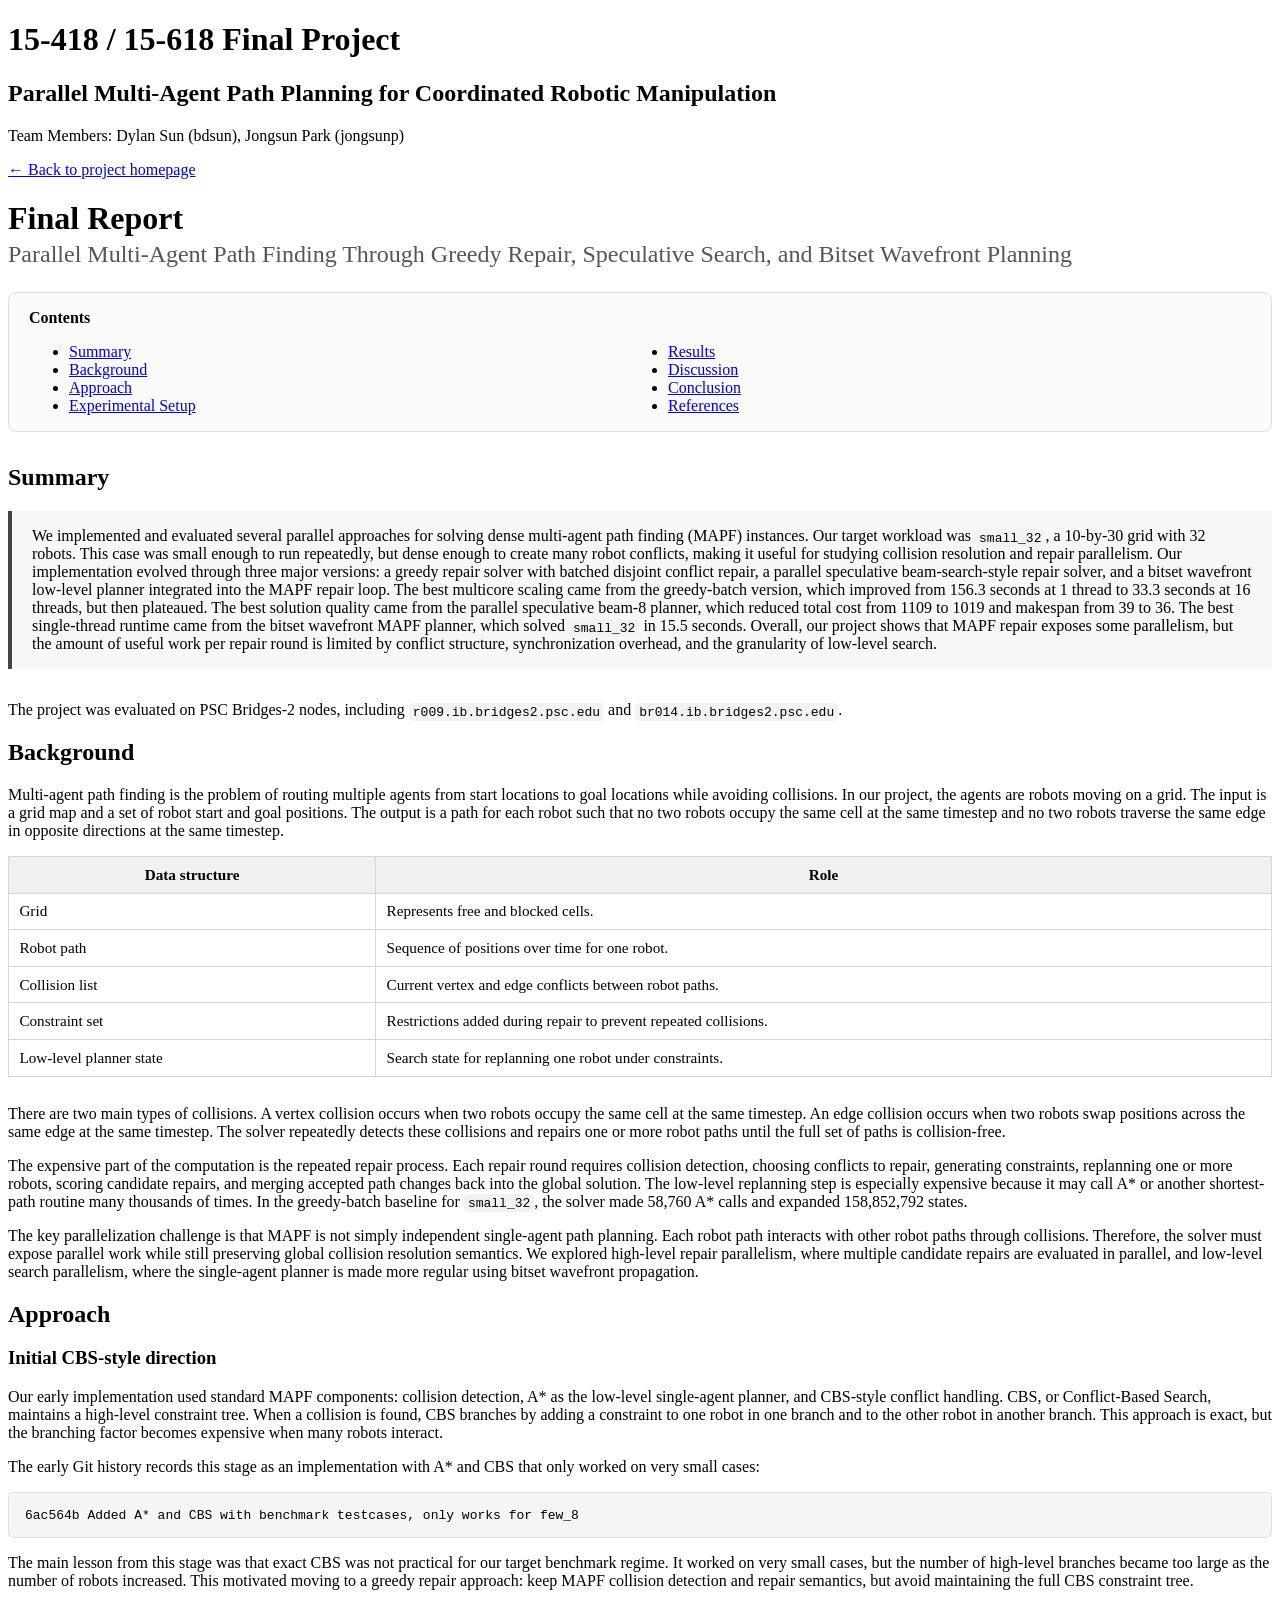
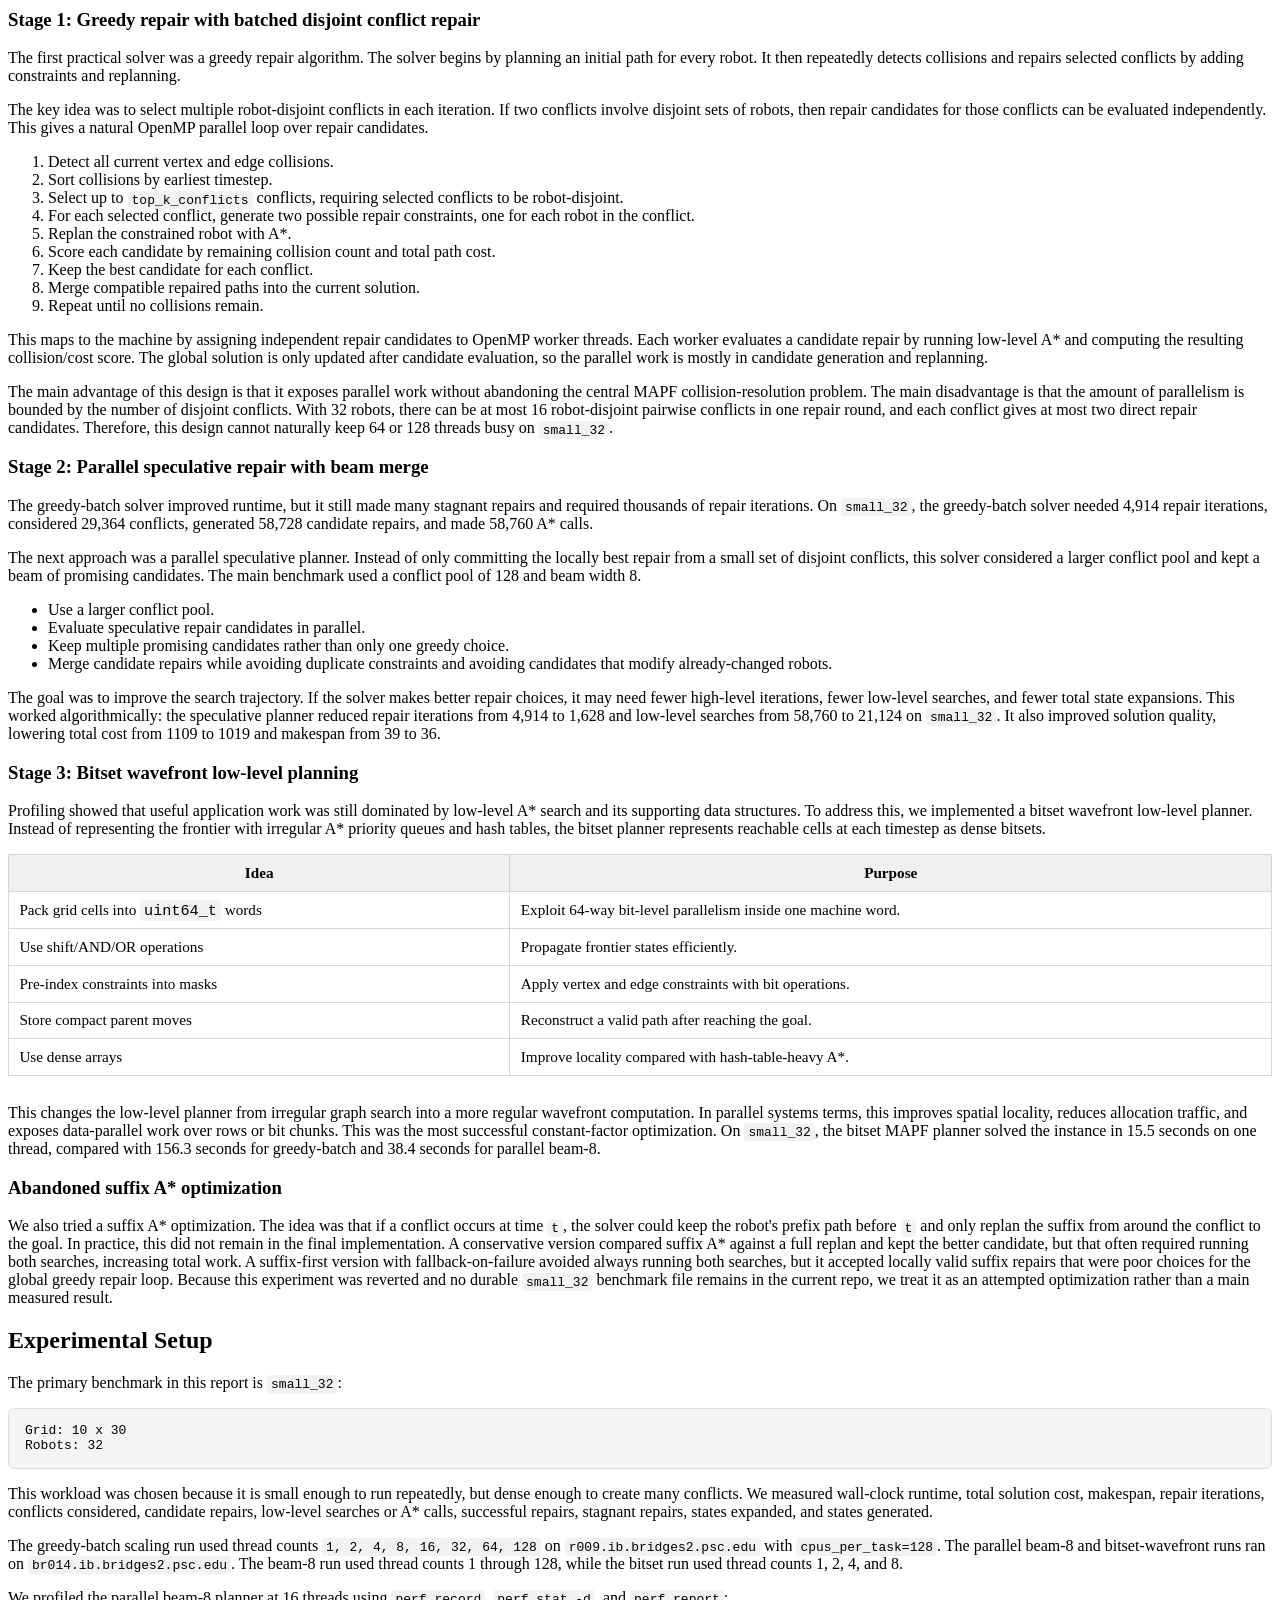
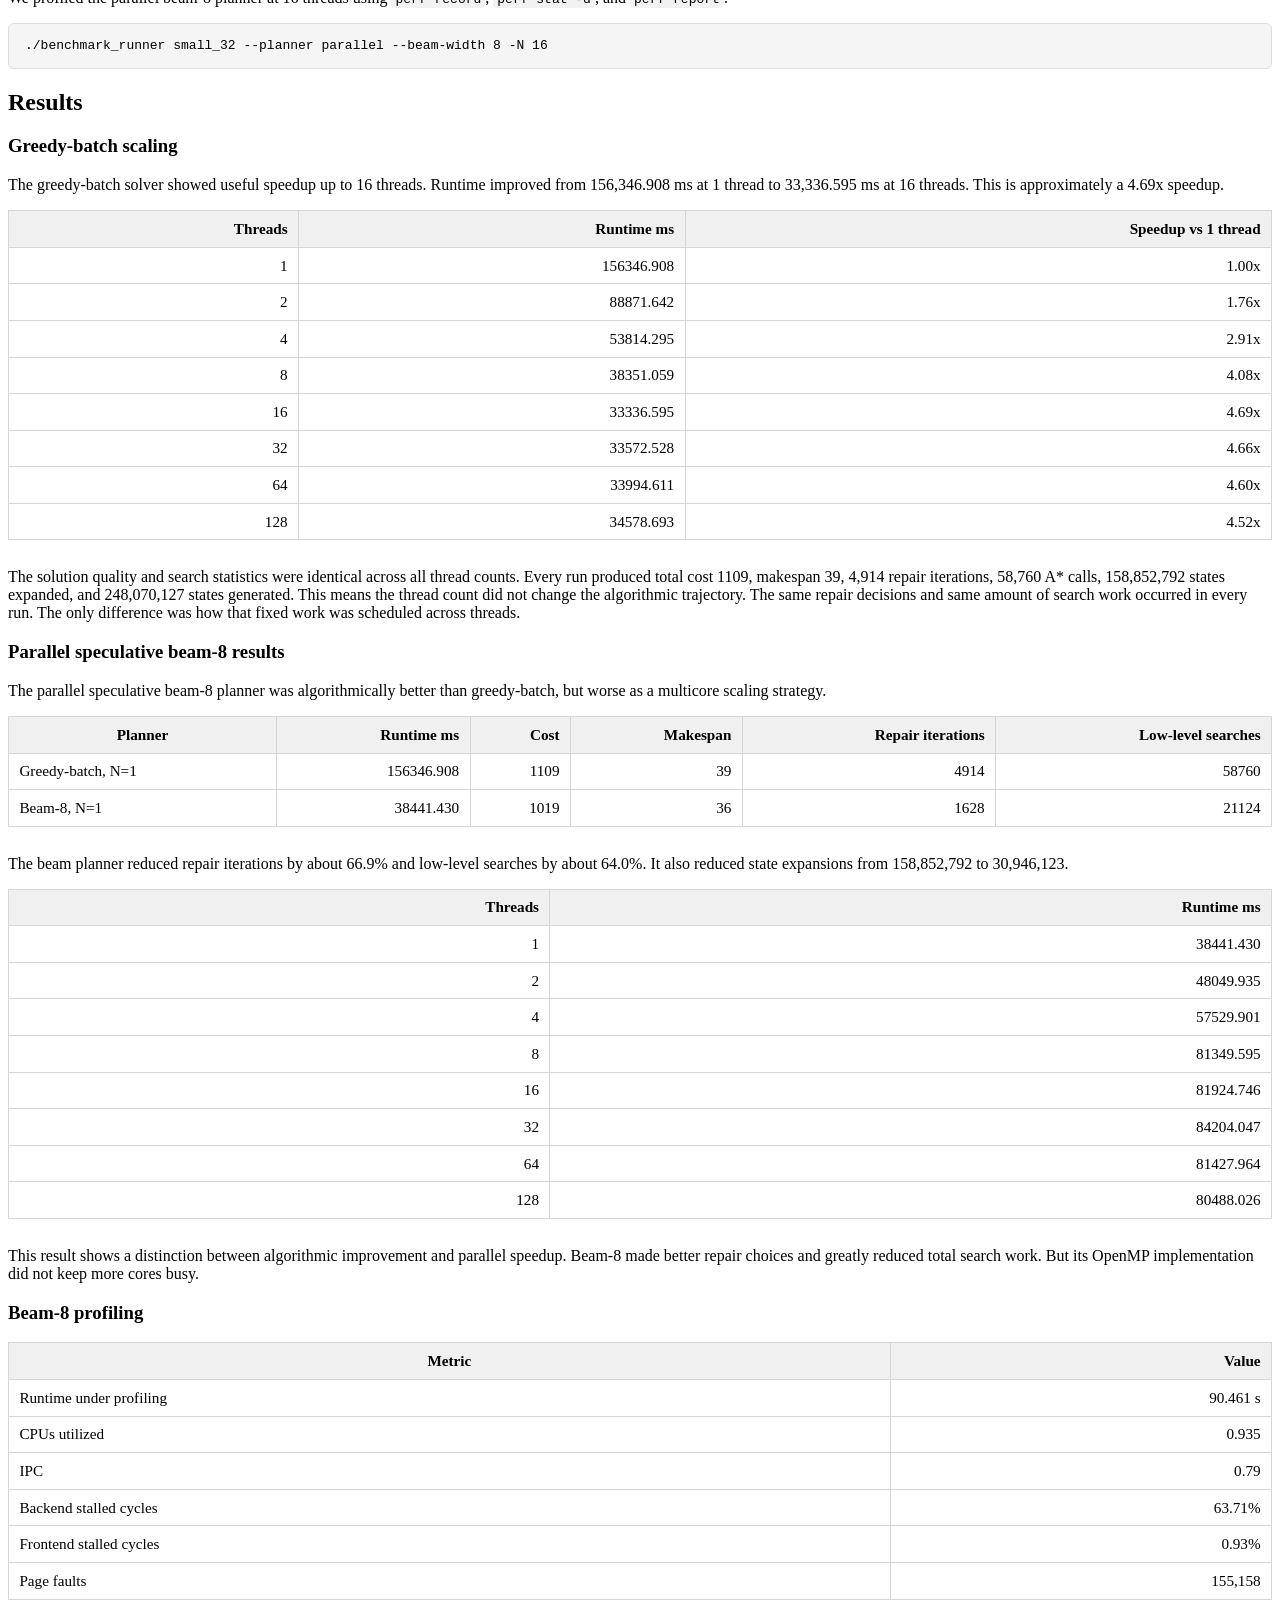
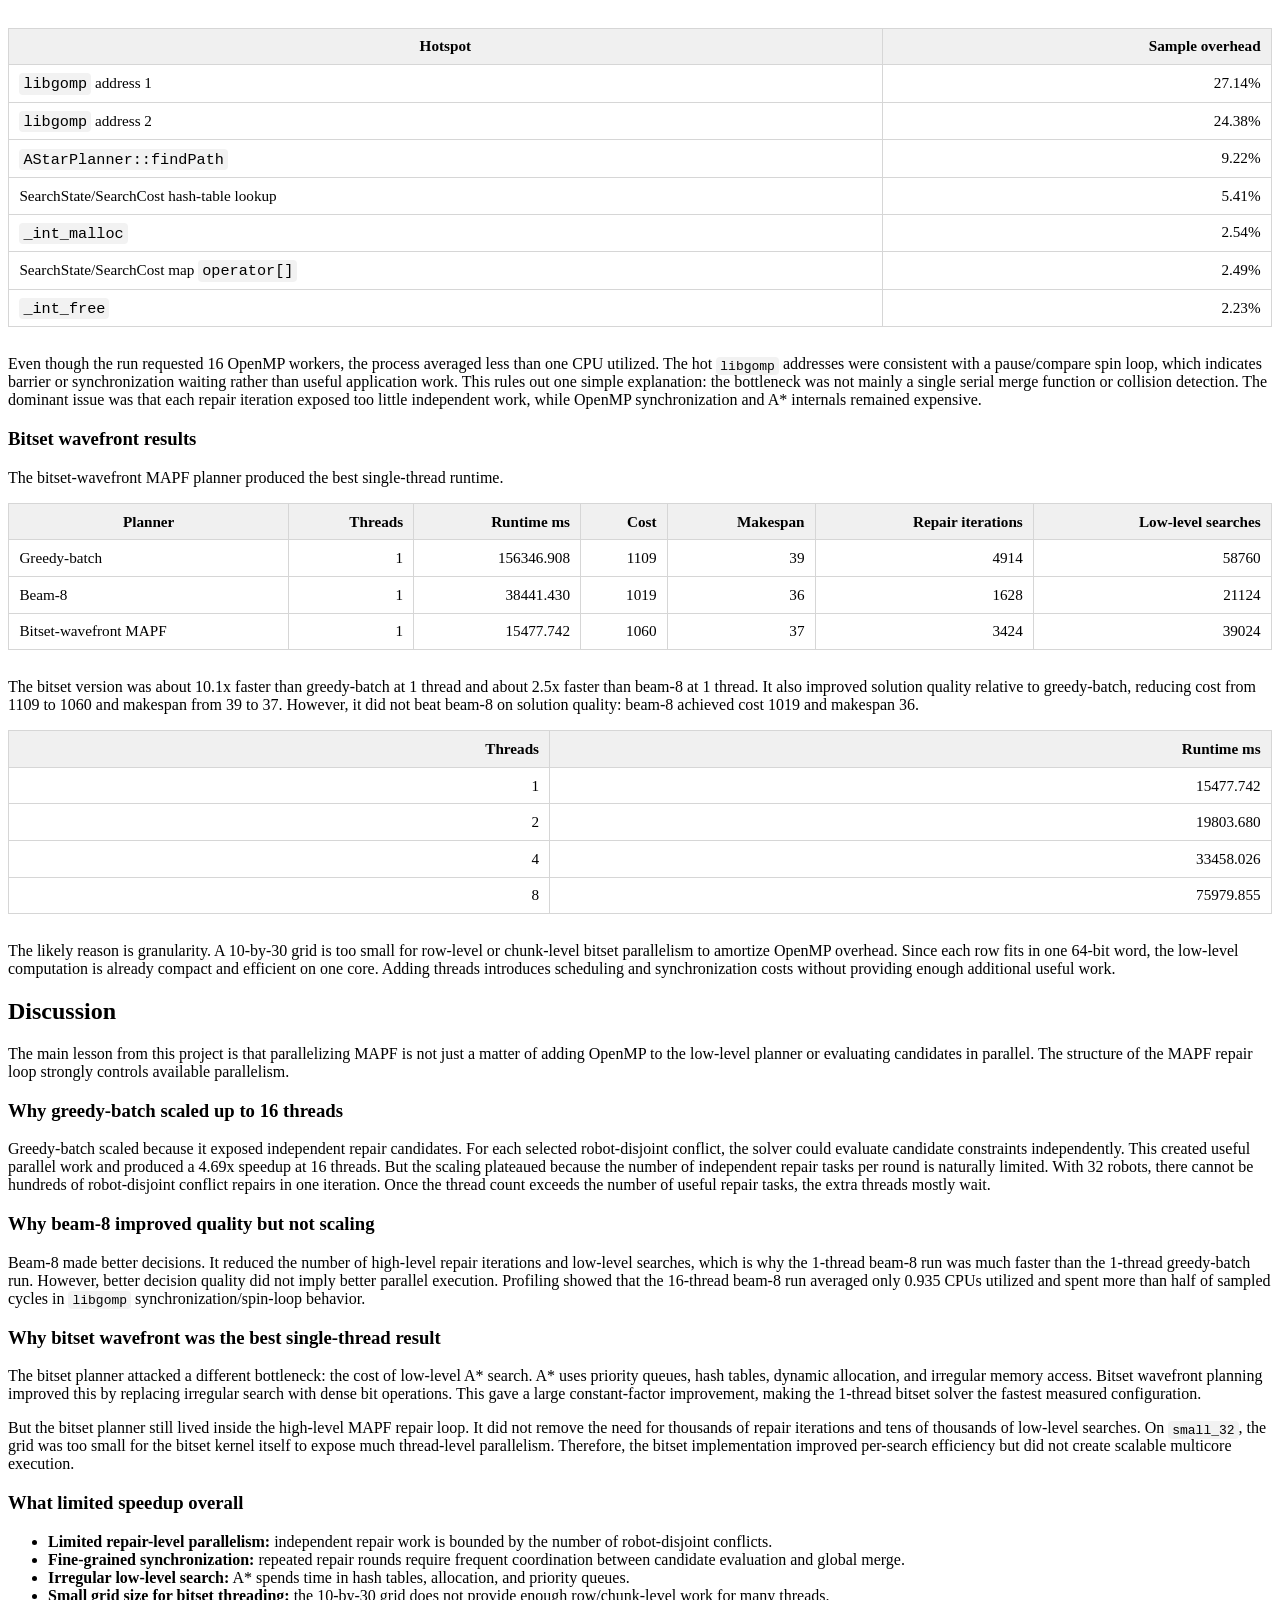
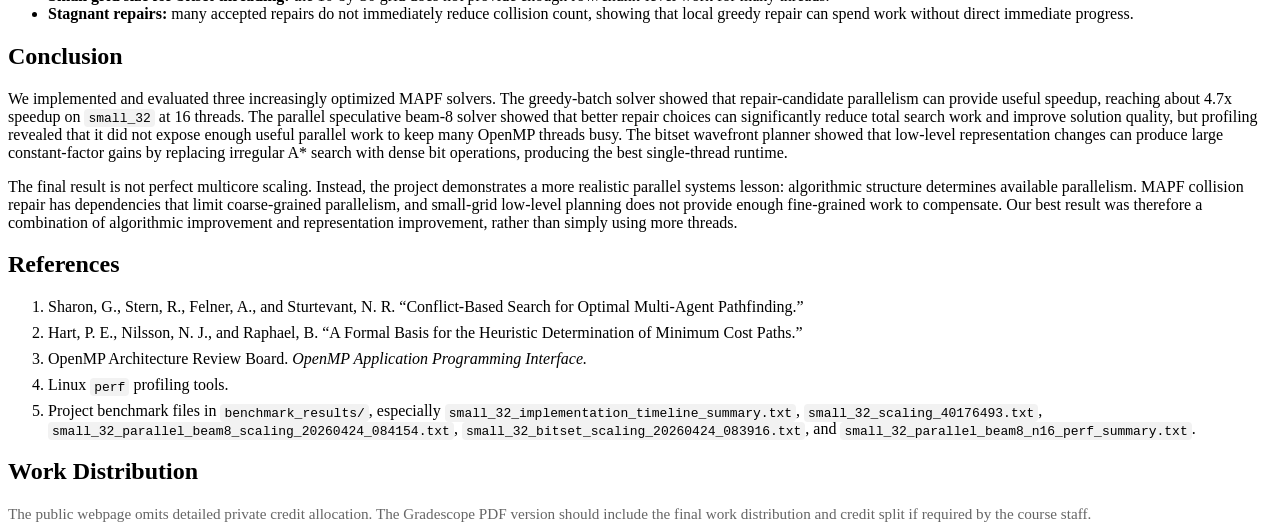
==== final_report.html @ 2b8e22e6 "Add final report page" ====
<!DOCTYPE html>
<html lang="en">
<head>
  <meta charset="UTF-8" />
  <meta name="viewport" content="width=device-width, initial-scale=1.0" />
  <title>Final Report | Parallel Multi-Agent Path Planning</title>
  <link rel="stylesheet" href="style.css" />
  <style>
    .report-title {
      margin-bottom: 0.25rem;
    }

    .report-subtitle {
      margin-top: 0;
      color: #555;
      font-weight: 500;
    }

    .report-nav {
      margin: 1.5rem 0 2rem;
      padding: 1rem 1.25rem;
      border: 1px solid #ddd;
      border-radius: 8px;
      background: #fafafa;
    }

    .report-nav ul {
      margin-bottom: 0;
      columns: 2;
    }

    .abstract-box {
      padding: 1rem 1.25rem;
      margin: 1.25rem 0 2rem;
      border-left: 4px solid #444;
      background: #f7f7f7;
    }

    table {
      width: 100%;
      border-collapse: collapse;
      margin: 1rem 0 1.75rem;
      font-size: 0.95rem;
    }

    th, td {
      border: 1px solid #d6d6d6;
      padding: 0.55rem 0.65rem;
      vertical-align: top;
    }

    th {
      background: #f0f0f0;
      font-weight: 700;
    }

    td.num, th.num {
      text-align: right;
      font-variant-numeric: tabular-nums;
    }

    pre {
      padding: 0.9rem 1rem;
      overflow-x: auto;
      background: #f5f5f5;
      border: 1px solid #ddd;
      border-radius: 6px;
    }

    code {
      background: #f2f2f2;
      padding: 0.1rem 0.25rem;
      border-radius: 4px;
    }

    pre code {
      padding: 0;
      background: transparent;
    }

    .note {
      color: #666;
      font-size: 0.95rem;
    }

    .references li {
      margin-bottom: 0.5rem;
    }

    @media print {
      header.hero, .report-nav, .back-link {
        display: none;
      }

      body {
        background: white;
      }

      main.container {
        max-width: none;
        margin: 0;
        padding: 0;
      }

      h2, h3 {
        break-after: avoid;
      }

      table, pre {
        break-inside: avoid;
      }

      a {
        color: inherit;
        text-decoration: none;
      }
    }
  </style>
</head>
<body>
  <header class="hero">
    <div class="container">
      <h1>15-418 / 15-618 Final Project</h1>
      <h2>Parallel Multi-Agent Path Planning for Coordinated Robotic Manipulation</h2>
      <p class="subtitle">
        Team Members: Dylan Sun (bdsun), Jongsun Park (jongsunp)
      </p>
    </div>
  </header>

  <main class="container">
    <p class="back-link"><a href="index.html">&larr; Back to project homepage</a></p>

    <h1 class="report-title">Final Report</h1>
    <h2 class="report-subtitle">Parallel Multi-Agent Path Finding Through Greedy Repair, Speculative Search, and Bitset Wavefront Planning</h2>

    <nav class="report-nav">
      <strong>Contents</strong>
      <ul>
        <li><a href="#summary">Summary</a></li>
        <li><a href="#background">Background</a></li>
        <li><a href="#approach">Approach</a></li>
        <li><a href="#experimental-setup">Experimental Setup</a></li>
        <li><a href="#results">Results</a></li>
        <li><a href="#discussion">Discussion</a></li>
        <li><a href="#conclusion">Conclusion</a></li>
        <li><a href="#references">References</a></li>
      </ul>
    </nav>

    <section id="summary">
      <h2>Summary</h2>
      <p class="abstract-box">
        We implemented and evaluated several parallel approaches for solving dense multi-agent path finding (MAPF) instances. Our target workload was <code>small_32</code>, a 10-by-30 grid with 32 robots. This case was small enough to run repeatedly, but dense enough to create many robot conflicts, making it useful for studying collision resolution and repair parallelism. Our implementation evolved through three major versions: a greedy repair solver with batched disjoint conflict repair, a parallel speculative beam-search-style repair solver, and a bitset wavefront low-level planner integrated into the MAPF repair loop. The best multicore scaling came from the greedy-batch version, which improved from 156.3 seconds at 1 thread to 33.3 seconds at 16 threads, but then plateaued. The best solution quality came from the parallel speculative beam-8 planner, which reduced total cost from 1109 to 1019 and makespan from 39 to 36. The best single-thread runtime came from the bitset wavefront MAPF planner, which solved <code>small_32</code> in 15.5 seconds. Overall, our project shows that MAPF repair exposes some parallelism, but the amount of useful work per repair round is limited by conflict structure, synchronization overhead, and the granularity of low-level search.
      </p>
      <p>
        The project was evaluated on PSC Bridges-2 nodes, including <code>r009.ib.bridges2.psc.edu</code> and <code>br014.ib.bridges2.psc.edu</code>.
      </p>
    </section>

    <section id="background">
      <h2>Background</h2>
      <p>
        Multi-agent path finding is the problem of routing multiple agents from start locations to goal locations while avoiding collisions. In our project, the agents are robots moving on a grid. The input is a grid map and a set of robot start and goal positions. The output is a path for each robot such that no two robots occupy the same cell at the same timestep and no two robots traverse the same edge in opposite directions at the same timestep.
      </p>

      <table>
        <thead>
          <tr>
            <th>Data structure</th>
            <th>Role</th>
          </tr>
        </thead>
        <tbody>
          <tr><td>Grid</td><td>Represents free and blocked cells.</td></tr>
          <tr><td>Robot path</td><td>Sequence of positions over time for one robot.</td></tr>
          <tr><td>Collision list</td><td>Current vertex and edge conflicts between robot paths.</td></tr>
          <tr><td>Constraint set</td><td>Restrictions added during repair to prevent repeated collisions.</td></tr>
          <tr><td>Low-level planner state</td><td>Search state for replanning one robot under constraints.</td></tr>
        </tbody>
      </table>

      <p>
        There are two main types of collisions. A vertex collision occurs when two robots occupy the same cell at the same timestep. An edge collision occurs when two robots swap positions across the same edge at the same timestep. The solver repeatedly detects these collisions and repairs one or more robot paths until the full set of paths is collision-free.
      </p>
      <p>
        The expensive part of the computation is the repeated repair process. Each repair round requires collision detection, choosing conflicts to repair, generating constraints, replanning one or more robots, scoring candidate repairs, and merging accepted path changes back into the global solution. The low-level replanning step is especially expensive because it may call A* or another shortest-path routine many thousands of times. In the greedy-batch baseline for <code>small_32</code>, the solver made 58,760 A* calls and expanded 158,852,792 states.
      </p>
      <p>
        The key parallelization challenge is that MAPF is not simply independent single-agent path planning. Each robot path interacts with other robot paths through collisions. Therefore, the solver must expose parallel work while still preserving global collision resolution semantics. We explored high-level repair parallelism, where multiple candidate repairs are evaluated in parallel, and low-level search parallelism, where the single-agent planner is made more regular using bitset wavefront propagation.
      </p>
    </section>

    <section id="approach">
      <h2>Approach</h2>

      <h3>Initial CBS-style direction</h3>
      <p>
        Our early implementation used standard MAPF components: collision detection, A* as the low-level single-agent planner, and CBS-style conflict handling. CBS, or Conflict-Based Search, maintains a high-level constraint tree. When a collision is found, CBS branches by adding a constraint to one robot in one branch and to the other robot in another branch. This approach is exact, but the branching factor becomes expensive when many robots interact.
      </p>
      <p>The early Git history records this stage as an implementation with A* and CBS that only worked on very small cases:</p>
      <pre><code>6ac564b Added A* and CBS with benchmark testcases, only works for few_8</code></pre>
      <p>
        The main lesson from this stage was that exact CBS was not practical for our target benchmark regime. It worked on very small cases, but the number of high-level branches became too large as the number of robots increased. This motivated moving to a greedy repair approach: keep MAPF collision detection and repair semantics, but avoid maintaining the full CBS constraint tree.
      </p>

      <h3>Stage 1: Greedy repair with batched disjoint conflict repair</h3>
      <p>
        The first practical solver was a greedy repair algorithm. The solver begins by planning an initial path for every robot. It then repeatedly detects collisions and repairs selected conflicts by adding constraints and replanning.
      </p>
      <p>
        The key idea was to select multiple robot-disjoint conflicts in each iteration. If two conflicts involve disjoint sets of robots, then repair candidates for those conflicts can be evaluated independently. This gives a natural OpenMP parallel loop over repair candidates.
      </p>
      <ol>
        <li>Detect all current vertex and edge collisions.</li>
        <li>Sort collisions by earliest timestep.</li>
        <li>Select up to <code>top_k_conflicts</code> conflicts, requiring selected conflicts to be robot-disjoint.</li>
        <li>For each selected conflict, generate two possible repair constraints, one for each robot in the conflict.</li>
        <li>Replan the constrained robot with A*.</li>
        <li>Score each candidate by remaining collision count and total path cost.</li>
        <li>Keep the best candidate for each conflict.</li>
        <li>Merge compatible repaired paths into the current solution.</li>
        <li>Repeat until no collisions remain.</li>
      </ol>
      <p>
        This maps to the machine by assigning independent repair candidates to OpenMP worker threads. Each worker evaluates a candidate repair by running low-level A* and computing the resulting collision/cost score. The global solution is only updated after candidate evaluation, so the parallel work is mostly in candidate generation and replanning.
      </p>
      <p>
        The main advantage of this design is that it exposes parallel work without abandoning the central MAPF collision-resolution problem. The main disadvantage is that the amount of parallelism is bounded by the number of disjoint conflicts. With 32 robots, there can be at most 16 robot-disjoint pairwise conflicts in one repair round, and each conflict gives at most two direct repair candidates. Therefore, this design cannot naturally keep 64 or 128 threads busy on <code>small_32</code>.
      </p>

      <h3>Stage 2: Parallel speculative repair with beam merge</h3>
      <p>
        The greedy-batch solver improved runtime, but it still made many stagnant repairs and required thousands of repair iterations. On <code>small_32</code>, the greedy-batch solver needed 4,914 repair iterations, considered 29,364 conflicts, generated 58,728 candidate repairs, and made 58,760 A* calls.
      </p>
      <p>
        The next approach was a parallel speculative planner. Instead of only committing the locally best repair from a small set of disjoint conflicts, this solver considered a larger conflict pool and kept a beam of promising candidates. The main benchmark used a conflict pool of 128 and beam width 8.
      </p>
      <ul>
        <li>Use a larger conflict pool.</li>
        <li>Evaluate speculative repair candidates in parallel.</li>
        <li>Keep multiple promising candidates rather than only one greedy choice.</li>
        <li>Merge candidate repairs while avoiding duplicate constraints and avoiding candidates that modify already-changed robots.</li>
      </ul>
      <p>
        The goal was to improve the search trajectory. If the solver makes better repair choices, it may need fewer high-level iterations, fewer low-level searches, and fewer total state expansions. This worked algorithmically: the speculative planner reduced repair iterations from 4,914 to 1,628 and low-level searches from 58,760 to 21,124 on <code>small_32</code>. It also improved solution quality, lowering total cost from 1109 to 1019 and makespan from 39 to 36.
      </p>

      <h3>Stage 3: Bitset wavefront low-level planning</h3>
      <p>
        Profiling showed that useful application work was still dominated by low-level A* search and its supporting data structures. To address this, we implemented a bitset wavefront low-level planner. Instead of representing the frontier with irregular A* priority queues and hash tables, the bitset planner represents reachable cells at each timestep as dense bitsets.
      </p>
      <table>
        <thead>
          <tr><th>Idea</th><th>Purpose</th></tr>
        </thead>
        <tbody>
          <tr><td>Pack grid cells into <code>uint64_t</code> words</td><td>Exploit 64-way bit-level parallelism inside one machine word.</td></tr>
          <tr><td>Use shift/AND/OR operations</td><td>Propagate frontier states efficiently.</td></tr>
          <tr><td>Pre-index constraints into masks</td><td>Apply vertex and edge constraints with bit operations.</td></tr>
          <tr><td>Store compact parent moves</td><td>Reconstruct a valid path after reaching the goal.</td></tr>
          <tr><td>Use dense arrays</td><td>Improve locality compared with hash-table-heavy A*.</td></tr>
        </tbody>
      </table>
      <p>
        This changes the low-level planner from irregular graph search into a more regular wavefront computation. In parallel systems terms, this improves spatial locality, reduces allocation traffic, and exposes data-parallel work over rows or bit chunks. This was the most successful constant-factor optimization. On <code>small_32</code>, the bitset MAPF planner solved the instance in 15.5 seconds on one thread, compared with 156.3 seconds for greedy-batch and 38.4 seconds for parallel beam-8.
      </p>

      <h3>Abandoned suffix A* optimization</h3>
      <p>
        We also tried a suffix A* optimization. The idea was that if a conflict occurs at time <code>t</code>, the solver could keep the robot's prefix path before <code>t</code> and only replan the suffix from around the conflict to the goal. In practice, this did not remain in the final implementation. A conservative version compared suffix A* against a full replan and kept the better candidate, but that often required running both searches, increasing total work. A suffix-first version with fallback-on-failure avoided always running both searches, but it accepted locally valid suffix repairs that were poor choices for the global greedy repair loop. Because this experiment was reverted and no durable <code>small_32</code> benchmark file remains in the current repo, we treat it as an attempted optimization rather than a main measured result.
      </p>
    </section>

    <section id="experimental-setup">
      <h2>Experimental Setup</h2>
      <p>The primary benchmark in this report is <code>small_32</code>:</p>
      <pre><code>Grid: 10 x 30
Robots: 32</code></pre>
      <p>
        This workload was chosen because it is small enough to run repeatedly, but dense enough to create many conflicts. We measured wall-clock runtime, total solution cost, makespan, repair iterations, conflicts considered, candidate repairs, low-level searches or A* calls, successful repairs, stagnant repairs, states expanded, and states generated.
      </p>
      <p>
        The greedy-batch scaling run used thread counts <code>1, 2, 4, 8, 16, 32, 64, 128</code> on <code>r009.ib.bridges2.psc.edu</code> with <code>cpus_per_task=128</code>. The parallel beam-8 and bitset-wavefront runs ran on <code>br014.ib.bridges2.psc.edu</code>. The beam-8 run used thread counts 1 through 128, while the bitset run used thread counts 1, 2, 4, and 8.
      </p>
      <p>We profiled the parallel beam-8 planner at 16 threads using <code>perf record</code>, <code>perf stat -d</code>, and <code>perf report</code>:</p>
      <pre><code>./benchmark_runner small_32 --planner parallel --beam-width 8 -N 16</code></pre>
    </section>

    <section id="results">
      <h2>Results</h2>

      <h3>Greedy-batch scaling</h3>
      <p>
        The greedy-batch solver showed useful speedup up to 16 threads. Runtime improved from 156,346.908 ms at 1 thread to 33,336.595 ms at 16 threads. This is approximately a 4.69x speedup.
      </p>
      <table>
        <thead>
          <tr><th class="num">Threads</th><th class="num">Runtime ms</th><th class="num">Speedup vs 1 thread</th></tr>
        </thead>
        <tbody>
          <tr><td class="num">1</td><td class="num">156346.908</td><td class="num">1.00x</td></tr>
          <tr><td class="num">2</td><td class="num">88871.642</td><td class="num">1.76x</td></tr>
          <tr><td class="num">4</td><td class="num">53814.295</td><td class="num">2.91x</td></tr>
          <tr><td class="num">8</td><td class="num">38351.059</td><td class="num">4.08x</td></tr>
          <tr><td class="num">16</td><td class="num">33336.595</td><td class="num">4.69x</td></tr>
          <tr><td class="num">32</td><td class="num">33572.528</td><td class="num">4.66x</td></tr>
          <tr><td class="num">64</td><td class="num">33994.611</td><td class="num">4.60x</td></tr>
          <tr><td class="num">128</td><td class="num">34578.693</td><td class="num">4.52x</td></tr>
        </tbody>
      </table>
      <p>
        The solution quality and search statistics were identical across all thread counts. Every run produced total cost 1109, makespan 39, 4,914 repair iterations, 58,760 A* calls, 158,852,792 states expanded, and 248,070,127 states generated. This means the thread count did not change the algorithmic trajectory. The same repair decisions and same amount of search work occurred in every run. The only difference was how that fixed work was scheduled across threads.
      </p>

      <h3>Parallel speculative beam-8 results</h3>
      <p>
        The parallel speculative beam-8 planner was algorithmically better than greedy-batch, but worse as a multicore scaling strategy.
      </p>
      <table>
        <thead>
          <tr><th>Planner</th><th class="num">Runtime ms</th><th class="num">Cost</th><th class="num">Makespan</th><th class="num">Repair iterations</th><th class="num">Low-level searches</th></tr>
        </thead>
        <tbody>
          <tr><td>Greedy-batch, N=1</td><td class="num">156346.908</td><td class="num">1109</td><td class="num">39</td><td class="num">4914</td><td class="num">58760</td></tr>
          <tr><td>Beam-8, N=1</td><td class="num">38441.430</td><td class="num">1019</td><td class="num">36</td><td class="num">1628</td><td class="num">21124</td></tr>
        </tbody>
      </table>
      <p>
        The beam planner reduced repair iterations by about 66.9% and low-level searches by about 64.0%. It also reduced state expansions from 158,852,792 to 30,946,123.
      </p>
      <table>
        <thead>
          <tr><th class="num">Threads</th><th class="num">Runtime ms</th></tr>
        </thead>
        <tbody>
          <tr><td class="num">1</td><td class="num">38441.430</td></tr>
          <tr><td class="num">2</td><td class="num">48049.935</td></tr>
          <tr><td class="num">4</td><td class="num">57529.901</td></tr>
          <tr><td class="num">8</td><td class="num">81349.595</td></tr>
          <tr><td class="num">16</td><td class="num">81924.746</td></tr>
          <tr><td class="num">32</td><td class="num">84204.047</td></tr>
          <tr><td class="num">64</td><td class="num">81427.964</td></tr>
          <tr><td class="num">128</td><td class="num">80488.026</td></tr>
        </tbody>
      </table>
      <p>
        This result shows a distinction between algorithmic improvement and parallel speedup. Beam-8 made better repair choices and greatly reduced total search work. But its OpenMP implementation did not keep more cores busy.
      </p>

      <h3>Beam-8 profiling</h3>
      <table>
        <thead>
          <tr><th>Metric</th><th class="num">Value</th></tr>
        </thead>
        <tbody>
          <tr><td>Runtime under profiling</td><td class="num">90.461 s</td></tr>
          <tr><td>CPUs utilized</td><td class="num">0.935</td></tr>
          <tr><td>IPC</td><td class="num">0.79</td></tr>
          <tr><td>Backend stalled cycles</td><td class="num">63.71%</td></tr>
          <tr><td>Frontend stalled cycles</td><td class="num">0.93%</td></tr>
          <tr><td>Page faults</td><td class="num">155,158</td></tr>
        </tbody>
      </table>
      <table>
        <thead>
          <tr><th>Hotspot</th><th class="num">Sample overhead</th></tr>
        </thead>
        <tbody>
          <tr><td><code>libgomp</code> address 1</td><td class="num">27.14%</td></tr>
          <tr><td><code>libgomp</code> address 2</td><td class="num">24.38%</td></tr>
          <tr><td><code>AStarPlanner::findPath</code></td><td class="num">9.22%</td></tr>
          <tr><td>SearchState/SearchCost hash-table lookup</td><td class="num">5.41%</td></tr>
          <tr><td><code>_int_malloc</code></td><td class="num">2.54%</td></tr>
          <tr><td>SearchState/SearchCost map <code>operator[]</code></td><td class="num">2.49%</td></tr>
          <tr><td><code>_int_free</code></td><td class="num">2.23%</td></tr>
        </tbody>
      </table>
      <p>
        Even though the run requested 16 OpenMP workers, the process averaged less than one CPU utilized. The hot <code>libgomp</code> addresses were consistent with a pause/compare spin loop, which indicates barrier or synchronization waiting rather than useful application work. This rules out one simple explanation: the bottleneck was not mainly a single serial merge function or collision detection. The dominant issue was that each repair iteration exposed too little independent work, while OpenMP synchronization and A* internals remained expensive.
      </p>

      <h3>Bitset wavefront results</h3>
      <p>The bitset-wavefront MAPF planner produced the best single-thread runtime.</p>
      <table>
        <thead>
          <tr><th>Planner</th><th class="num">Threads</th><th class="num">Runtime ms</th><th class="num">Cost</th><th class="num">Makespan</th><th class="num">Repair iterations</th><th class="num">Low-level searches</th></tr>
        </thead>
        <tbody>
          <tr><td>Greedy-batch</td><td class="num">1</td><td class="num">156346.908</td><td class="num">1109</td><td class="num">39</td><td class="num">4914</td><td class="num">58760</td></tr>
          <tr><td>Beam-8</td><td class="num">1</td><td class="num">38441.430</td><td class="num">1019</td><td class="num">36</td><td class="num">1628</td><td class="num">21124</td></tr>
          <tr><td>Bitset-wavefront MAPF</td><td class="num">1</td><td class="num">15477.742</td><td class="num">1060</td><td class="num">37</td><td class="num">3424</td><td class="num">39024</td></tr>
        </tbody>
      </table>
      <p>
        The bitset version was about 10.1x faster than greedy-batch at 1 thread and about 2.5x faster than beam-8 at 1 thread. It also improved solution quality relative to greedy-batch, reducing cost from 1109 to 1060 and makespan from 39 to 37. However, it did not beat beam-8 on solution quality: beam-8 achieved cost 1019 and makespan 36.
      </p>
      <table>
        <thead>
          <tr><th class="num">Threads</th><th class="num">Runtime ms</th></tr>
        </thead>
        <tbody>
          <tr><td class="num">1</td><td class="num">15477.742</td></tr>
          <tr><td class="num">2</td><td class="num">19803.680</td></tr>
          <tr><td class="num">4</td><td class="num">33458.026</td></tr>
          <tr><td class="num">8</td><td class="num">75979.855</td></tr>
        </tbody>
      </table>
      <p>
        The likely reason is granularity. A 10-by-30 grid is too small for row-level or chunk-level bitset parallelism to amortize OpenMP overhead. Since each row fits in one 64-bit word, the low-level computation is already compact and efficient on one core. Adding threads introduces scheduling and synchronization costs without providing enough additional useful work.
      </p>
    </section>

    <section id="discussion">
      <h2>Discussion</h2>
      <p>
        The main lesson from this project is that parallelizing MAPF is not just a matter of adding OpenMP to the low-level planner or evaluating candidates in parallel. The structure of the MAPF repair loop strongly controls available parallelism.
      </p>
      <h3>Why greedy-batch scaled up to 16 threads</h3>
      <p>
        Greedy-batch scaled because it exposed independent repair candidates. For each selected robot-disjoint conflict, the solver could evaluate candidate constraints independently. This created useful parallel work and produced a 4.69x speedup at 16 threads. But the scaling plateaued because the number of independent repair tasks per round is naturally limited. With 32 robots, there cannot be hundreds of robot-disjoint conflict repairs in one iteration. Once the thread count exceeds the number of useful repair tasks, the extra threads mostly wait.
      </p>
      <h3>Why beam-8 improved quality but not scaling</h3>
      <p>
        Beam-8 made better decisions. It reduced the number of high-level repair iterations and low-level searches, which is why the 1-thread beam-8 run was much faster than the 1-thread greedy-batch run. However, better decision quality did not imply better parallel execution. Profiling showed that the 16-thread beam-8 run averaged only 0.935 CPUs utilized and spent more than half of sampled cycles in <code>libgomp</code> synchronization/spin-loop behavior.
      </p>
      <h3>Why bitset wavefront was the best single-thread result</h3>
      <p>
        The bitset planner attacked a different bottleneck: the cost of low-level A* search. A* uses priority queues, hash tables, dynamic allocation, and irregular memory access. Bitset wavefront planning improved this by replacing irregular search with dense bit operations. This gave a large constant-factor improvement, making the 1-thread bitset solver the fastest measured configuration.
      </p>
      <p>
        But the bitset planner still lived inside the high-level MAPF repair loop. It did not remove the need for thousands of repair iterations and tens of thousands of low-level searches. On <code>small_32</code>, the grid was too small for the bitset kernel itself to expose much thread-level parallelism. Therefore, the bitset implementation improved per-search efficiency but did not create scalable multicore execution.
      </p>
      <h3>What limited speedup overall</h3>
      <ul>
        <li><strong>Limited repair-level parallelism:</strong> independent repair work is bounded by the number of robot-disjoint conflicts.</li>
        <li><strong>Fine-grained synchronization:</strong> repeated repair rounds require frequent coordination between candidate evaluation and global merge.</li>
        <li><strong>Irregular low-level search:</strong> A* spends time in hash tables, allocation, and priority queues.</li>
        <li><strong>Small grid size for bitset threading:</strong> the 10-by-30 grid does not provide enough row/chunk-level work for many threads.</li>
        <li><strong>Stagnant repairs:</strong> many accepted repairs do not immediately reduce collision count, showing that local greedy repair can spend work without direct immediate progress.</li>
      </ul>
    </section>

    <section id="conclusion">
      <h2>Conclusion</h2>
      <p>
        We implemented and evaluated three increasingly optimized MAPF solvers. The greedy-batch solver showed that repair-candidate parallelism can provide useful speedup, reaching about 4.7x speedup on <code>small_32</code> at 16 threads. The parallel speculative beam-8 solver showed that better repair choices can significantly reduce total search work and improve solution quality, but profiling revealed that it did not expose enough useful parallel work to keep many OpenMP threads busy. The bitset wavefront planner showed that low-level representation changes can produce large constant-factor gains by replacing irregular A* search with dense bit operations, producing the best single-thread runtime.
      </p>
      <p>
        The final result is not perfect multicore scaling. Instead, the project demonstrates a more realistic parallel systems lesson: algorithmic structure determines available parallelism. MAPF collision repair has dependencies that limit coarse-grained parallelism, and small-grid low-level planning does not provide enough fine-grained work to compensate. Our best result was therefore a combination of algorithmic improvement and representation improvement, rather than simply using more threads.
      </p>
    </section>

    <section id="references">
      <h2>References</h2>
      <ol class="references">
        <li>Sharon, G., Stern, R., Felner, A., and Sturtevant, N. R. “Conflict-Based Search for Optimal Multi-Agent Pathfinding.”</li>
        <li>Hart, P. E., Nilsson, N. J., and Raphael, B. “A Formal Basis for the Heuristic Determination of Minimum Cost Paths.”</li>
        <li>OpenMP Architecture Review Board. <em>OpenMP Application Programming Interface.</em></li>
        <li>Linux <code>perf</code> profiling tools.</li>
        <li>Project benchmark files in <code>benchmark_results/</code>, especially <code>small_32_implementation_timeline_summary.txt</code>, <code>small_32_scaling_40176493.txt</code>, <code>small_32_parallel_beam8_scaling_20260424_084154.txt</code>, <code>small_32_bitset_scaling_20260424_083916.txt</code>, and <code>small_32_parallel_beam8_n16_perf_summary.txt</code>.</li>
      </ol>
    </section>

    <section id="work-distribution">
      <h2>Work Distribution</h2>
      <p class="note">
        The public webpage omits detailed private credit allocation. The Gradescope PDF version should include the final work distribution and credit split if required by the course staff.
      </p>
    </section>
  </main>
</body>
</html>
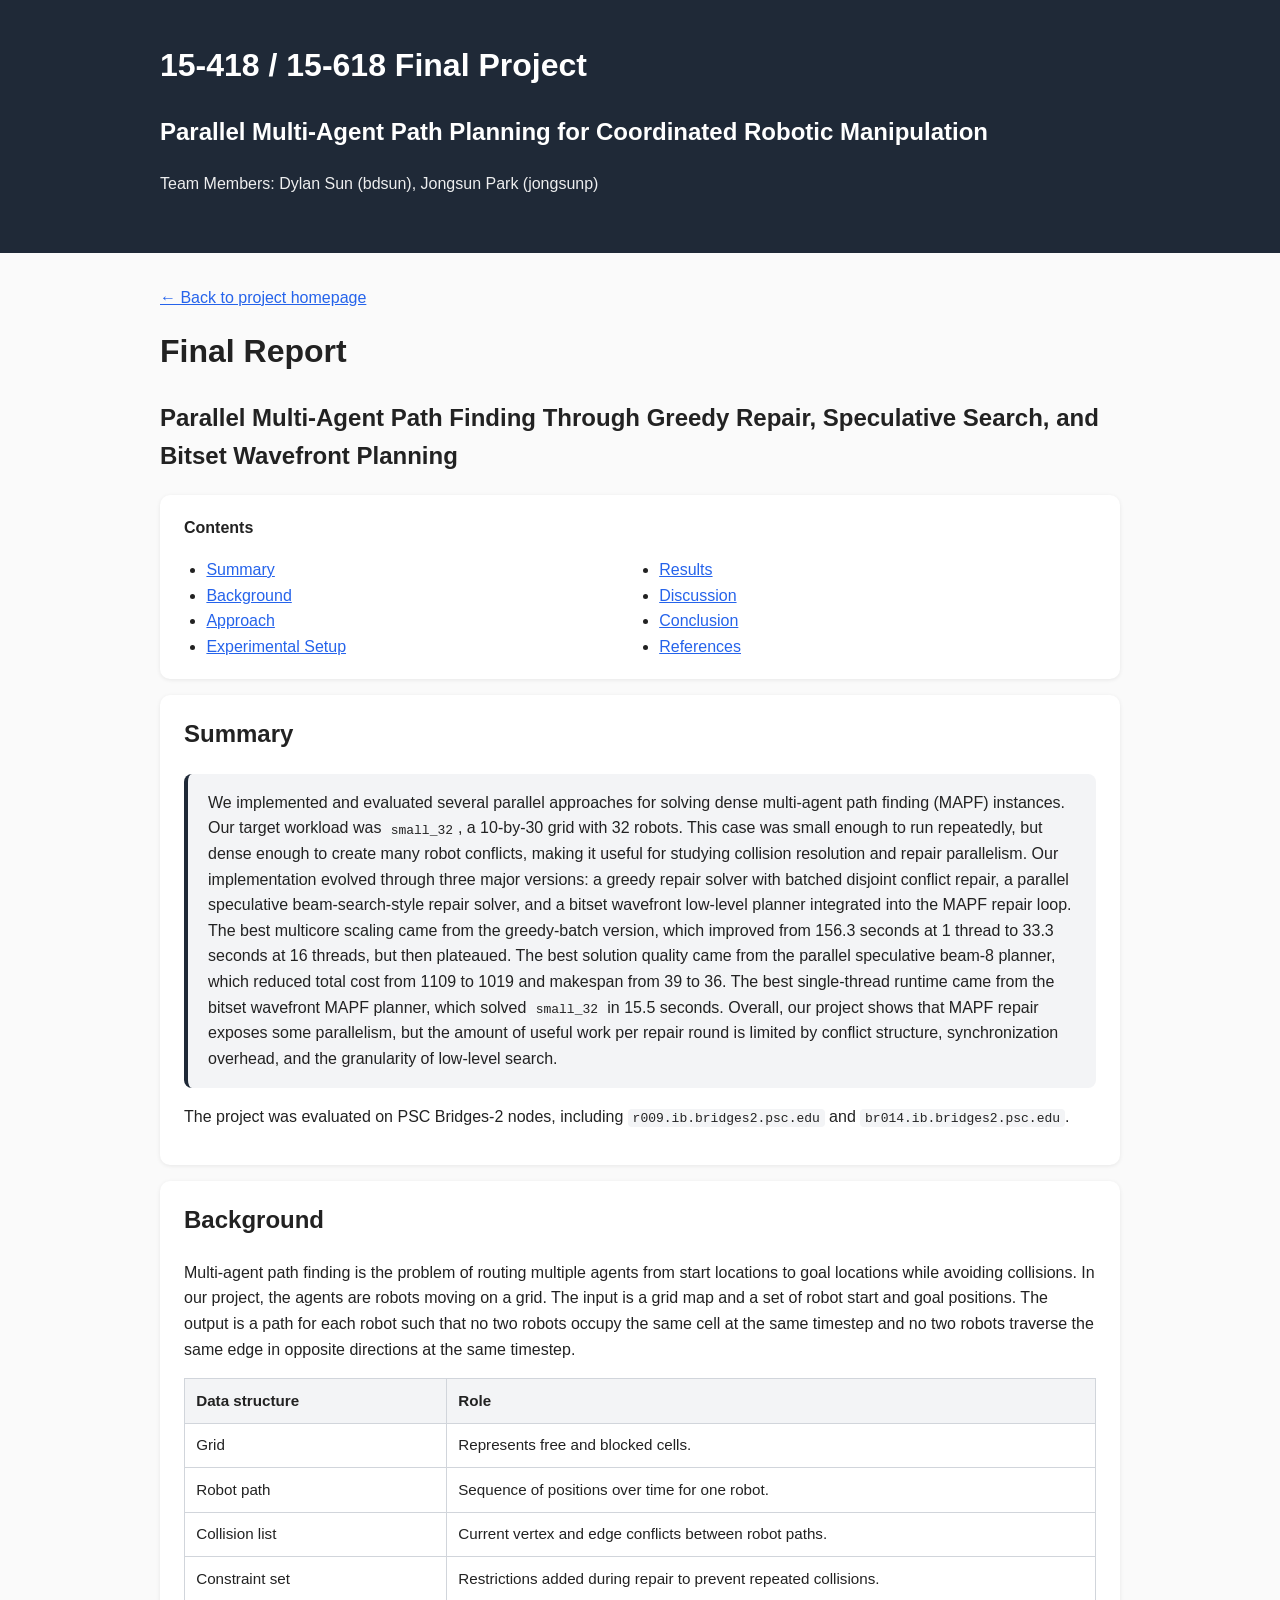
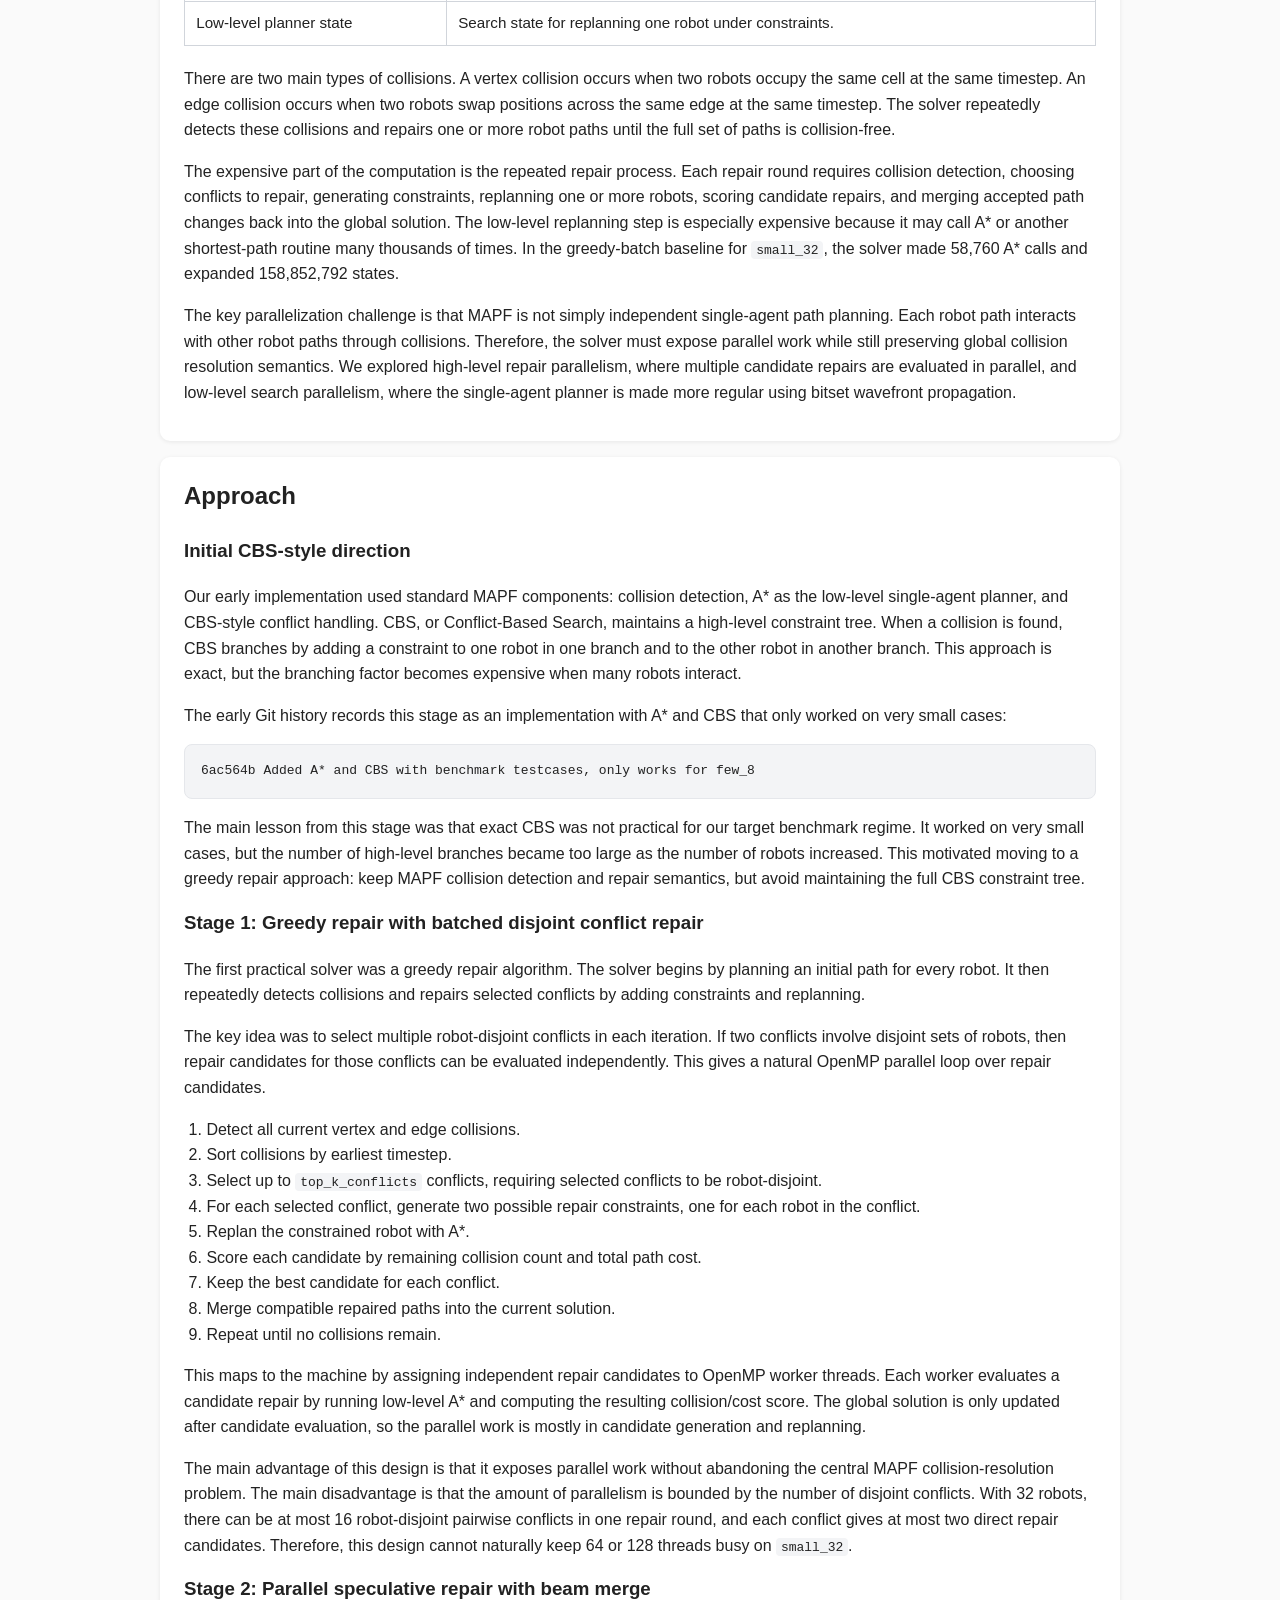
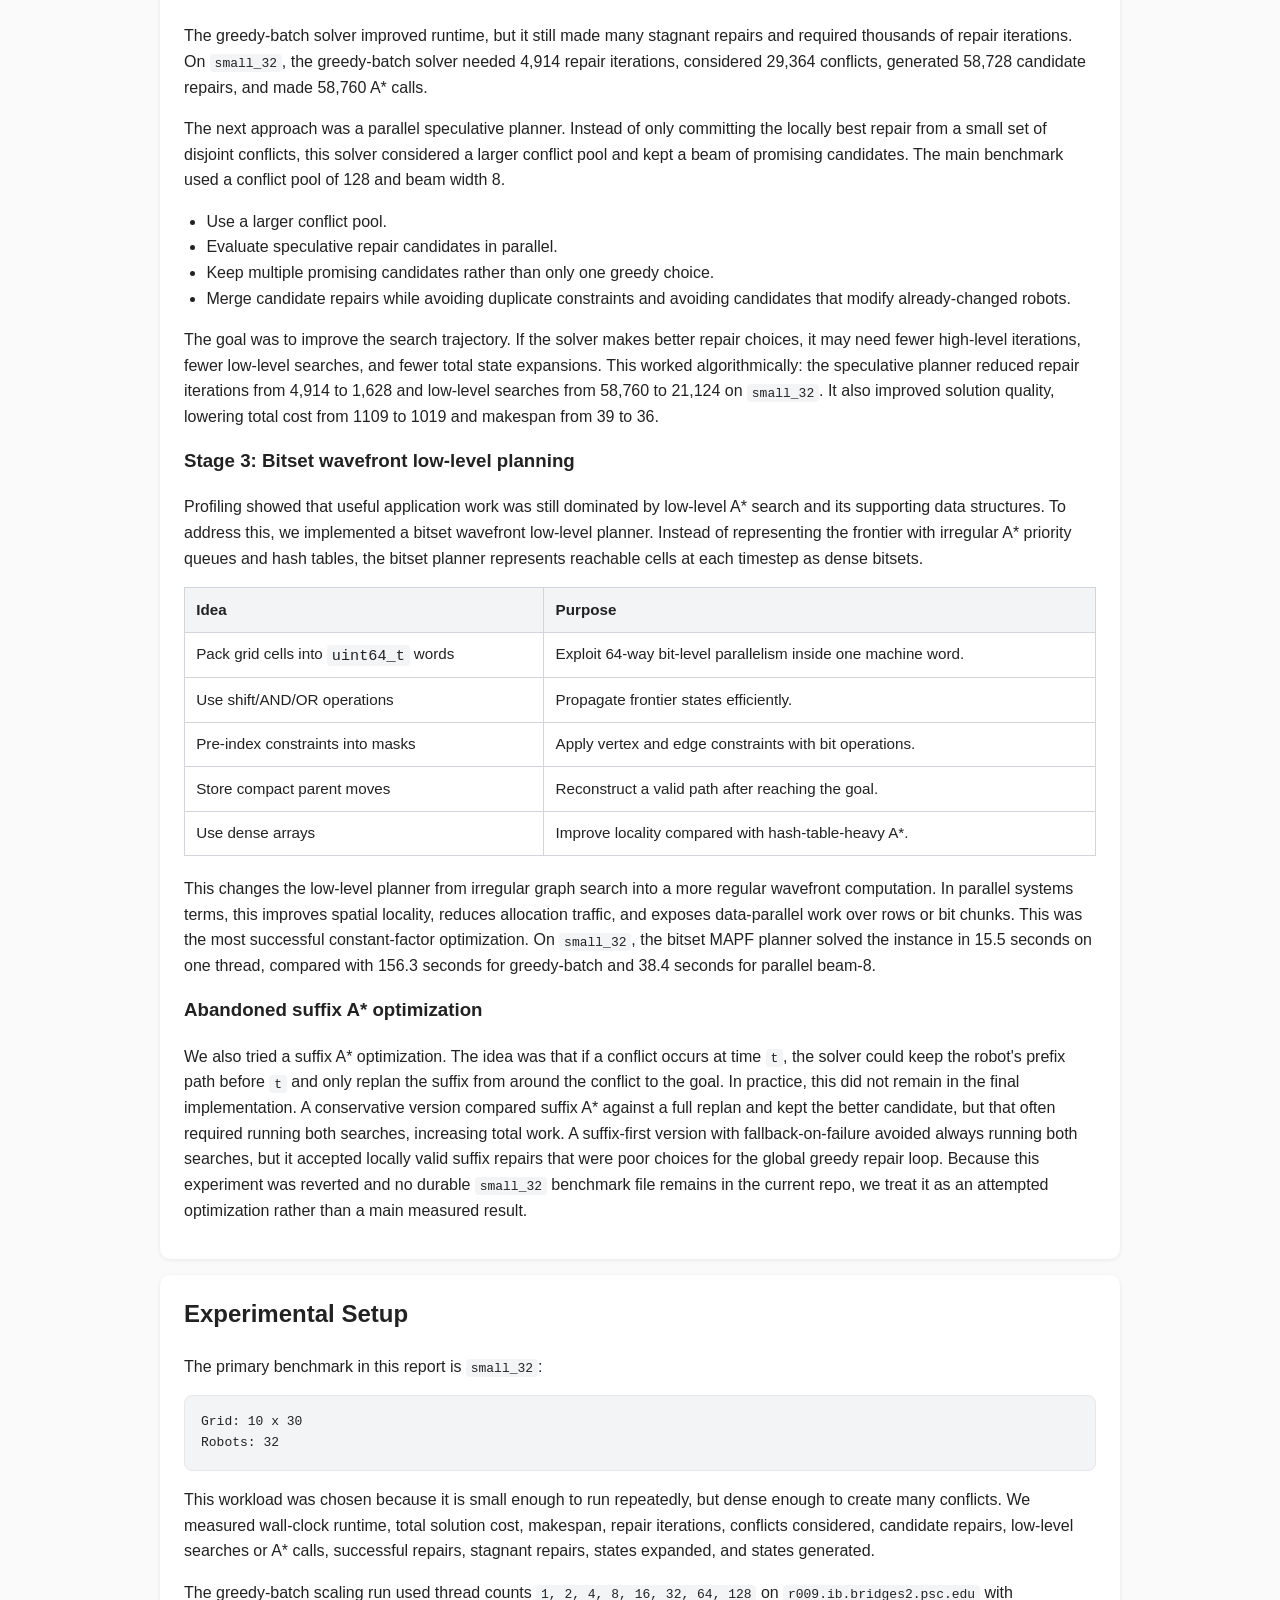
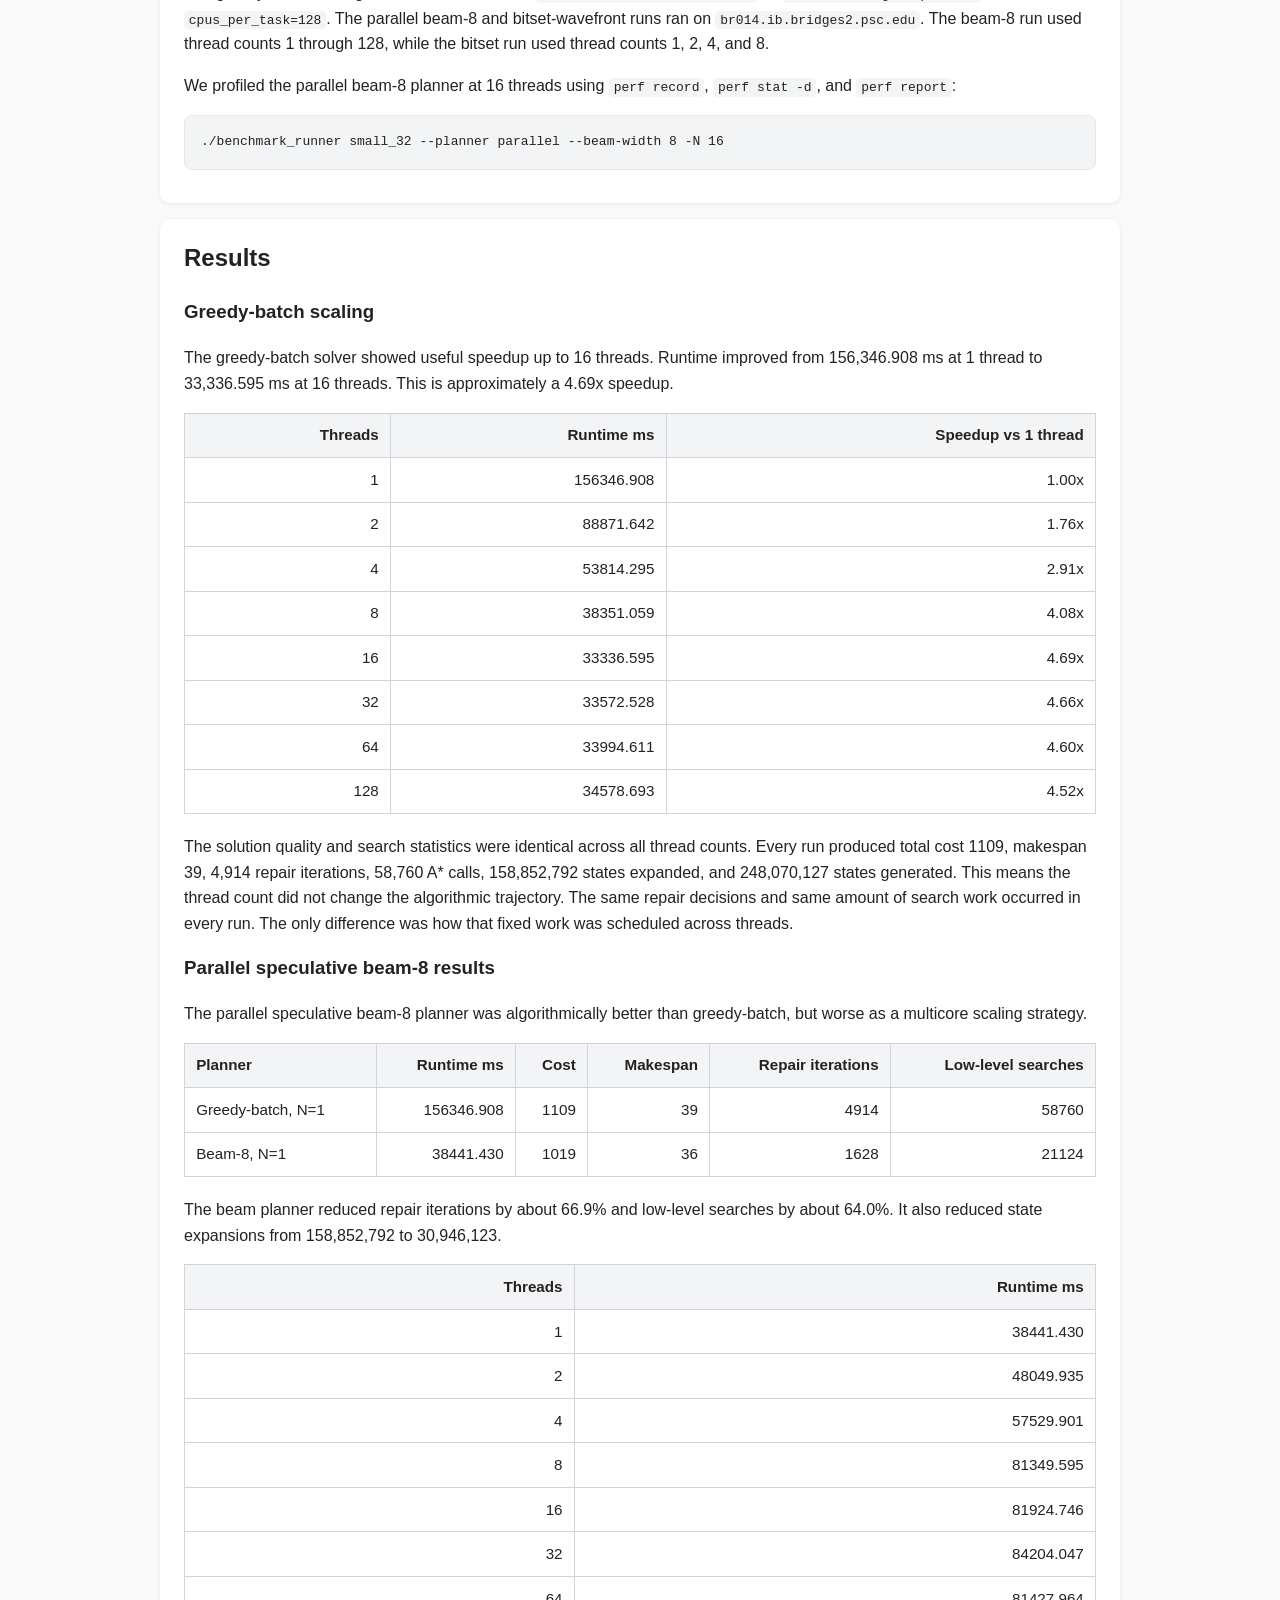
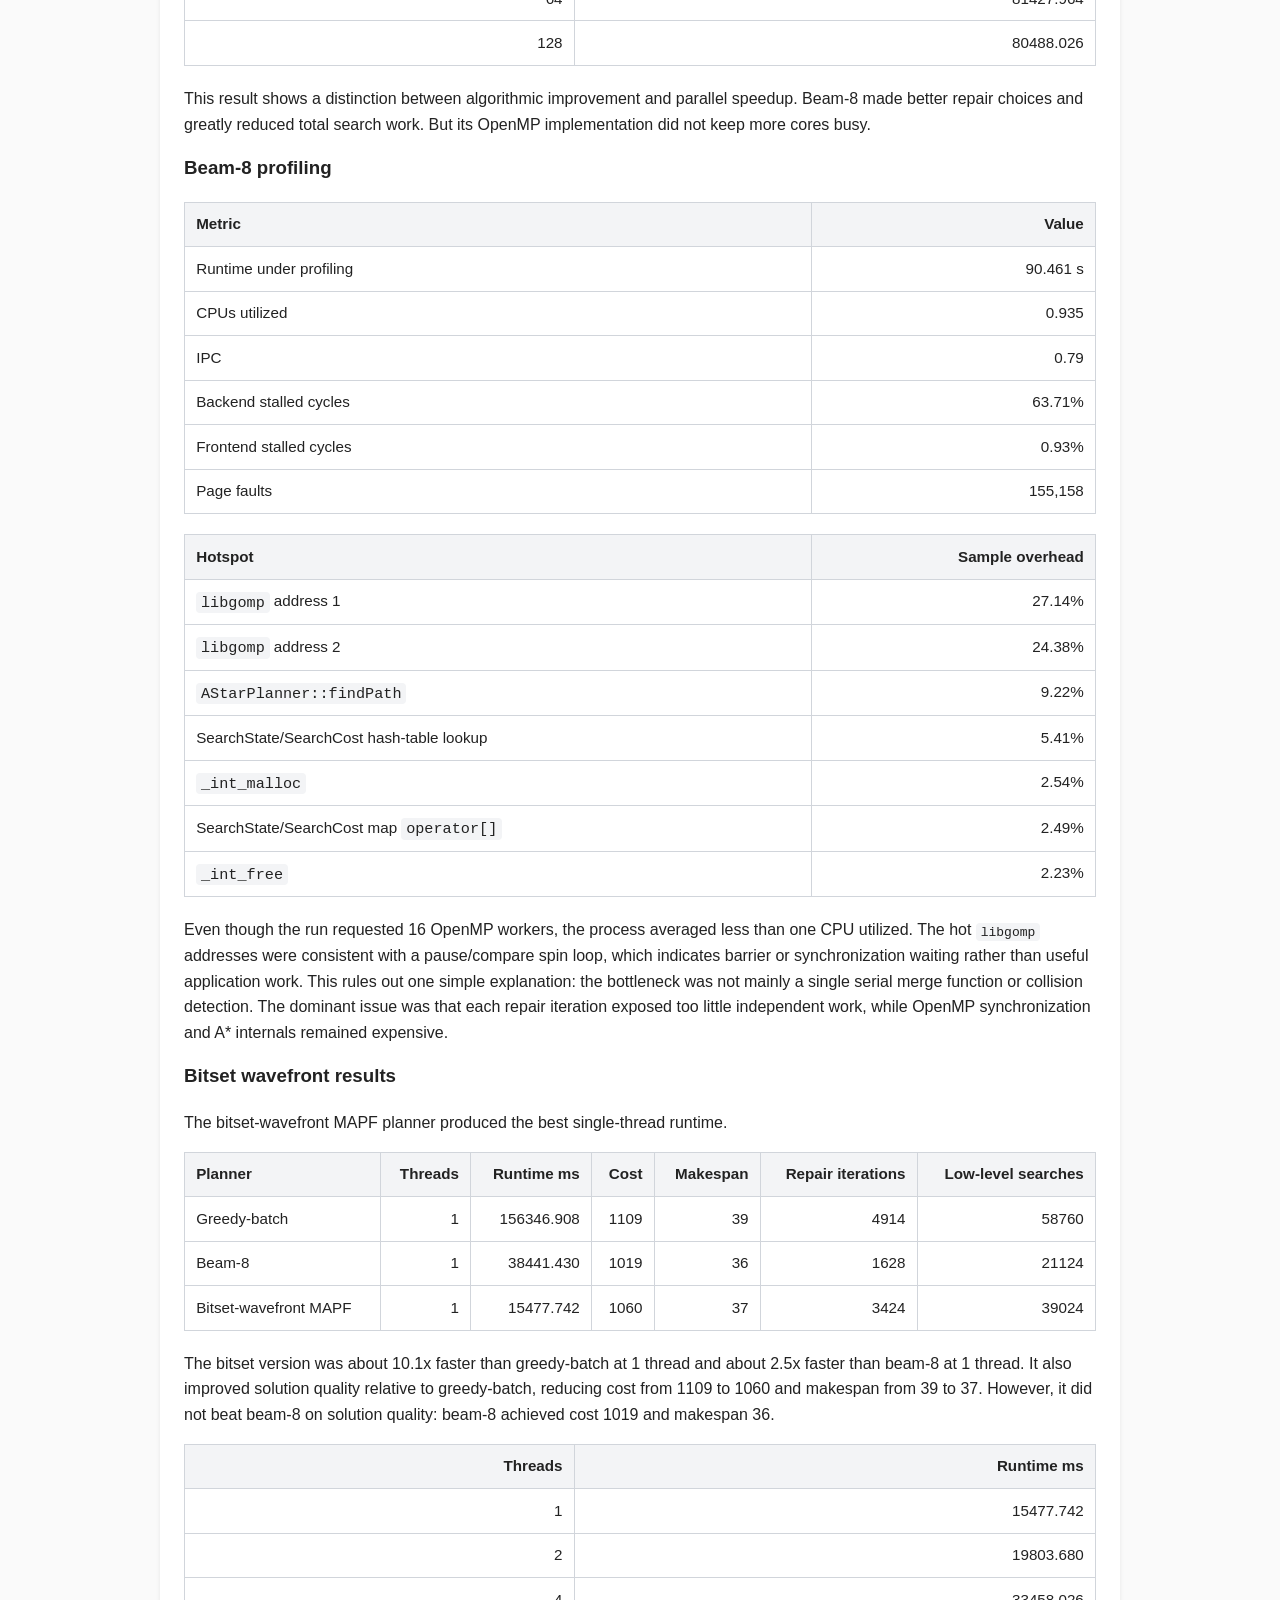
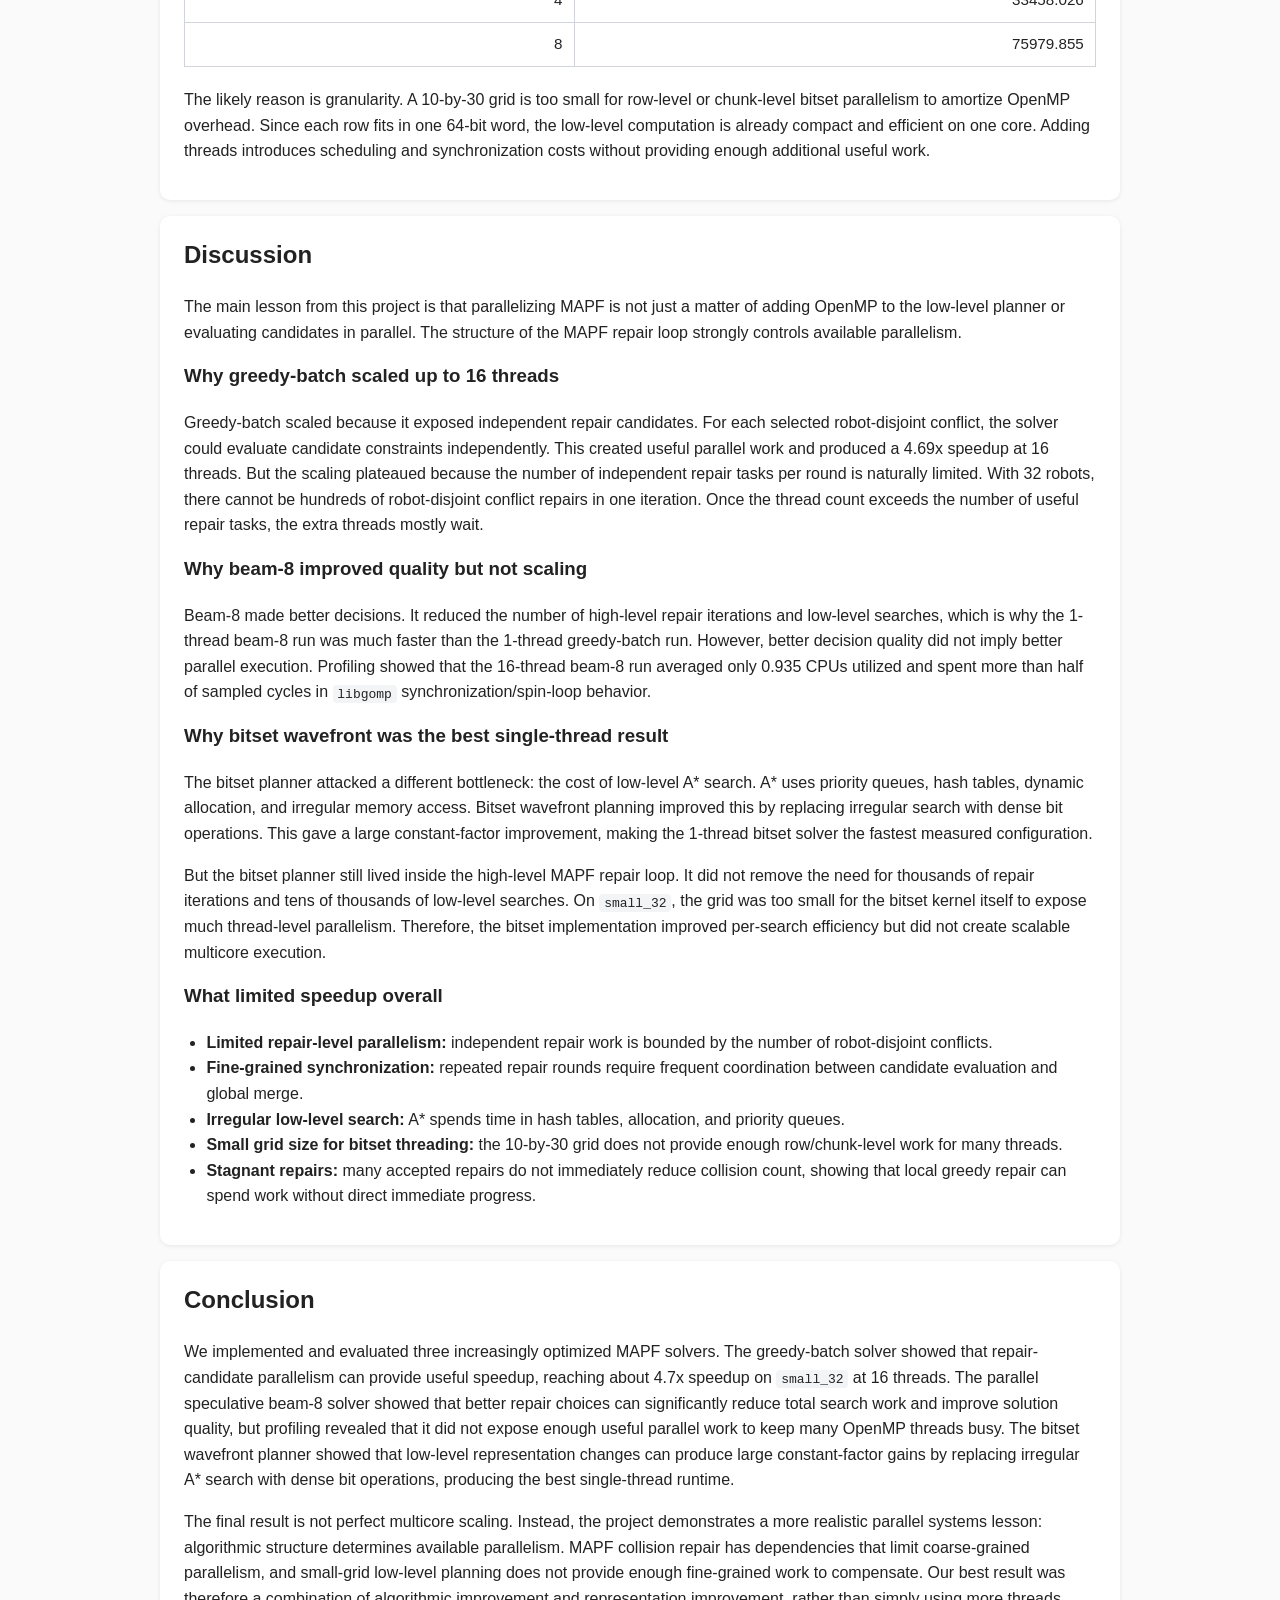
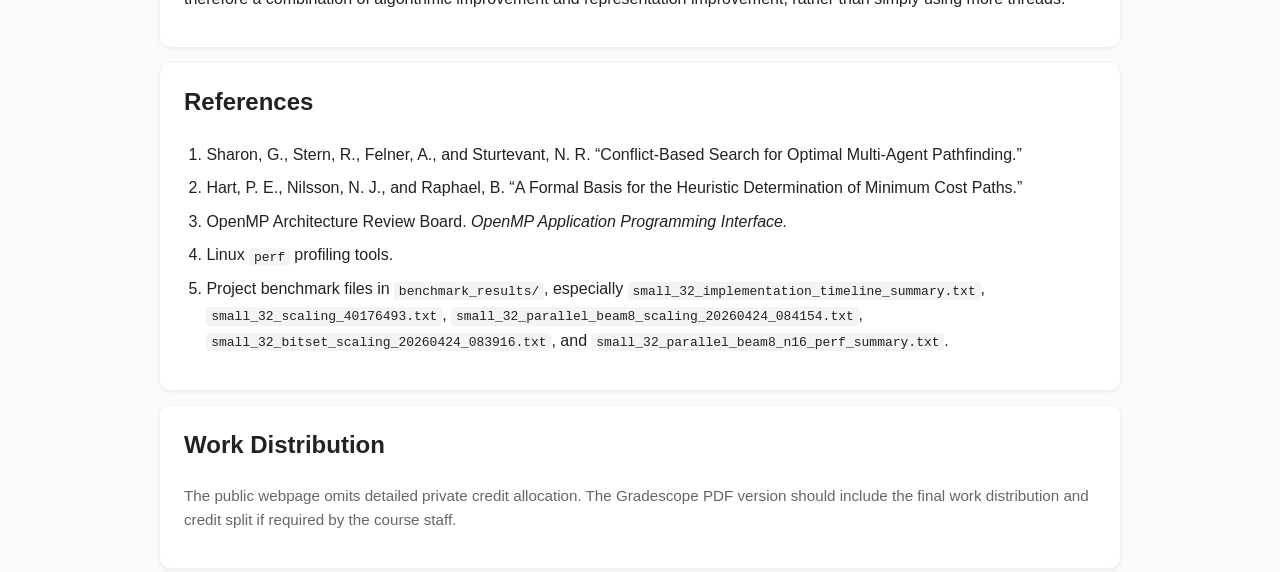
==== commit 826b95c3: "Refactor CSS styles in final_report.html" ====
--- a/final_report.html
+++ b/final_report.html
@@ -6,116 +6,163 @@
   <title>Final Report | Parallel Multi-Agent Path Planning</title>
   <link rel="stylesheet" href="style.css" />
   <style>
-    .report-title {
-      margin-bottom: 0.25rem;
-    }
-
-    .report-subtitle {
-      margin-top: 0;
-      color: #555;
-      font-weight: 500;
-    }
-
-    .report-nav {
-      margin: 1.5rem 0 2rem;
-      padding: 1rem 1.25rem;
-      border: 1px solid #ddd;
-      border-radius: 8px;
-      background: #fafafa;
-    }
-
-    .report-nav ul {
-      margin-bottom: 0;
-      columns: 2;
-    }
-
-    .abstract-box {
-      padding: 1rem 1.25rem;
-      margin: 1.25rem 0 2rem;
-      border-left: 4px solid #444;
-      background: #f7f7f7;
-    }
-
-    table {
+  body {
+    font-family: Arial, sans-serif;
+    line-height: 1.6;
+    margin: 0;
+    padding: 0;
+    color: #222;
+    background: #fafafa;
+  }
+
+  .hero {
+    background: #1f2937;
+    color: white;
+    padding: 2.5rem 0;
+    margin-bottom: 2rem;
+  }
+
+  .container {
+    width: min(960px, 92%);
+    margin: 0 auto;
+  }
+
+  h1, h2, h3, h4 {
+    margin-top: 0;
+  }
+
+  section {
+    background: white;
+    padding: 1.25rem 1.5rem;
+    margin-bottom: 1rem;
+    border-radius: 10px;
+    box-shadow: 0 1px 4px rgba(0,0,0,0.08);
+  }
+
+  ul, ol {
+    padding-left: 1.4rem;
+  }
+
+  a {
+    color: #2563eb;
+  }
+
+  .subtitle {
+    opacity: 0.92;
+  }
+
+  pre {
+    background: #f3f4f6;
+    padding: 1rem;
+    border-radius: 8px;
+    overflow-x: auto;
+    border: 1px solid #e5e7eb;
+  }
+
+  code {
+    background: #f3f4f6;
+    padding: 0.1rem 0.3rem;
+    border-radius: 4px;
+  }
+
+  pre code {
+    padding: 0;
+    background: transparent;
+  }
+
+  table {
+    width: 100%;
+    border-collapse: collapse;
+    margin-top: 0.75rem;
+    margin-bottom: 1.25rem;
+    font-size: 0.95rem;
+  }
+
+  th, td {
+    border: 1px solid #d1d5db;
+    padding: 0.6rem 0.7rem;
+    text-align: left;
+    vertical-align: top;
+  }
+
+  th {
+    background: #f3f4f6;
+  }
+
+  td.num, th.num {
+    text-align: right;
+    font-variant-numeric: tabular-nums;
+  }
+
+  .report-nav {
+    background: white;
+    padding: 1.25rem 1.5rem;
+    margin-bottom: 1rem;
+    border-radius: 10px;
+    box-shadow: 0 1px 4px rgba(0,0,0,0.08);
+  }
+
+  .report-nav ul {
+    columns: 2;
+    margin-bottom: 0;
+  }
+
+  .abstract-box {
+    background: #f3f4f6;
+    border-left: 4px solid #1f2937;
+    padding: 1rem 1.25rem;
+    border-radius: 8px;
+  }
+
+  .back-link {
+    margin-bottom: 1rem;
+  }
+
+  .note {
+    color: #666;
+    font-size: 0.95rem;
+  }
+
+  .references li {
+    margin-bottom: 0.5rem;
+  }
+
+  @media print {
+    body {
+      background: white;
+    }
+
+    .hero, .report-nav, .back-link {
+      display: none;
+    }
+
+    .container {
       width: 100%;
-      border-collapse: collapse;
-      margin: 1rem 0 1.75rem;
-      font-size: 0.95rem;
-    }
-
-    th, td {
-      border: 1px solid #d6d6d6;
-      padding: 0.55rem 0.65rem;
-      vertical-align: top;
-    }
-
-    th {
-      background: #f0f0f0;
-      font-weight: 700;
-    }
-
-    td.num, th.num {
-      text-align: right;
-      font-variant-numeric: tabular-nums;
-    }
-
-    pre {
-      padding: 0.9rem 1rem;
-      overflow-x: auto;
-      background: #f5f5f5;
-      border: 1px solid #ddd;
-      border-radius: 6px;
-    }
-
-    code {
-      background: #f2f2f2;
-      padding: 0.1rem 0.25rem;
-      border-radius: 4px;
-    }
-
-    pre code {
+      max-width: none;
+    }
+
+    section {
+      box-shadow: none;
+      border-radius: 0;
       padding: 0;
-      background: transparent;
-    }
-
-    .note {
-      color: #666;
-      font-size: 0.95rem;
-    }
-
-    .references li {
-      margin-bottom: 0.5rem;
-    }
-
-    @media print {
-      header.hero, .report-nav, .back-link {
-        display: none;
-      }
-
-      body {
-        background: white;
-      }
-
-      main.container {
-        max-width: none;
-        margin: 0;
-        padding: 0;
-      }
-
-      h2, h3 {
-        break-after: avoid;
-      }
-
-      table, pre {
-        break-inside: avoid;
-      }
-
-      a {
-        color: inherit;
-        text-decoration: none;
-      }
-    }
-  </style>
+      margin-bottom: 1.25rem;
+      break-inside: avoid;
+    }
+
+    table, pre {
+      break-inside: avoid;
+    }
+
+    h2, h3 {
+      break-after: avoid;
+    }
+
+    a {
+      color: inherit;
+      text-decoration: none;
+    }
+  }
+</style>
 </head>
 <body>
   <header class="hero">
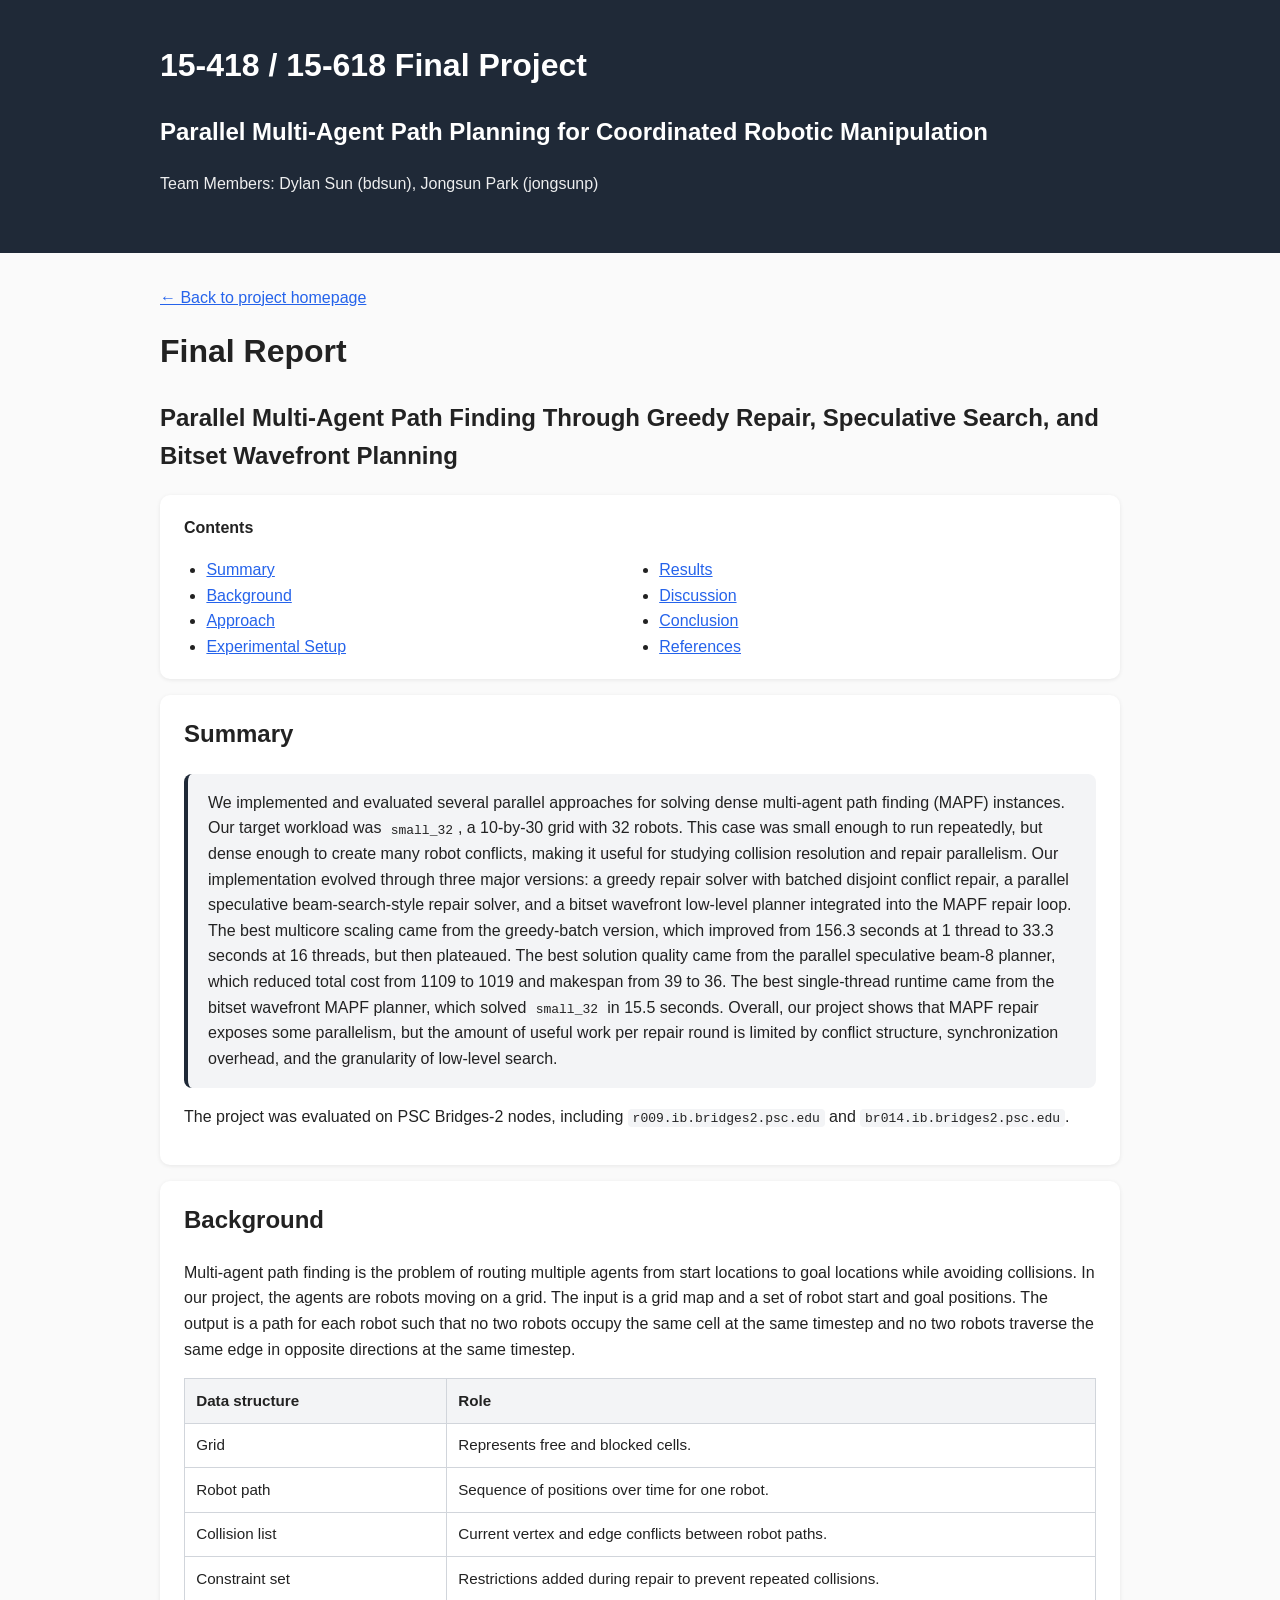
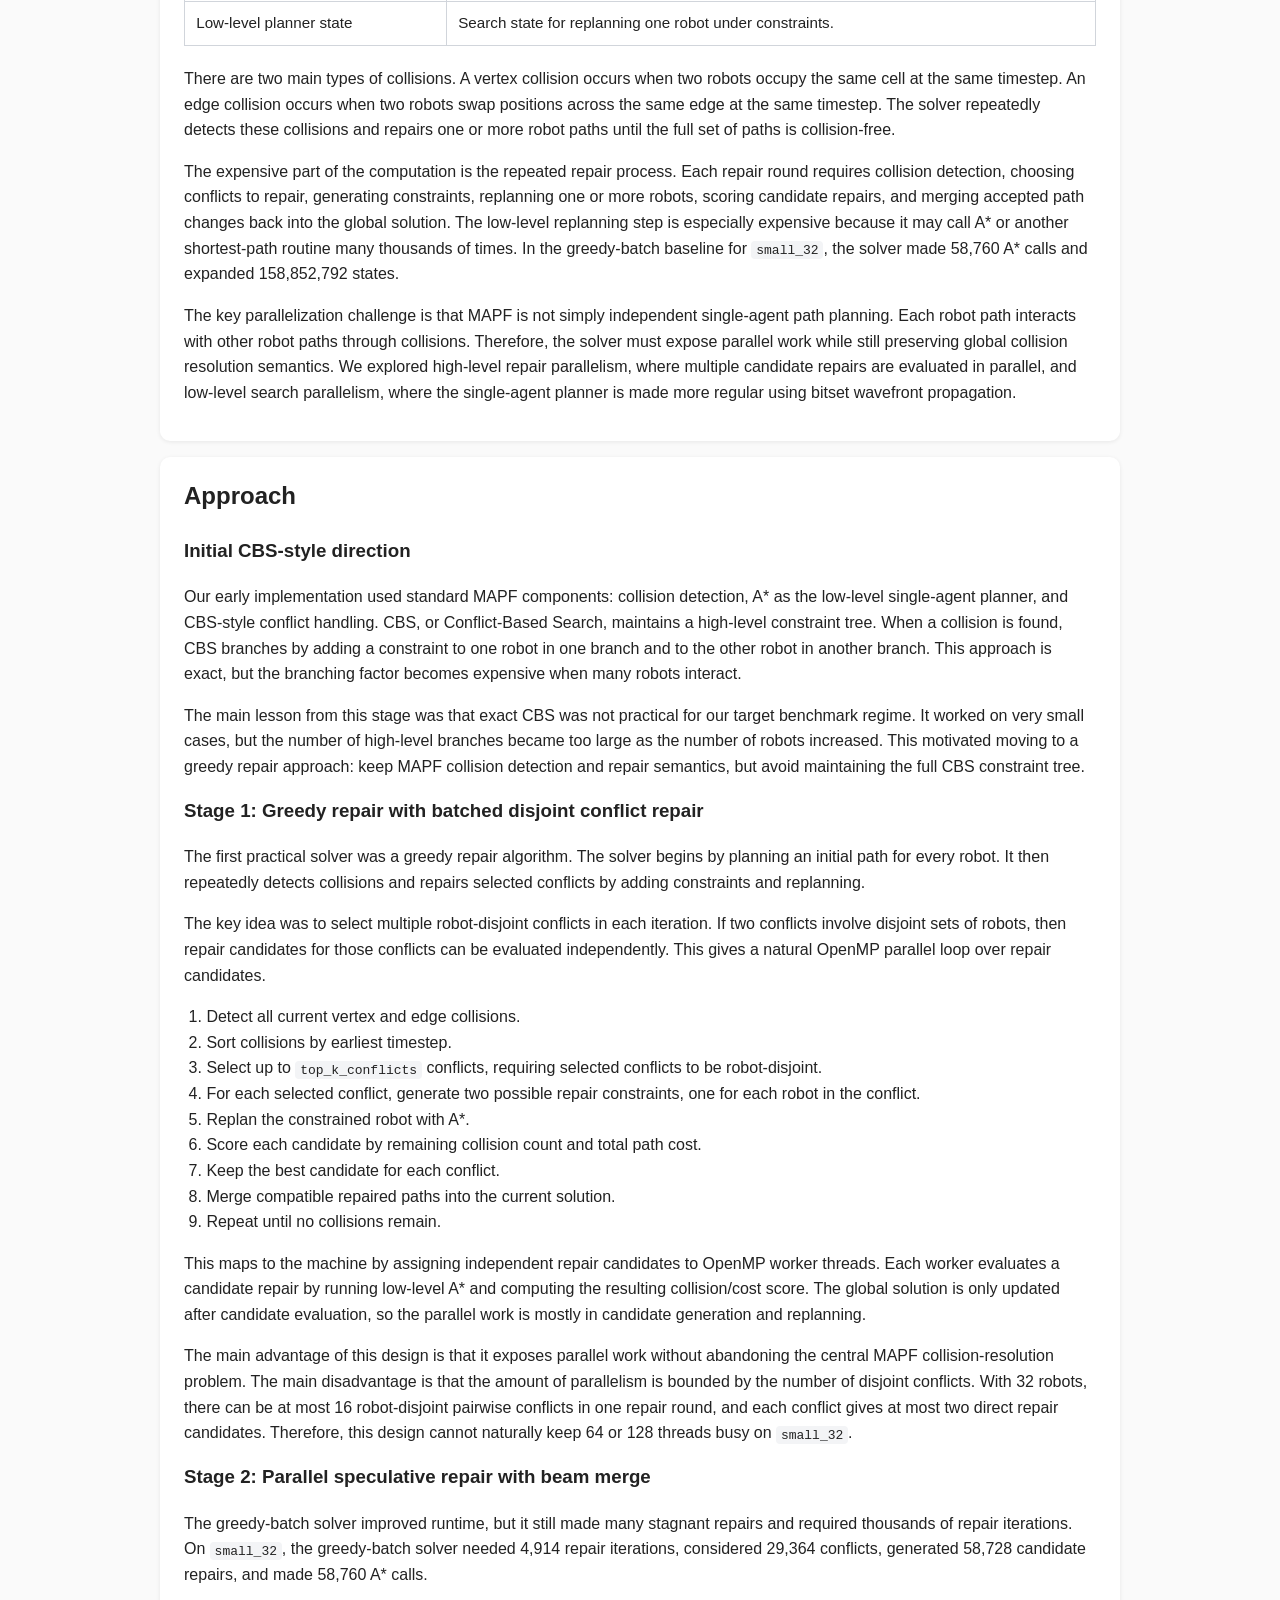
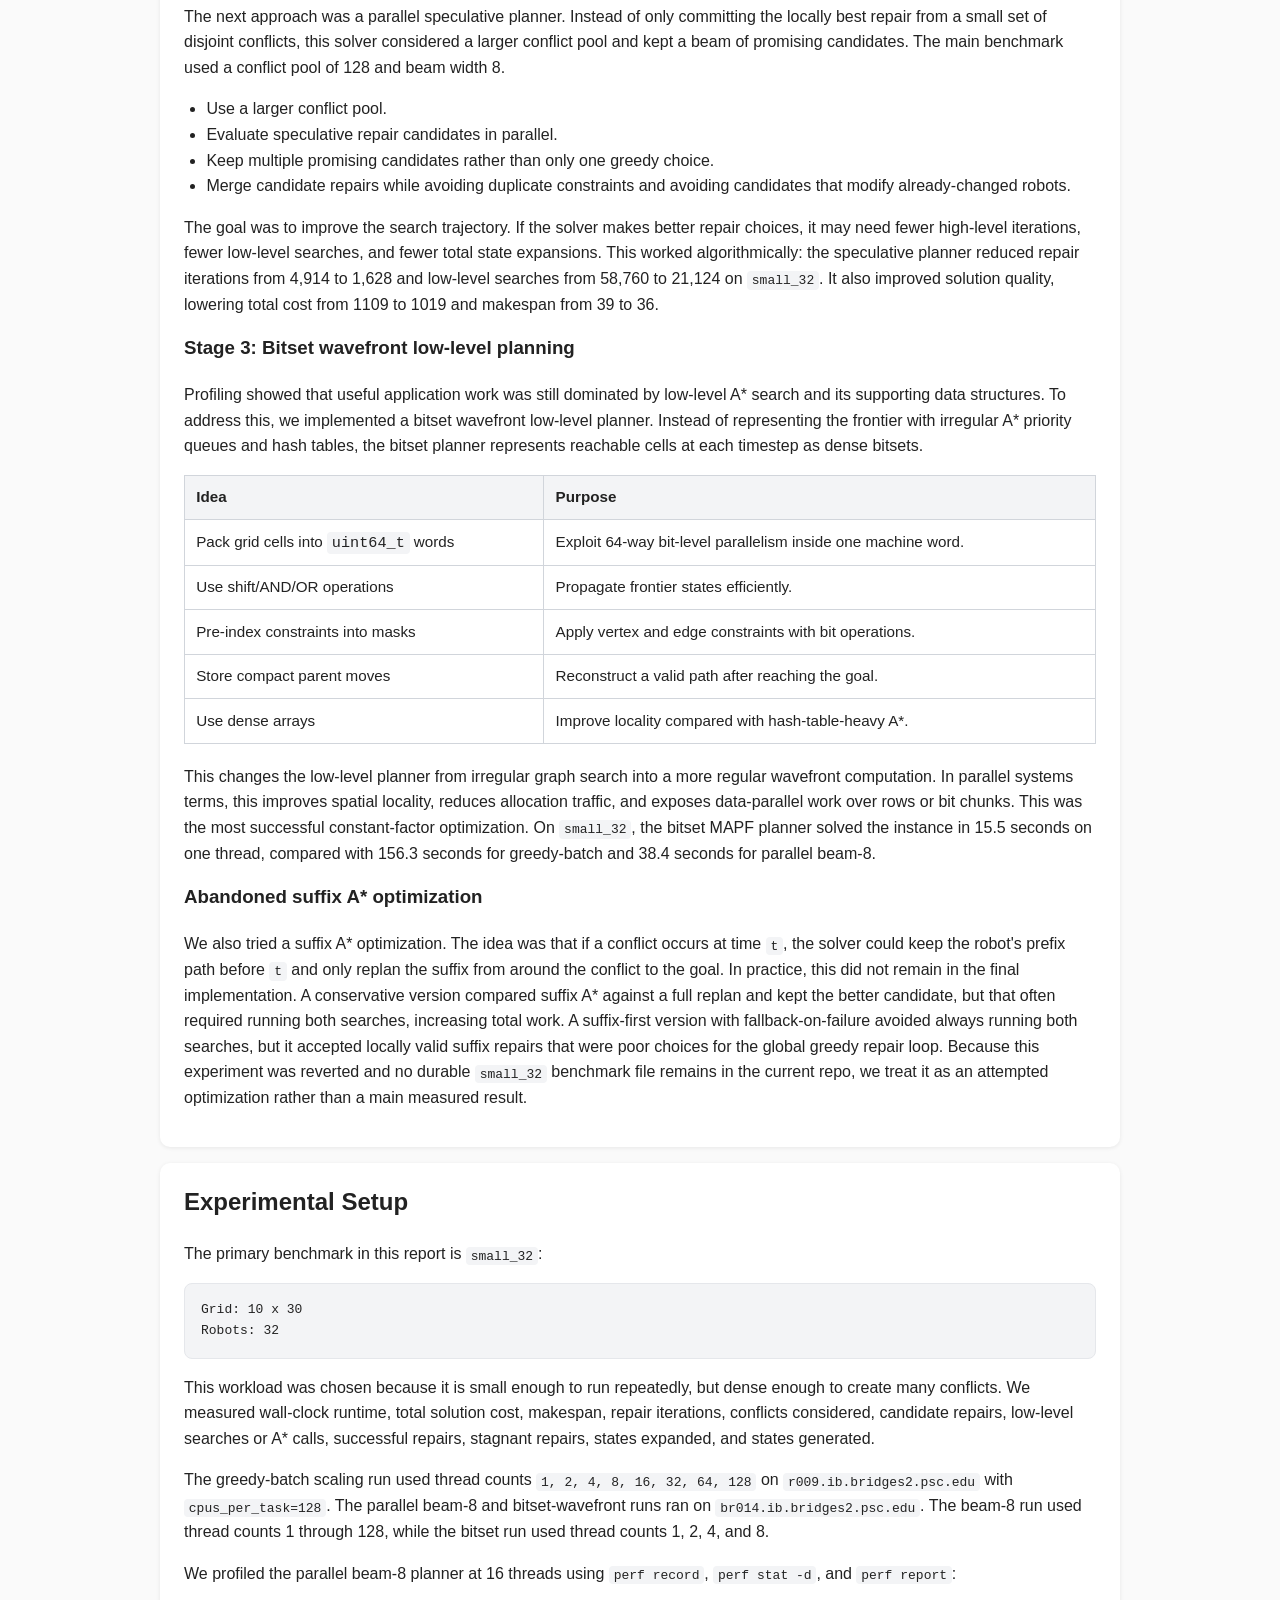
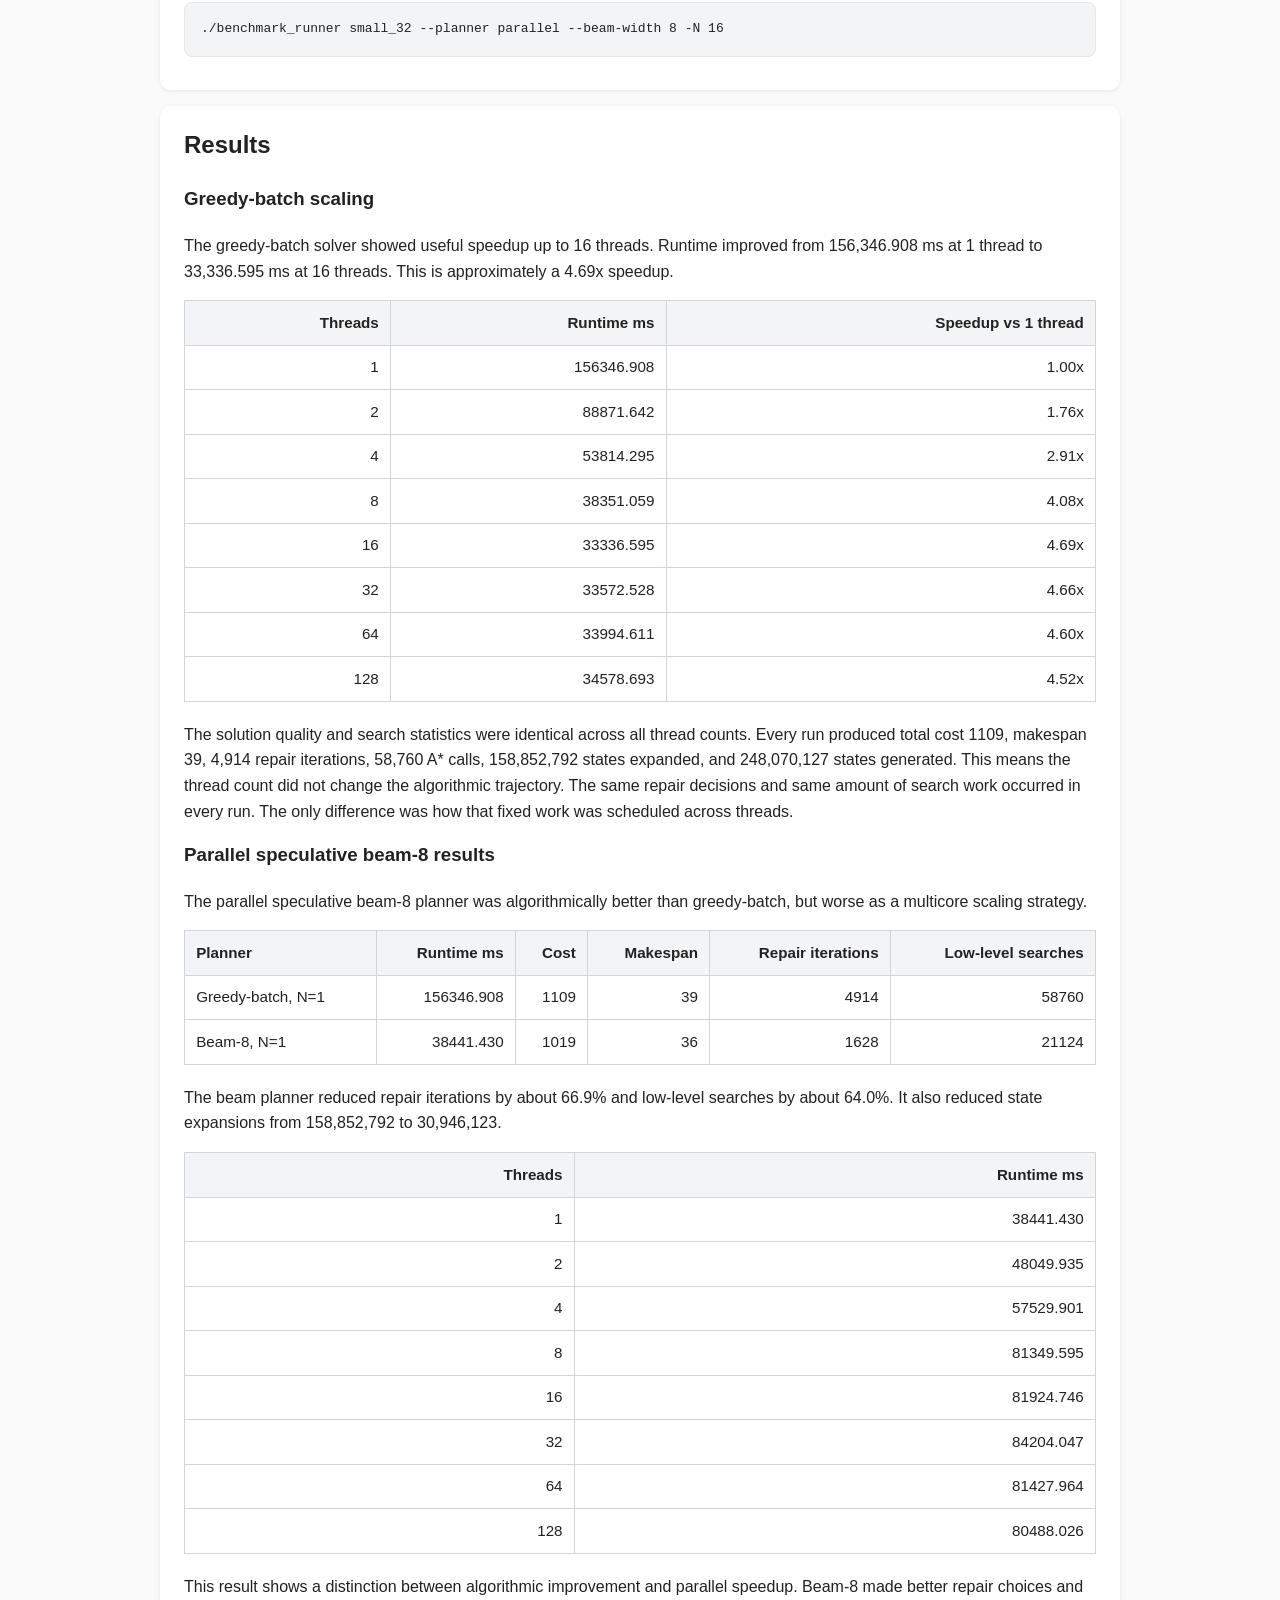
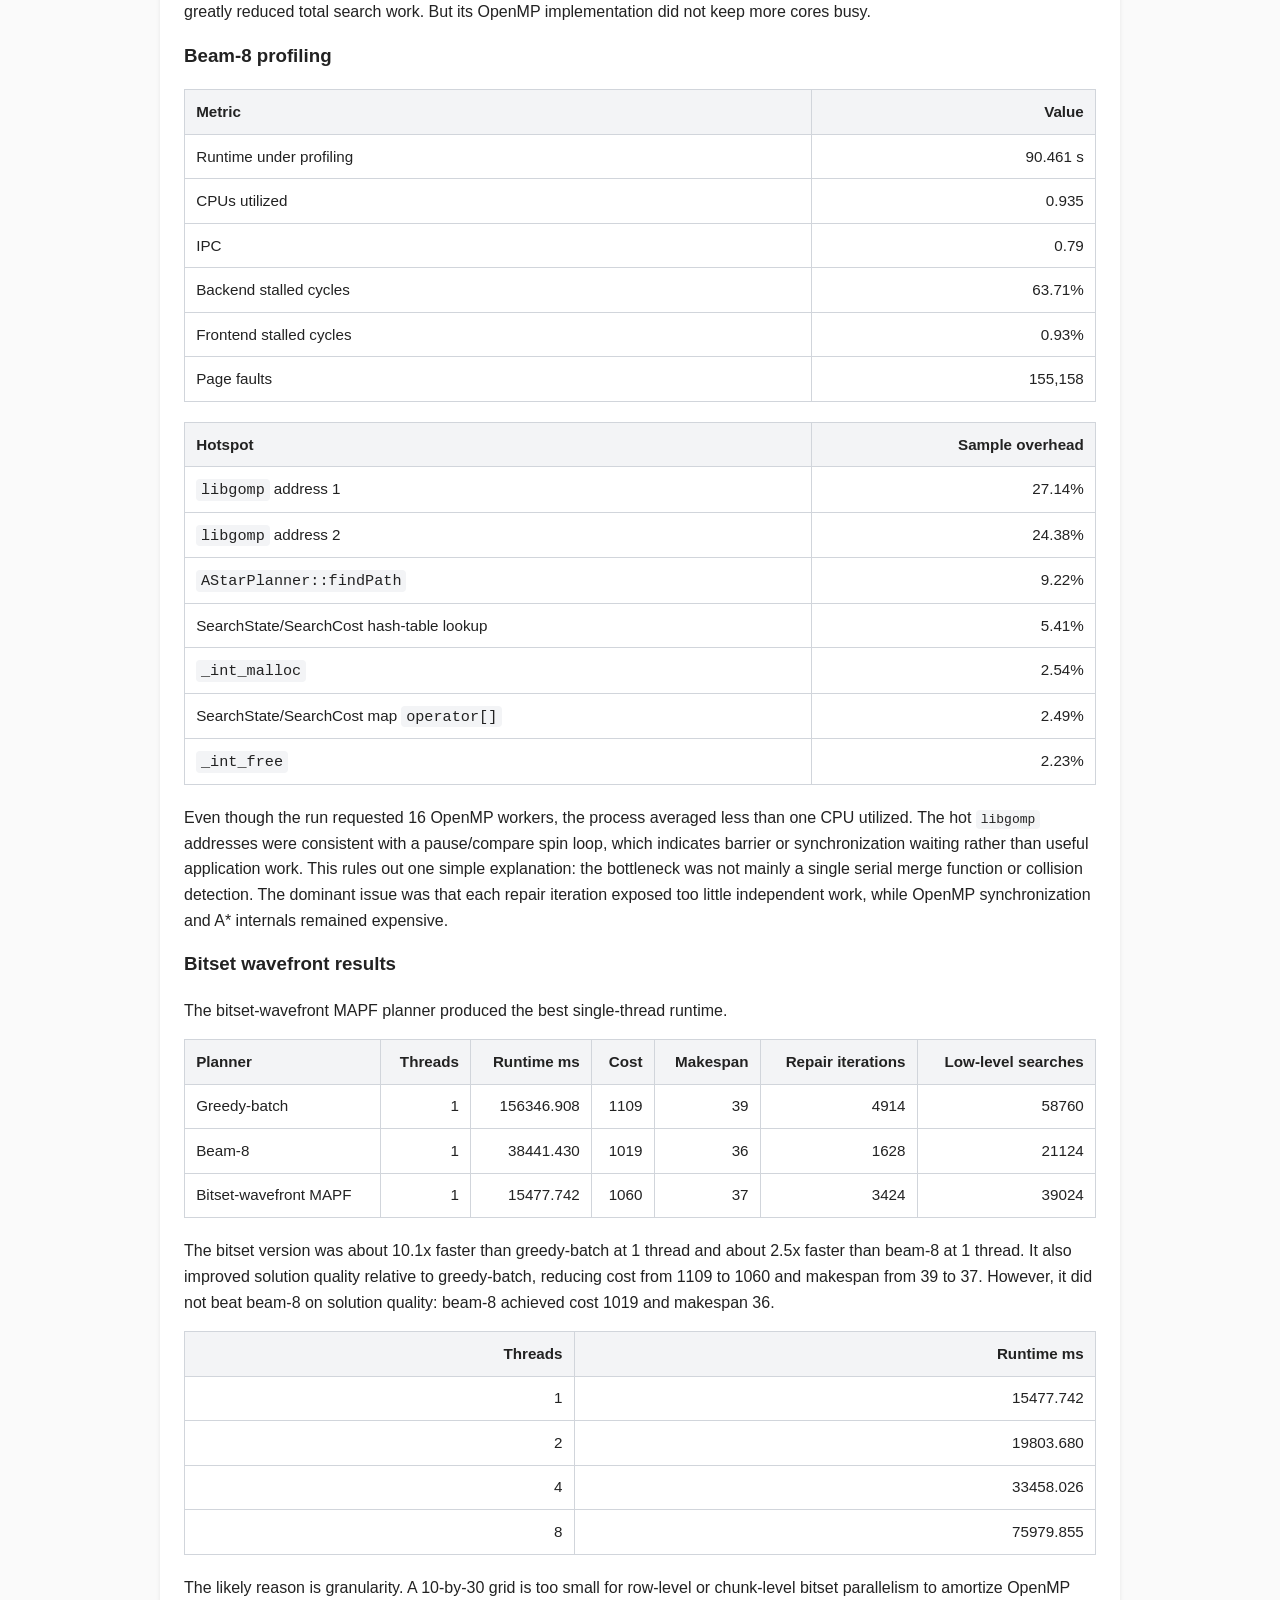
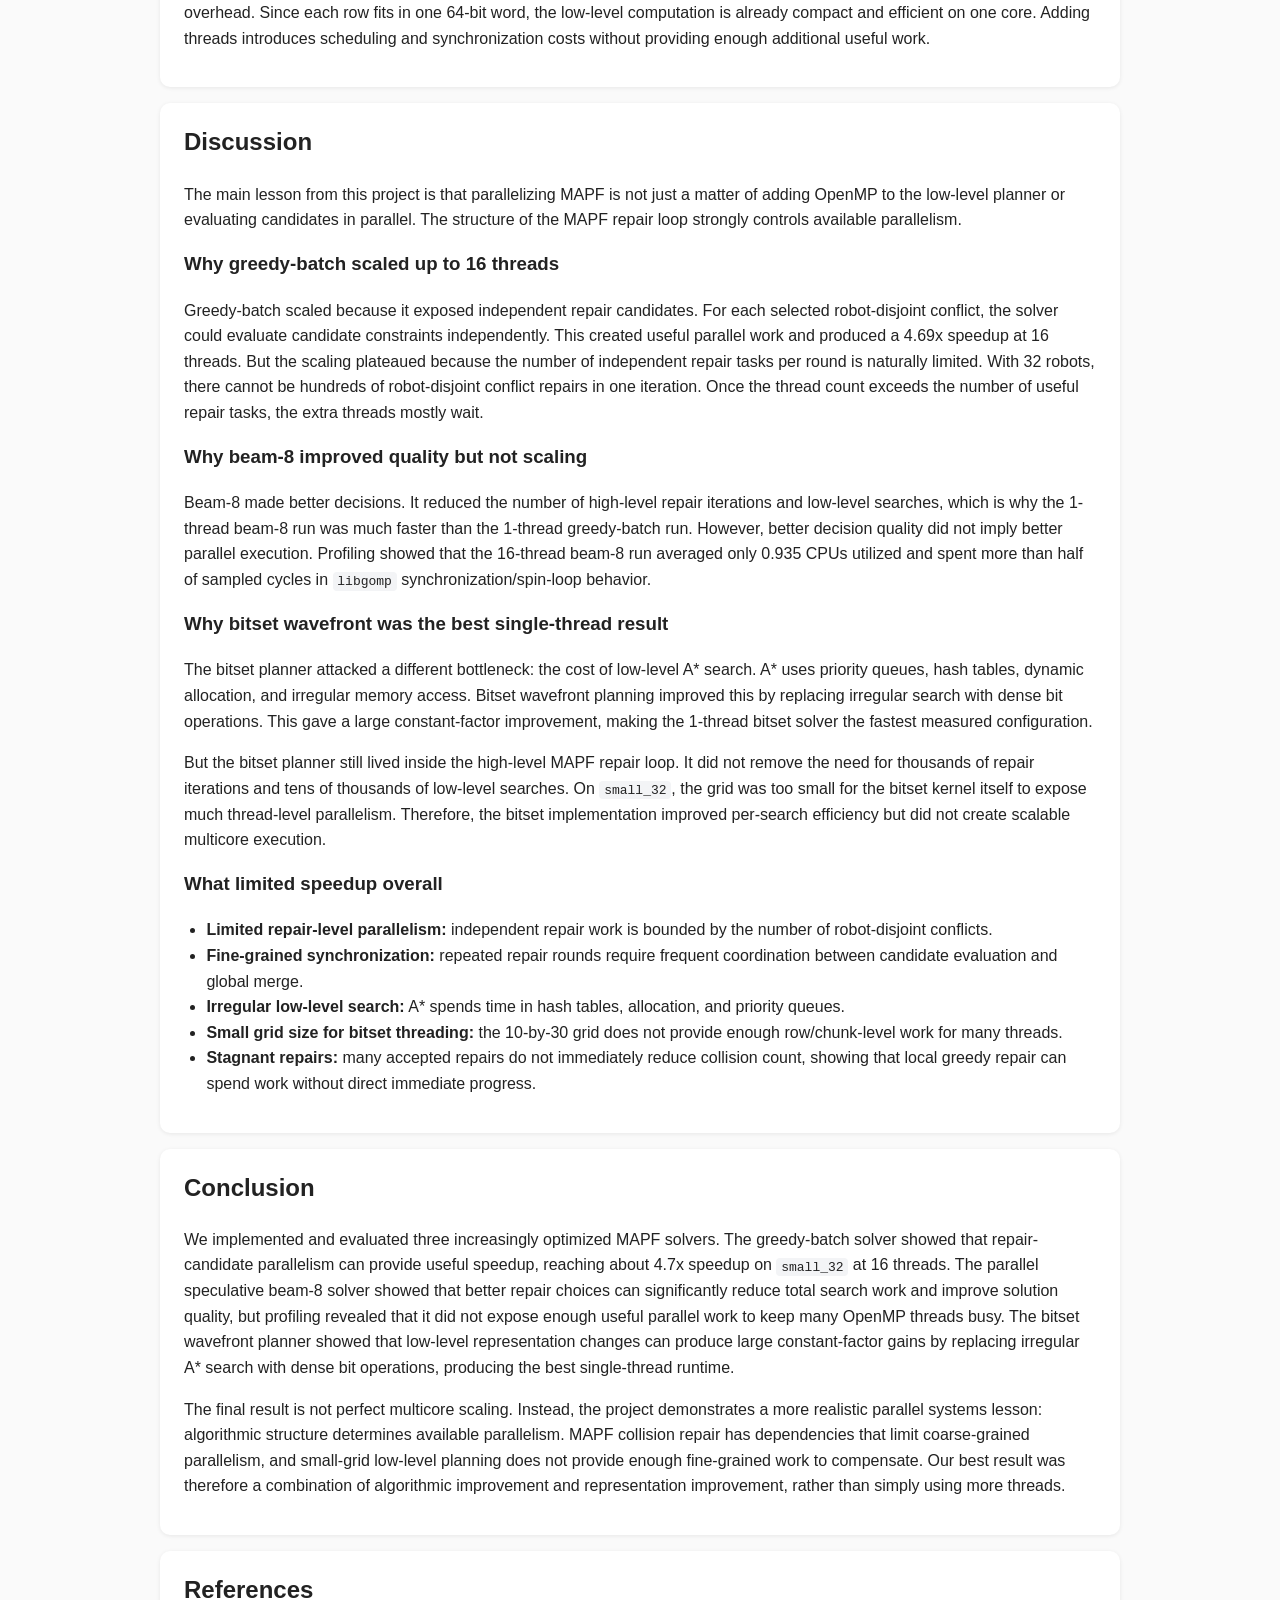
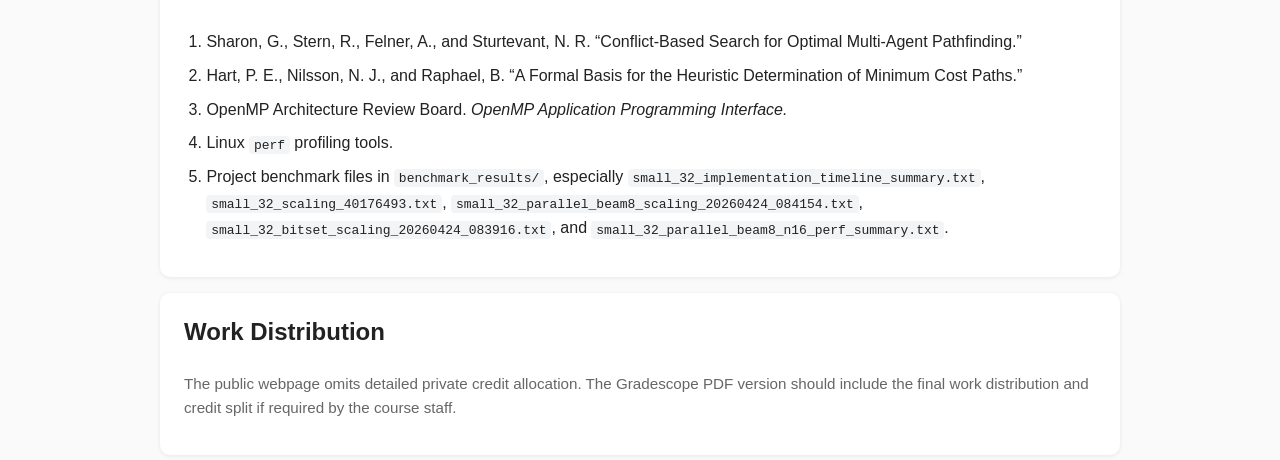
==== commit 6a32a82c: "Remove outdated A* and CBS implementation details Removed outdated information about early implement" ====
--- a/final_report.html
+++ b/final_report.html
@@ -245,8 +245,6 @@
       <p>
         Our early implementation used standard MAPF components: collision detection, A* as the low-level single-agent planner, and CBS-style conflict handling. CBS, or Conflict-Based Search, maintains a high-level constraint tree. When a collision is found, CBS branches by adding a constraint to one robot in one branch and to the other robot in another branch. This approach is exact, but the branching factor becomes expensive when many robots interact.
       </p>
-      <p>The early Git history records this stage as an implementation with A* and CBS that only worked on very small cases:</p>
-      <pre><code>6ac564b Added A* and CBS with benchmark testcases, only works for few_8</code></pre>
       <p>
         The main lesson from this stage was that exact CBS was not practical for our target benchmark regime. It worked on very small cases, but the number of high-level branches became too large as the number of robots increased. This motivated moving to a greedy repair approach: keep MAPF collision detection and repair semantics, but avoid maintaining the full CBS constraint tree.
       </p>
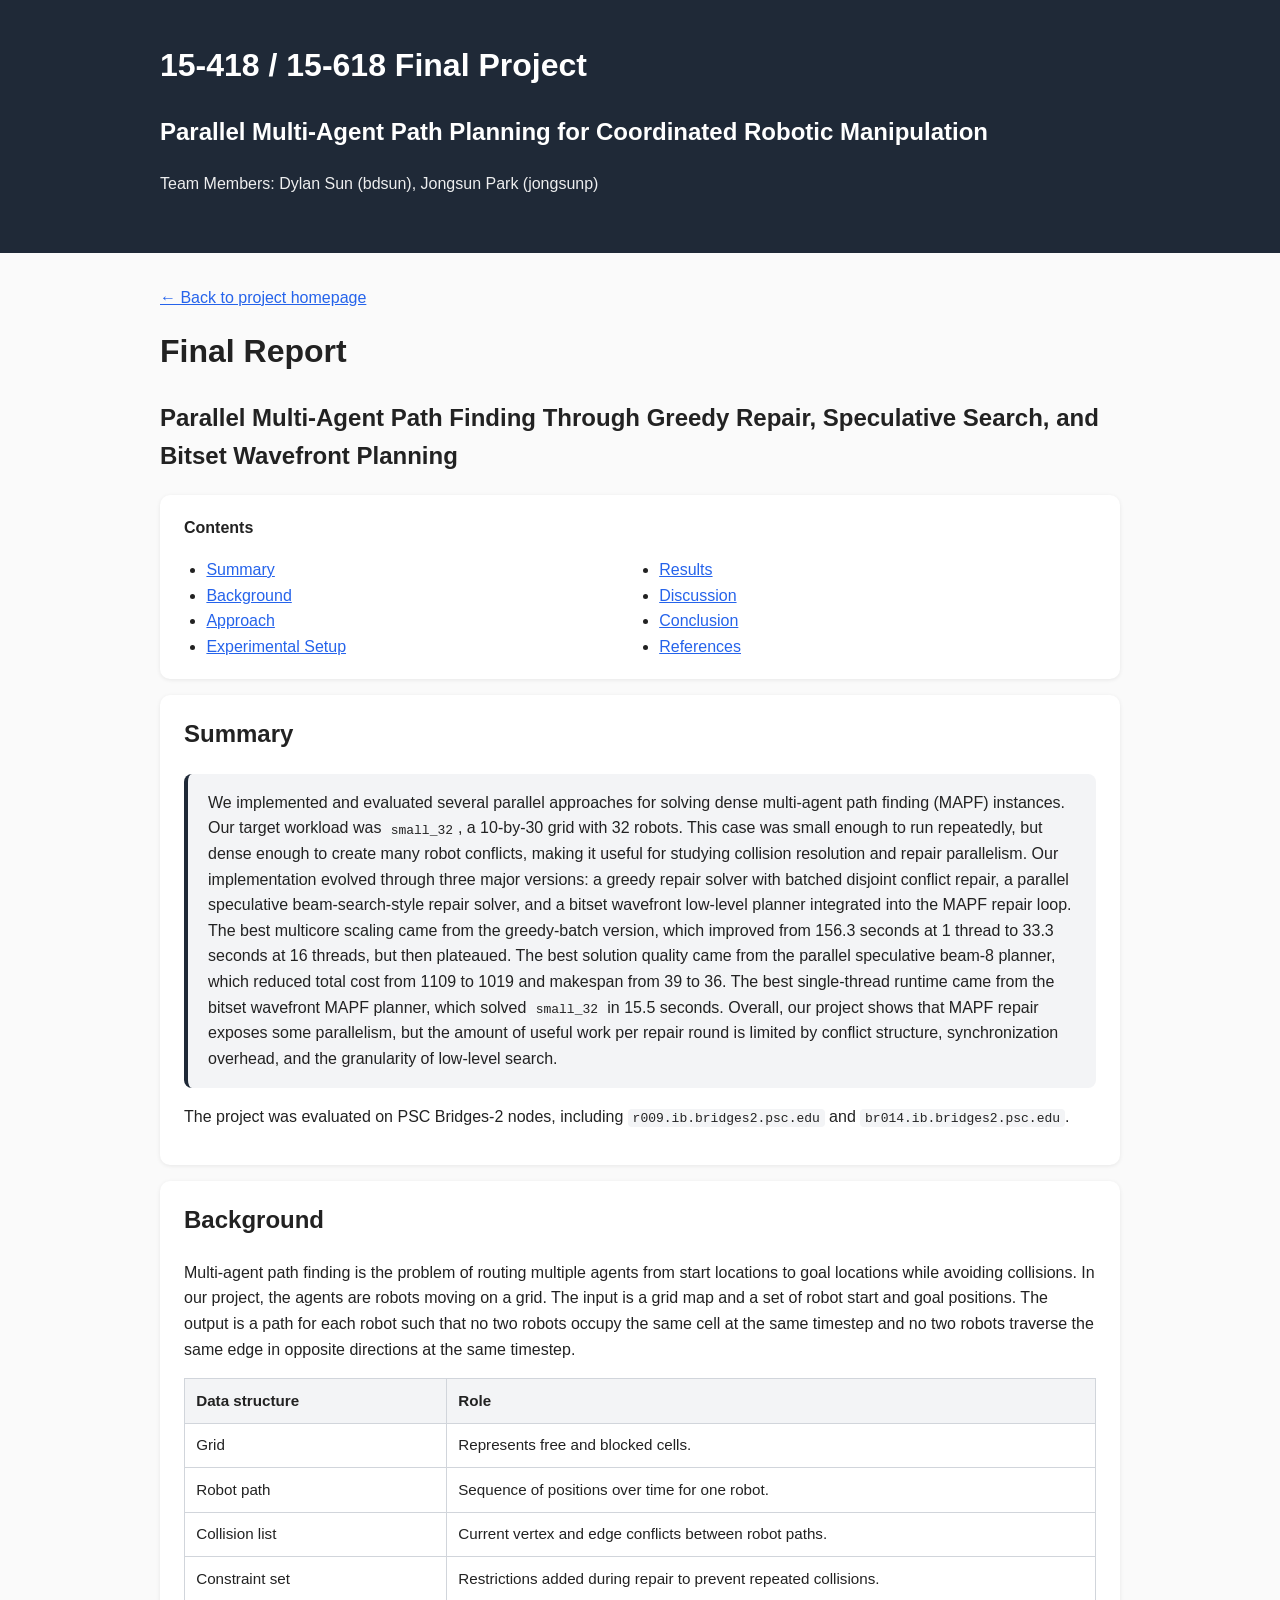
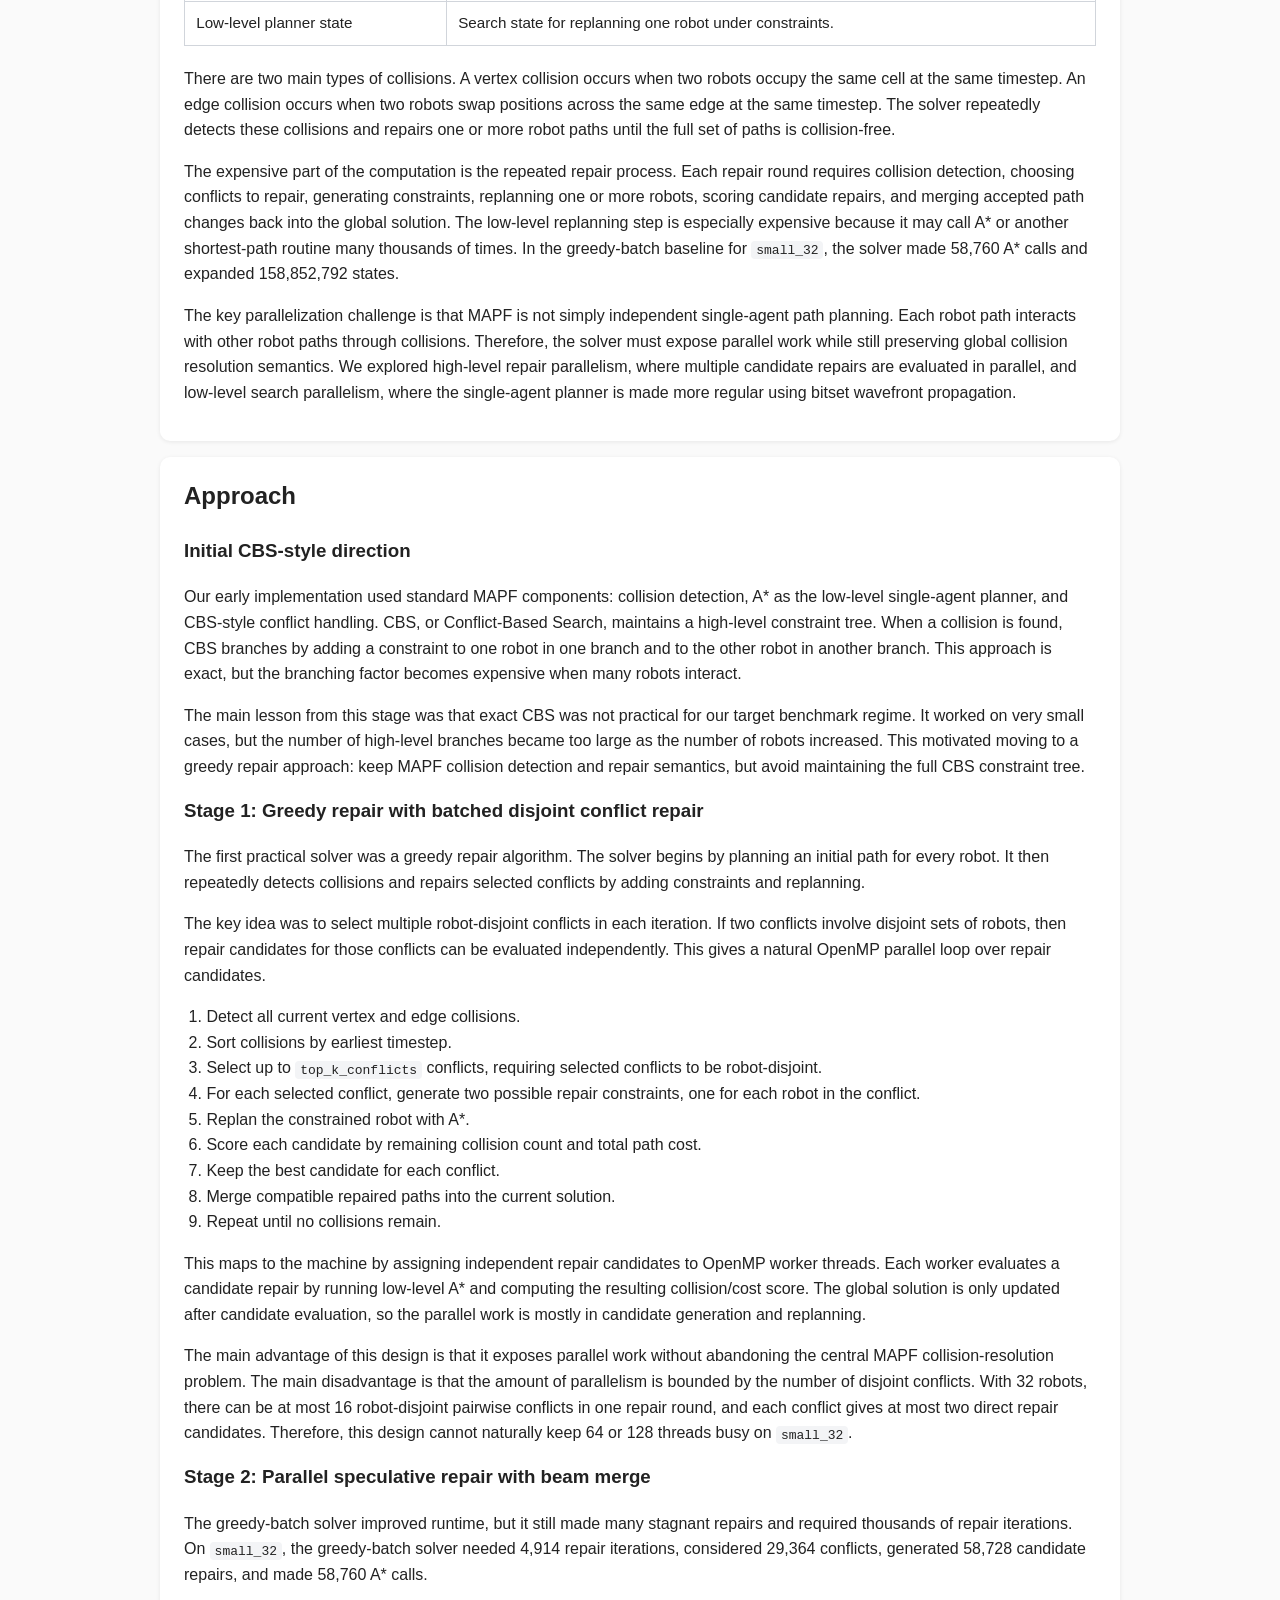
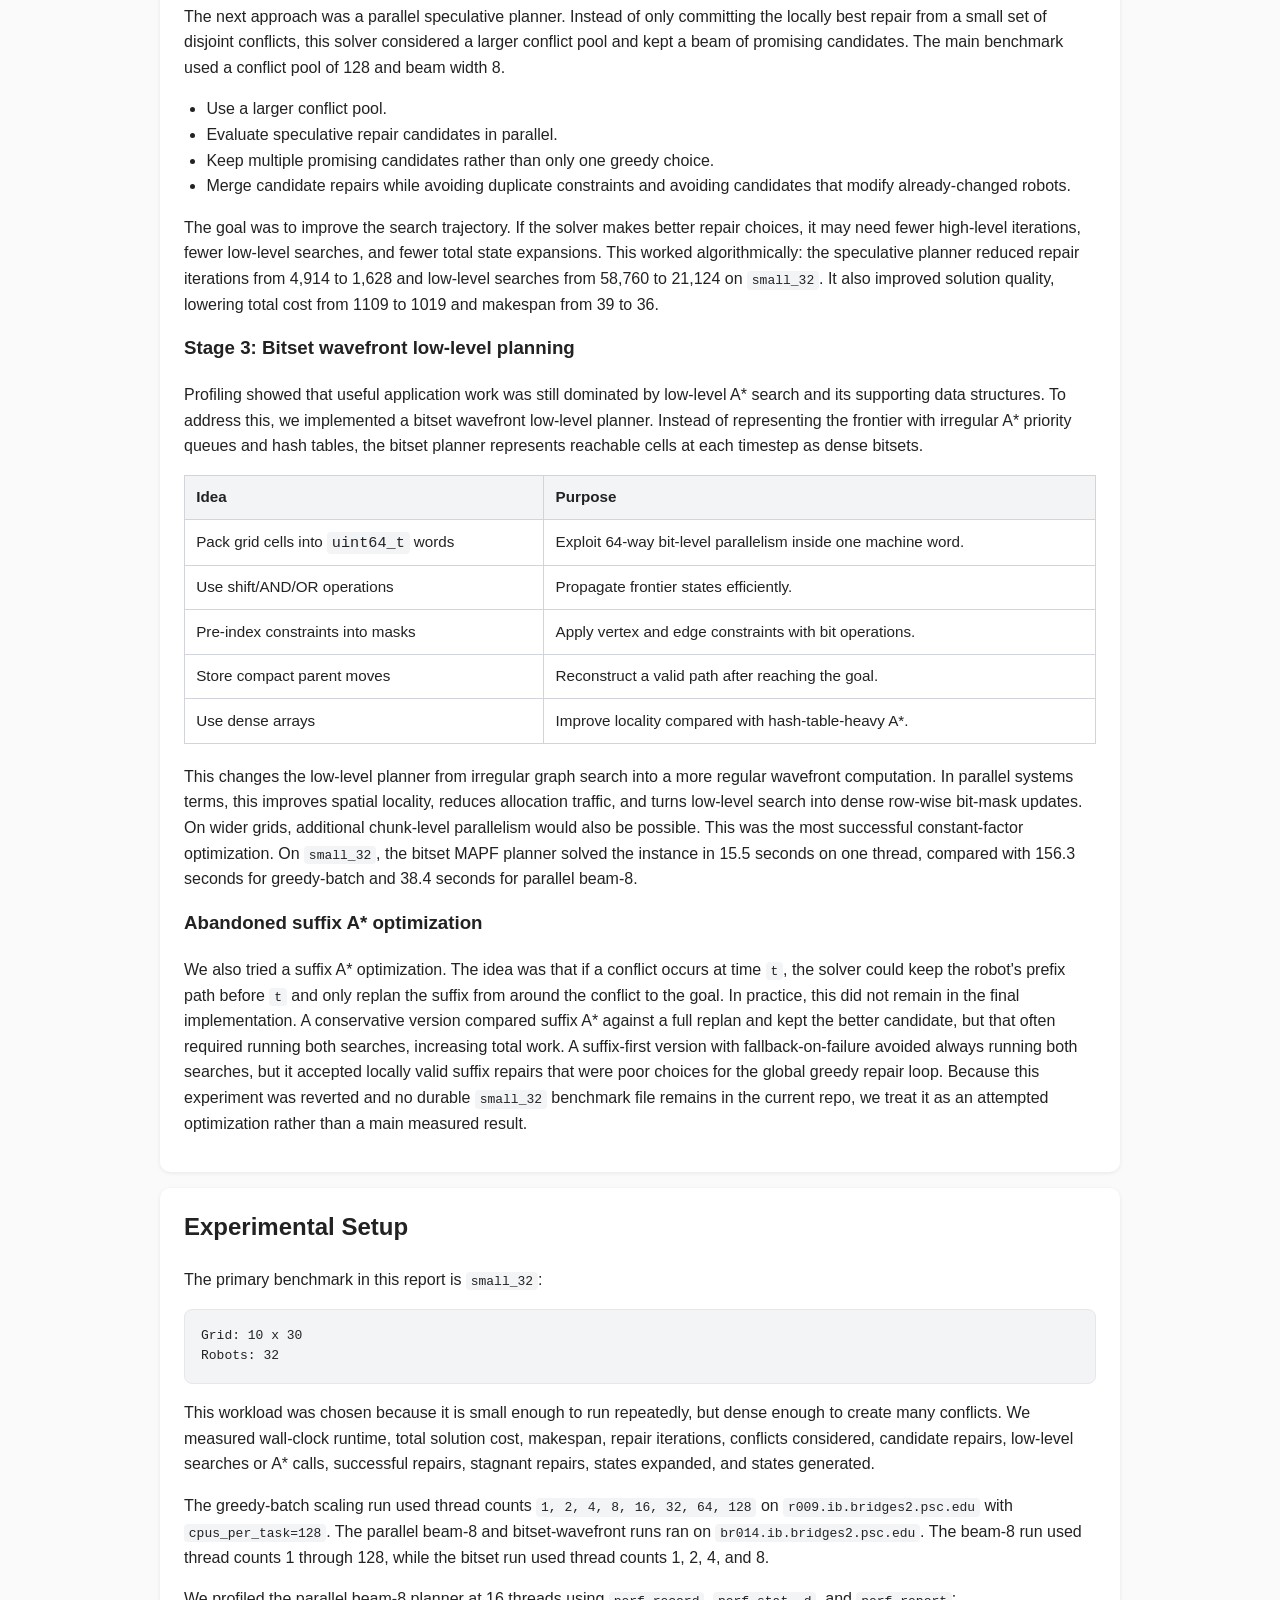
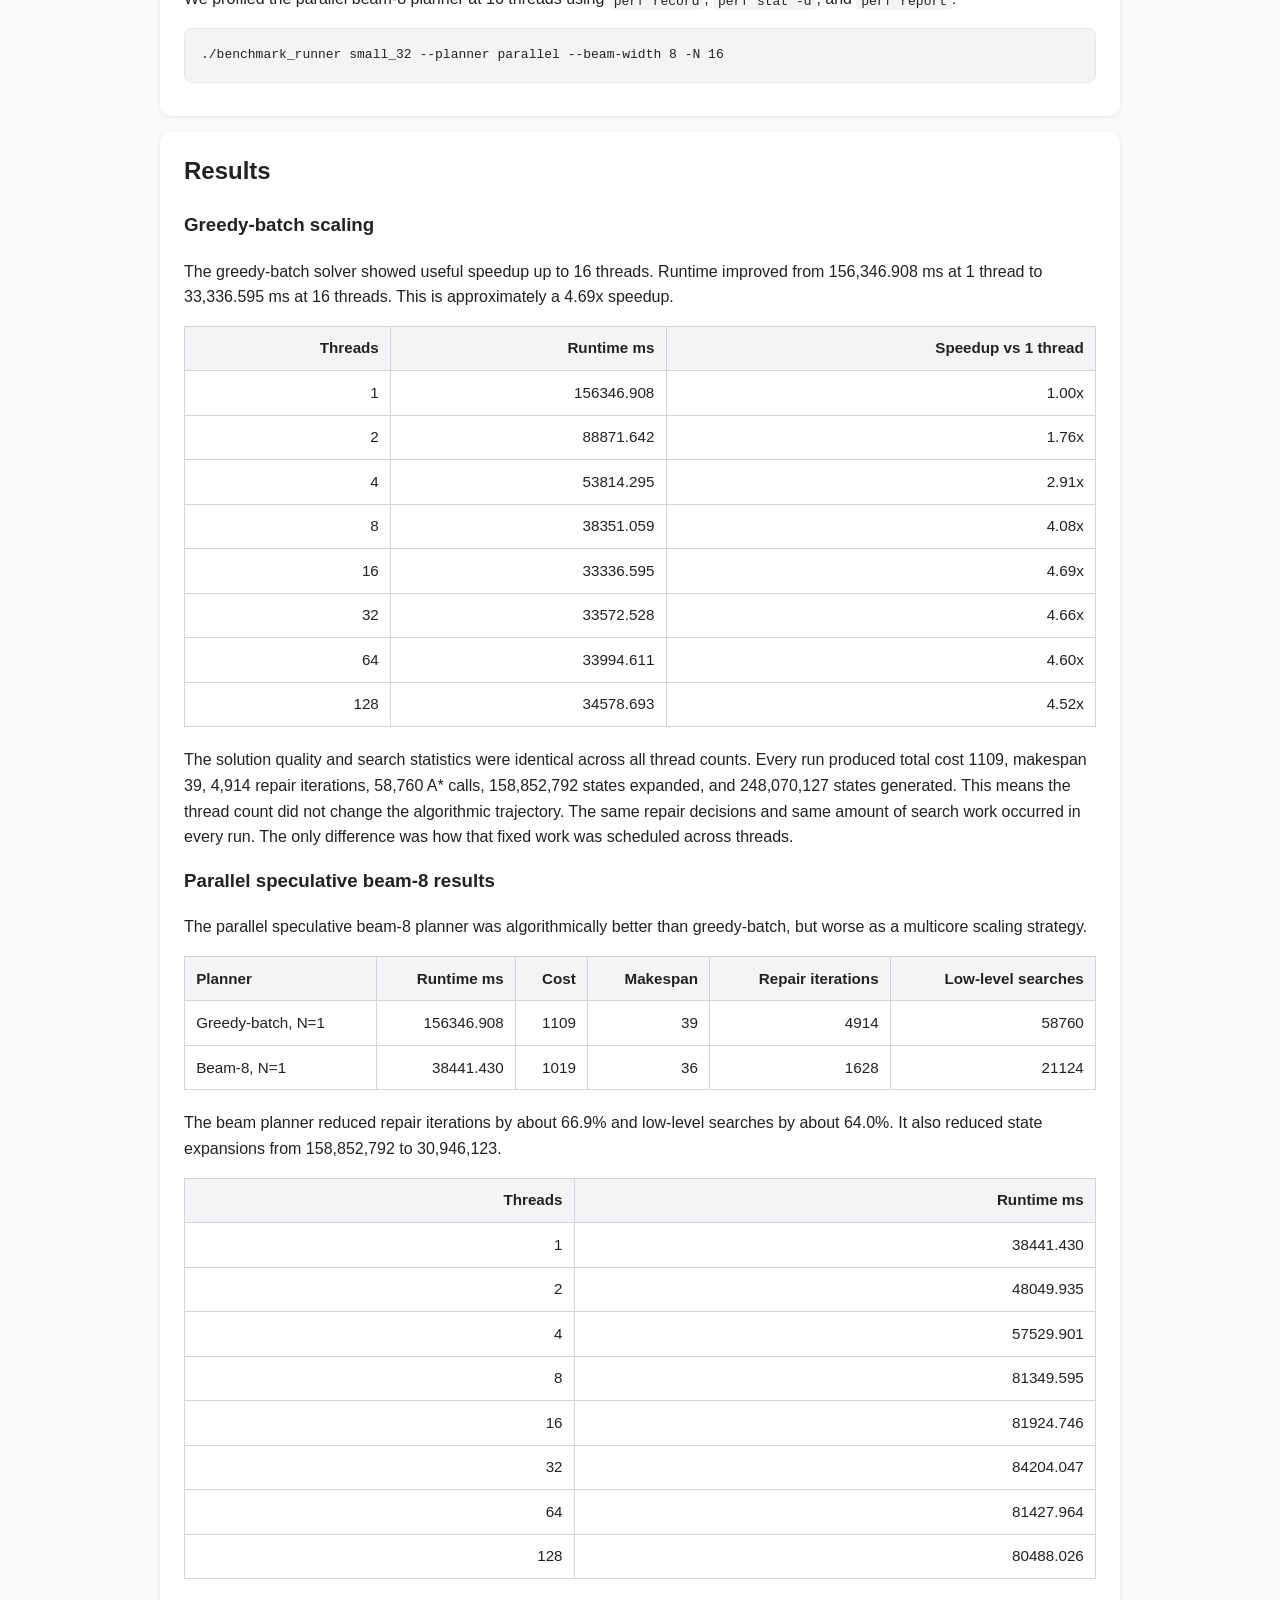
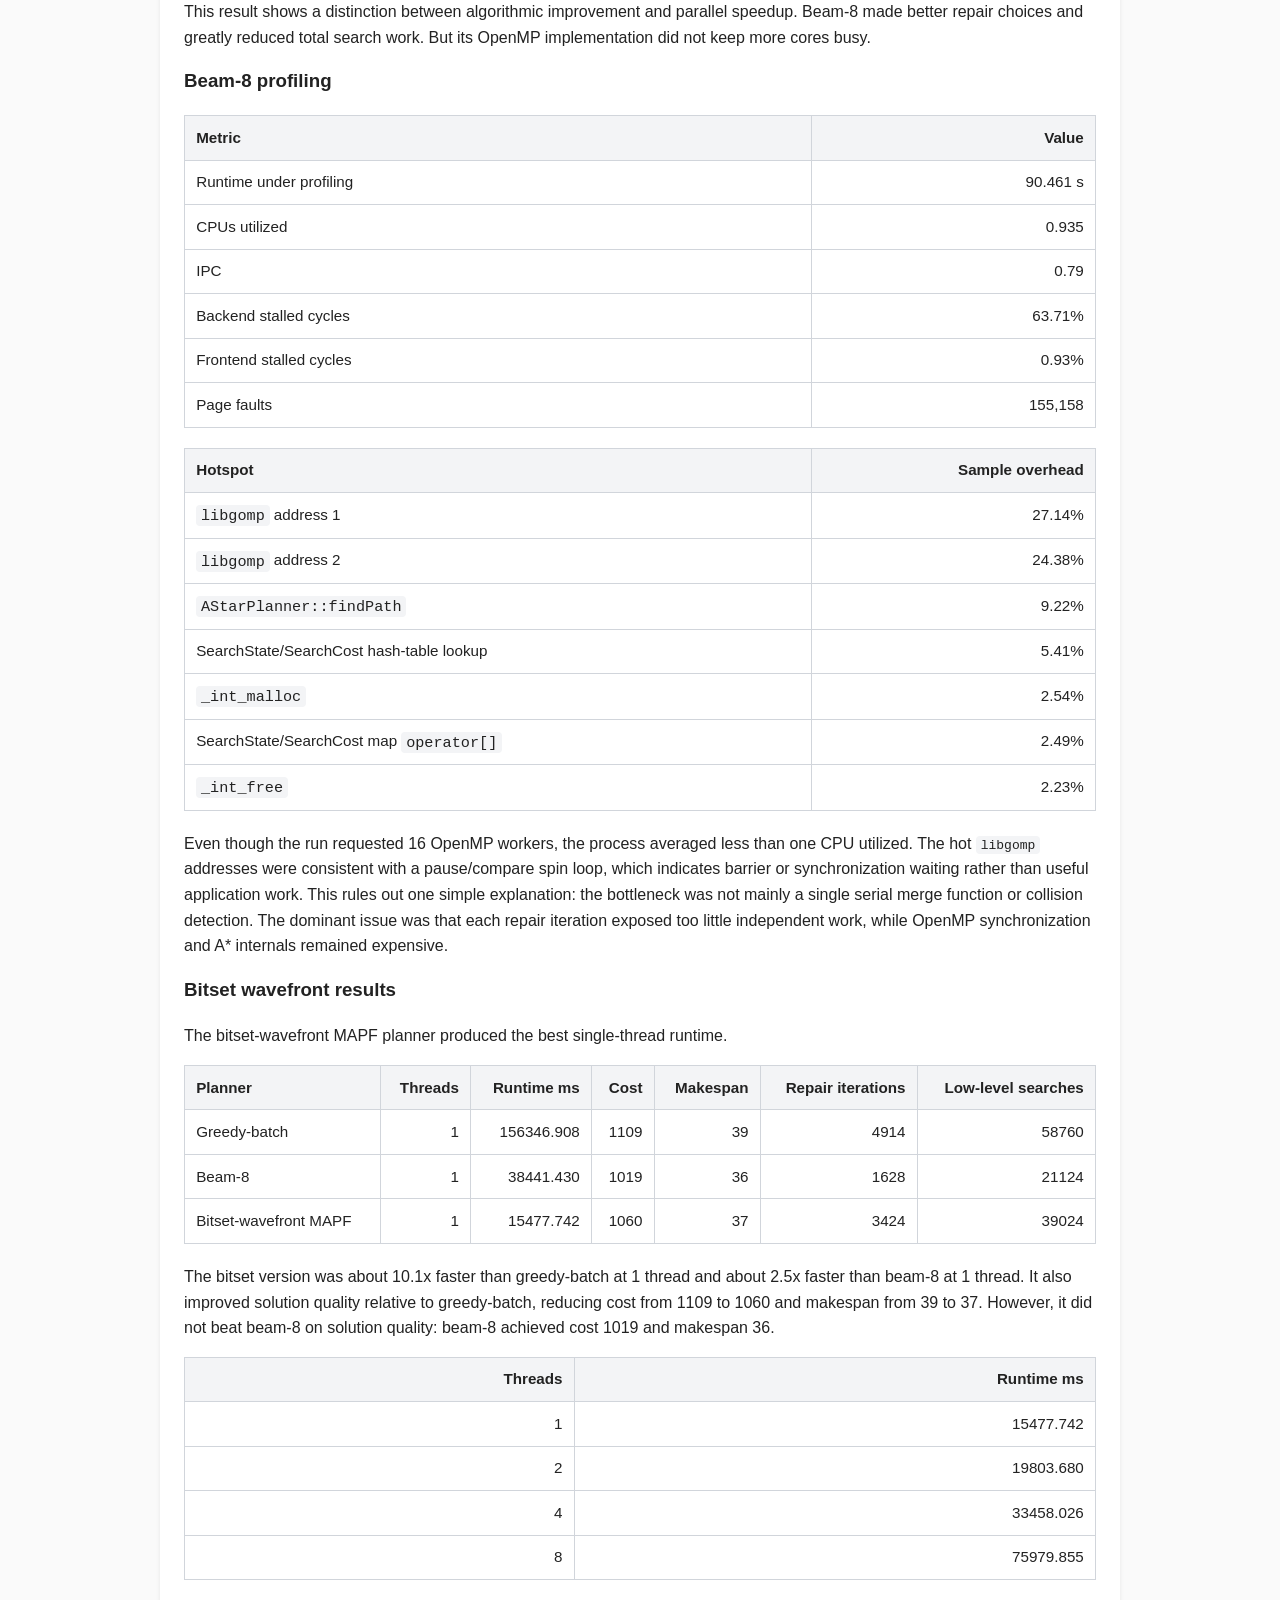
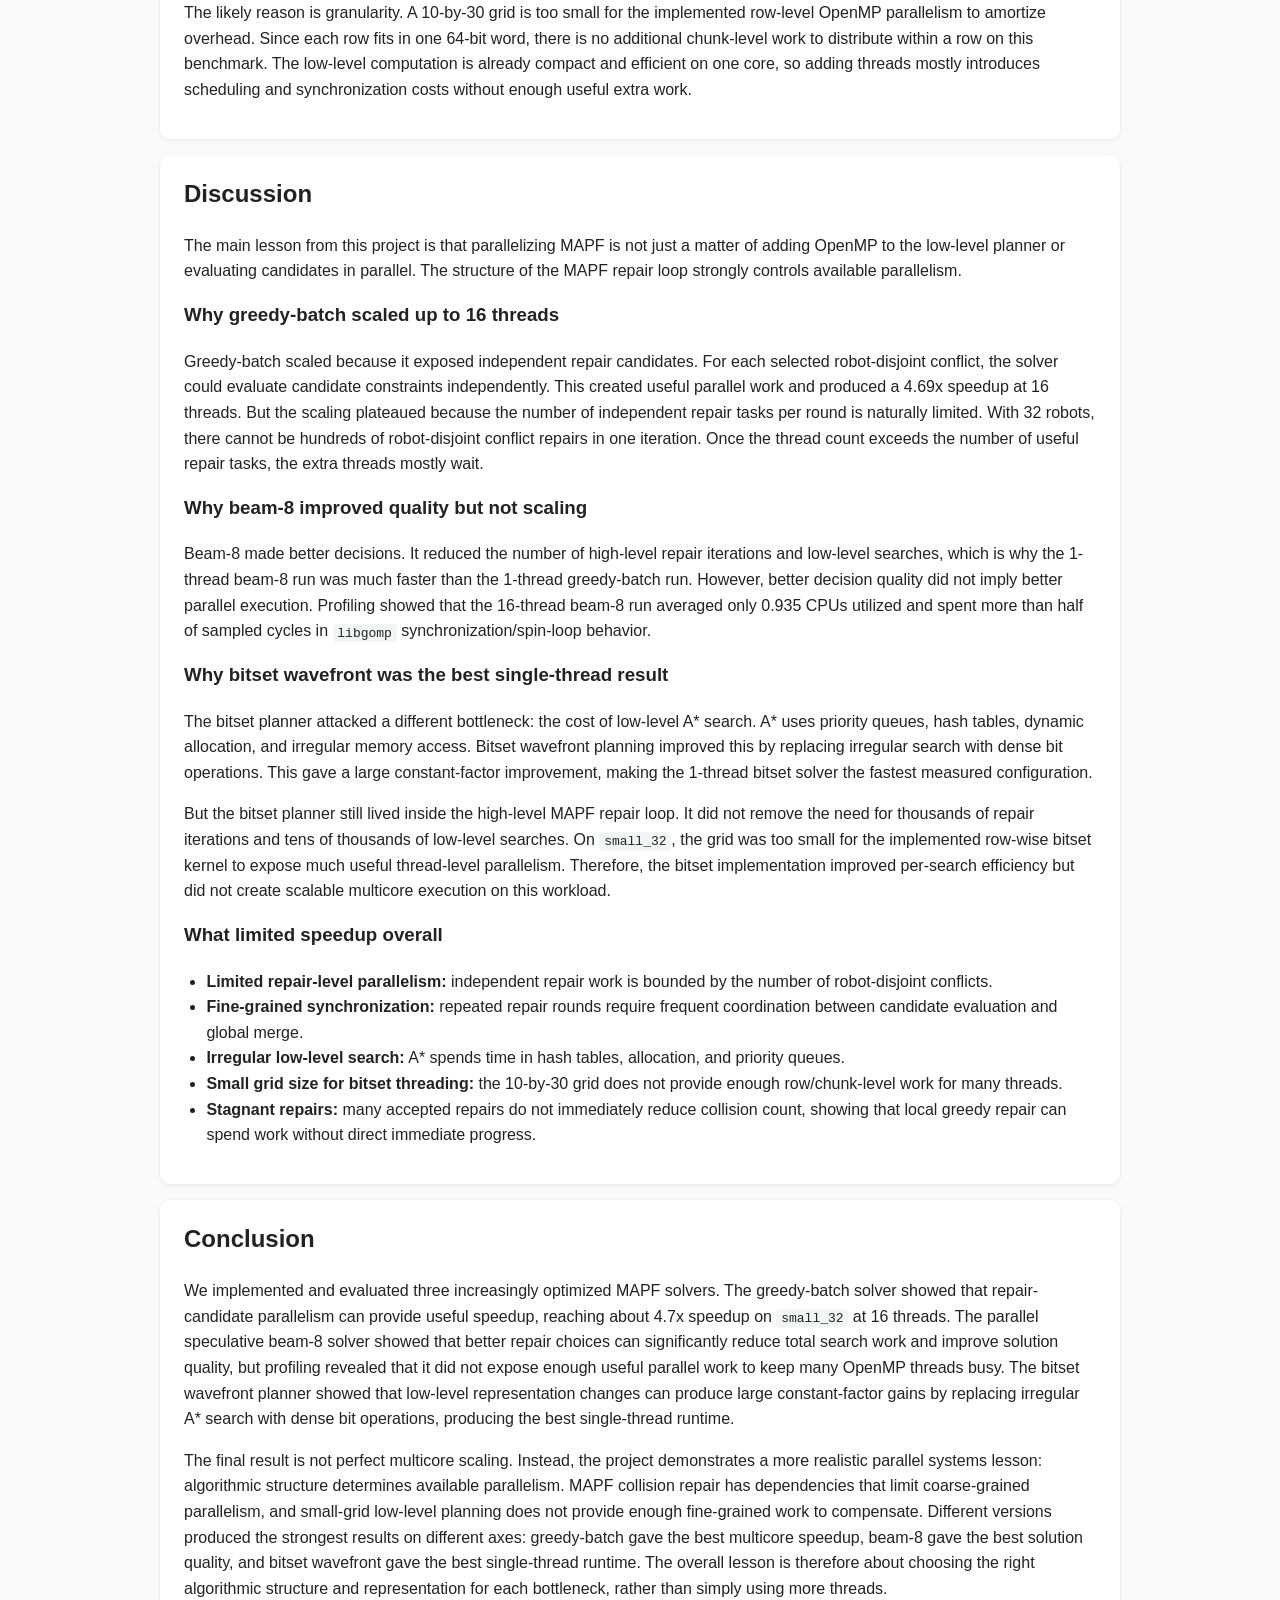
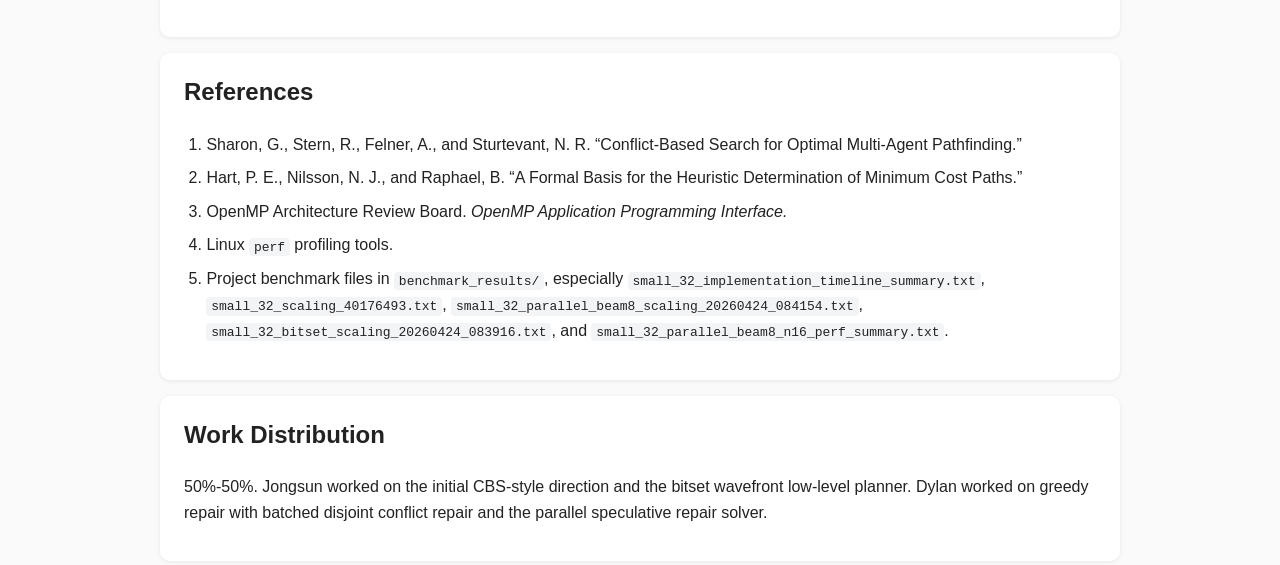
==== commit 62a5f323: "edited final report" ====
--- a/final_report.html
+++ b/final_report.html
@@ -308,7 +308,7 @@
         </tbody>
       </table>
       <p>
-        This changes the low-level planner from irregular graph search into a more regular wavefront computation. In parallel systems terms, this improves spatial locality, reduces allocation traffic, and exposes data-parallel work over rows or bit chunks. This was the most successful constant-factor optimization. On <code>small_32</code>, the bitset MAPF planner solved the instance in 15.5 seconds on one thread, compared with 156.3 seconds for greedy-batch and 38.4 seconds for parallel beam-8.
+        This changes the low-level planner from irregular graph search into a more regular wavefront computation. In parallel systems terms, this improves spatial locality, reduces allocation traffic, and turns low-level search into dense row-wise bit-mask updates. On wider grids, additional chunk-level parallelism would also be possible. This was the most successful constant-factor optimization. On <code>small_32</code>, the bitset MAPF planner solved the instance in 15.5 seconds on one thread, compared with 156.3 seconds for greedy-batch and 38.4 seconds for parallel beam-8.
       </p>
 
       <h3>Abandoned suffix A* optimization</h3>
@@ -452,7 +452,7 @@
         </tbody>
       </table>
       <p>
-        The likely reason is granularity. A 10-by-30 grid is too small for row-level or chunk-level bitset parallelism to amortize OpenMP overhead. Since each row fits in one 64-bit word, the low-level computation is already compact and efficient on one core. Adding threads introduces scheduling and synchronization costs without providing enough additional useful work.
+        The likely reason is granularity. A 10-by-30 grid is too small for the implemented row-level OpenMP parallelism to amortize overhead. Since each row fits in one 64-bit word, there is no additional chunk-level work to distribute within a row on this benchmark. The low-level computation is already compact and efficient on one core, so adding threads mostly introduces scheduling and synchronization costs without enough useful extra work.
       </p>
     </section>
 
@@ -474,7 +474,7 @@
         The bitset planner attacked a different bottleneck: the cost of low-level A* search. A* uses priority queues, hash tables, dynamic allocation, and irregular memory access. Bitset wavefront planning improved this by replacing irregular search with dense bit operations. This gave a large constant-factor improvement, making the 1-thread bitset solver the fastest measured configuration.
       </p>
       <p>
-        But the bitset planner still lived inside the high-level MAPF repair loop. It did not remove the need for thousands of repair iterations and tens of thousands of low-level searches. On <code>small_32</code>, the grid was too small for the bitset kernel itself to expose much thread-level parallelism. Therefore, the bitset implementation improved per-search efficiency but did not create scalable multicore execution.
+        But the bitset planner still lived inside the high-level MAPF repair loop. It did not remove the need for thousands of repair iterations and tens of thousands of low-level searches. On <code>small_32</code>, the grid was too small for the implemented row-wise bitset kernel to expose much useful thread-level parallelism. Therefore, the bitset implementation improved per-search efficiency but did not create scalable multicore execution on this workload.
       </p>
       <h3>What limited speedup overall</h3>
       <ul>
@@ -492,7 +492,7 @@
         We implemented and evaluated three increasingly optimized MAPF solvers. The greedy-batch solver showed that repair-candidate parallelism can provide useful speedup, reaching about 4.7x speedup on <code>small_32</code> at 16 threads. The parallel speculative beam-8 solver showed that better repair choices can significantly reduce total search work and improve solution quality, but profiling revealed that it did not expose enough useful parallel work to keep many OpenMP threads busy. The bitset wavefront planner showed that low-level representation changes can produce large constant-factor gains by replacing irregular A* search with dense bit operations, producing the best single-thread runtime.
       </p>
       <p>
-        The final result is not perfect multicore scaling. Instead, the project demonstrates a more realistic parallel systems lesson: algorithmic structure determines available parallelism. MAPF collision repair has dependencies that limit coarse-grained parallelism, and small-grid low-level planning does not provide enough fine-grained work to compensate. Our best result was therefore a combination of algorithmic improvement and representation improvement, rather than simply using more threads.
+        The final result is not perfect multicore scaling. Instead, the project demonstrates a more realistic parallel systems lesson: algorithmic structure determines available parallelism. MAPF collision repair has dependencies that limit coarse-grained parallelism, and small-grid low-level planning does not provide enough fine-grained work to compensate. Different versions produced the strongest results on different axes: greedy-batch gave the best multicore speedup, beam-8 gave the best solution quality, and bitset wavefront gave the best single-thread runtime. The overall lesson is therefore about choosing the right algorithmic structure and representation for each bottleneck, rather than simply using more threads.
       </p>
     </section>
 
@@ -509,8 +509,8 @@
 
     <section id="work-distribution">
       <h2>Work Distribution</h2>
-      <p class="note">
-        The public webpage omits detailed private credit allocation. The Gradescope PDF version should include the final work distribution and credit split if required by the course staff.
+      <p>
+        50%-50%. Jongsun worked on the initial CBS-style direction and the bitset wavefront low-level planner. Dylan worked on greedy repair with batched disjoint conflict repair and the parallel speculative repair solver.
       </p>
     </section>
   </main>
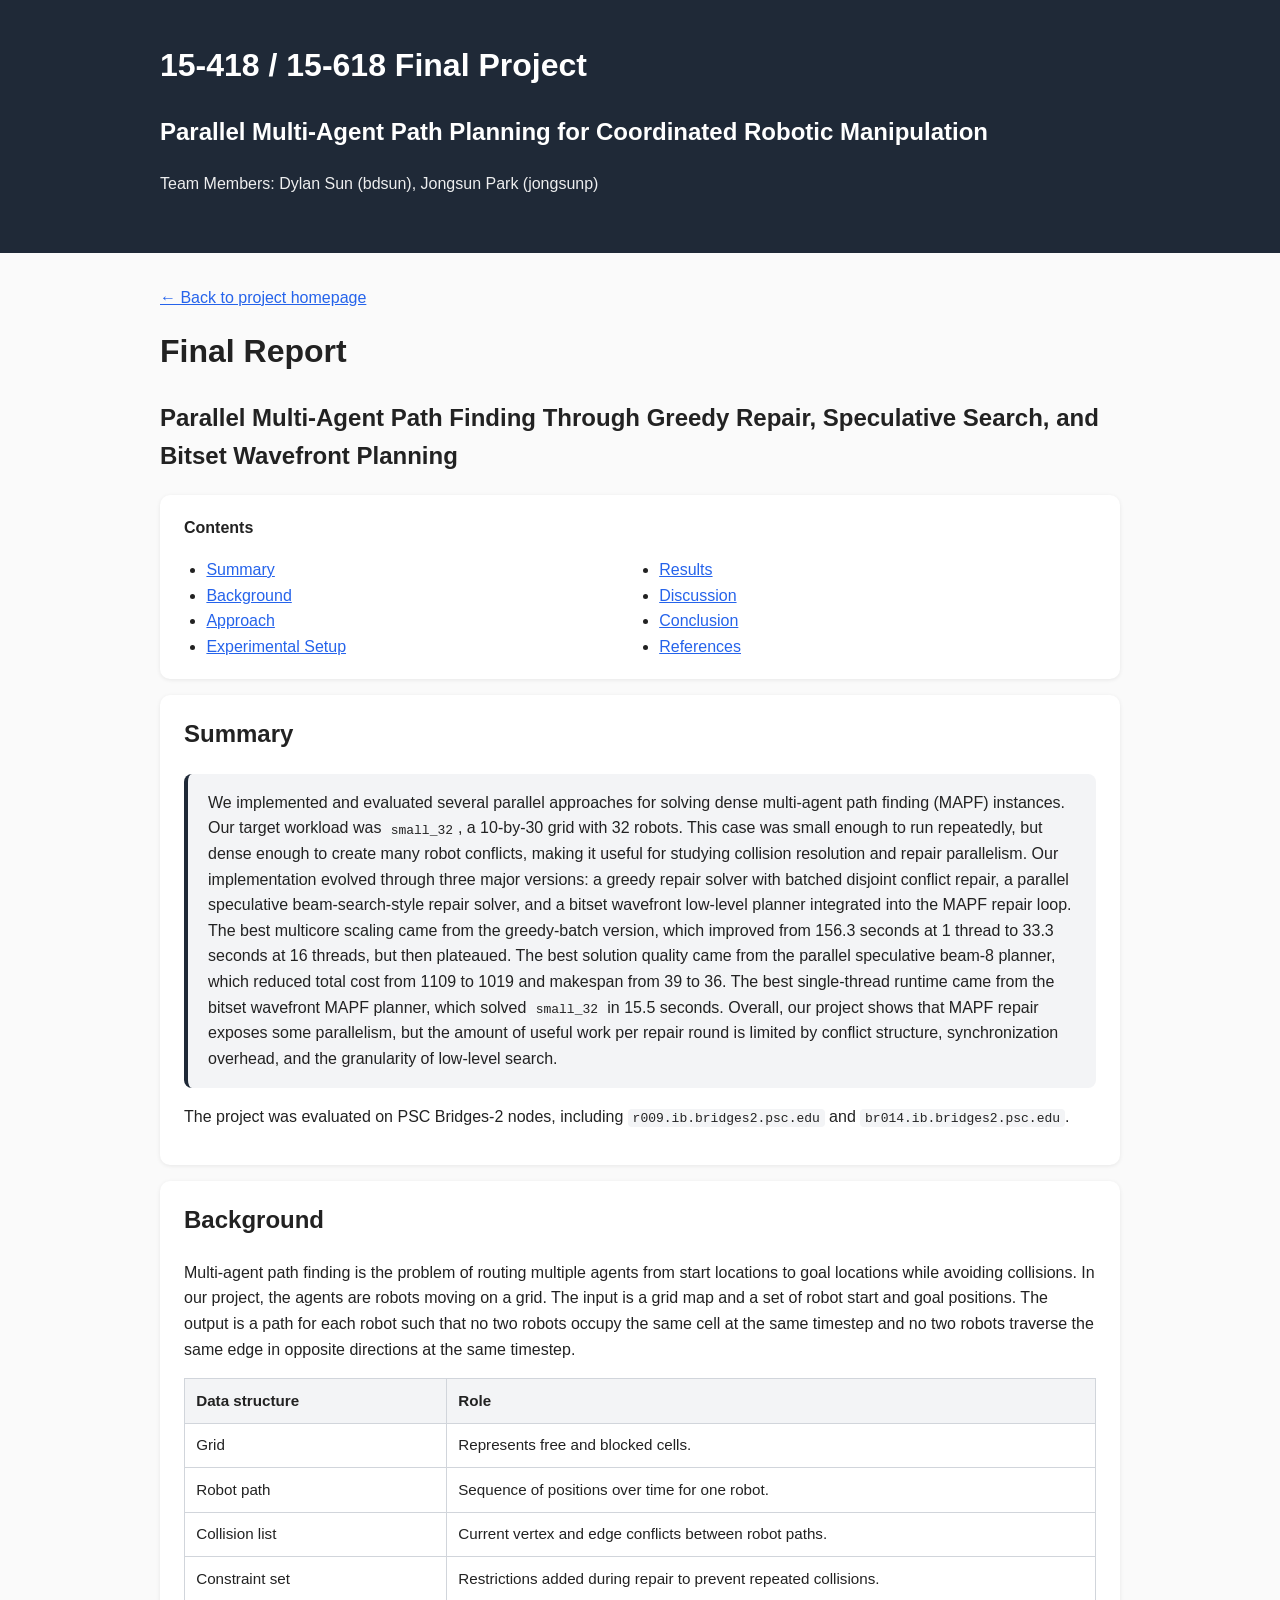
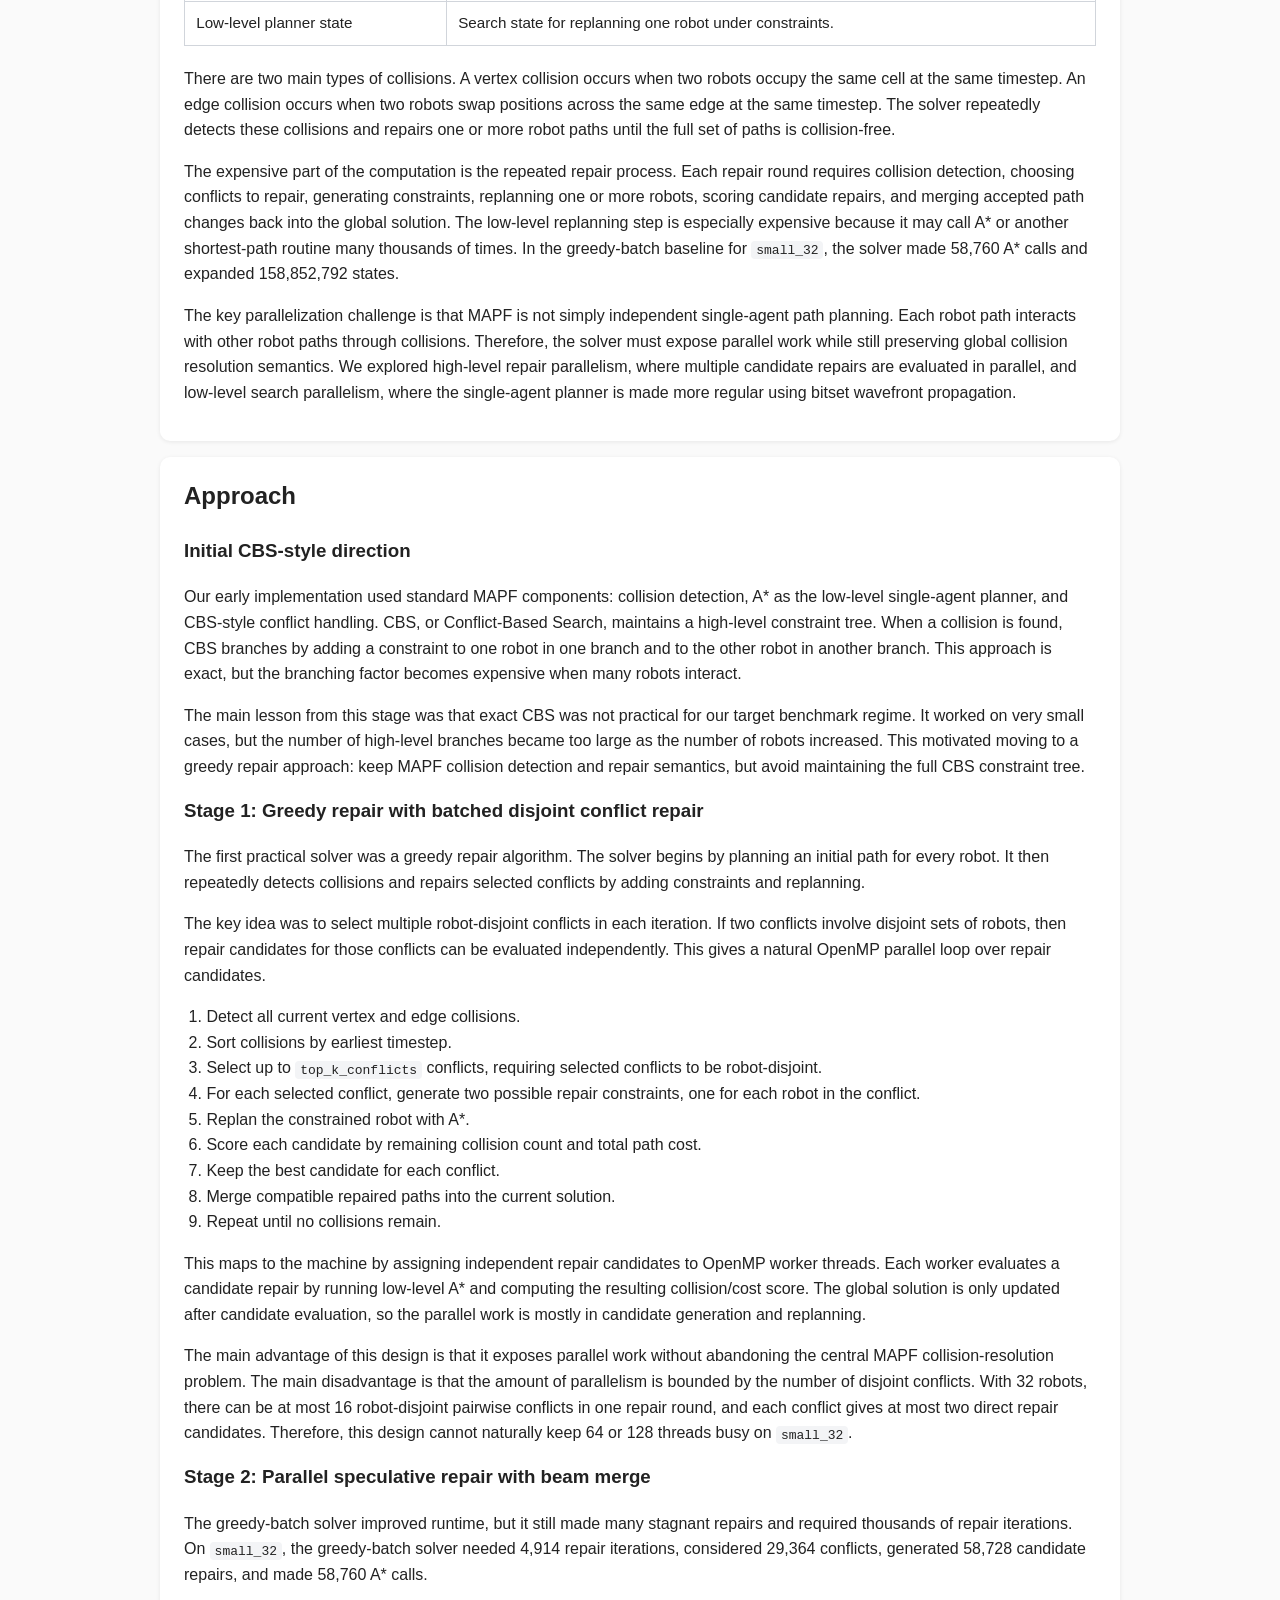
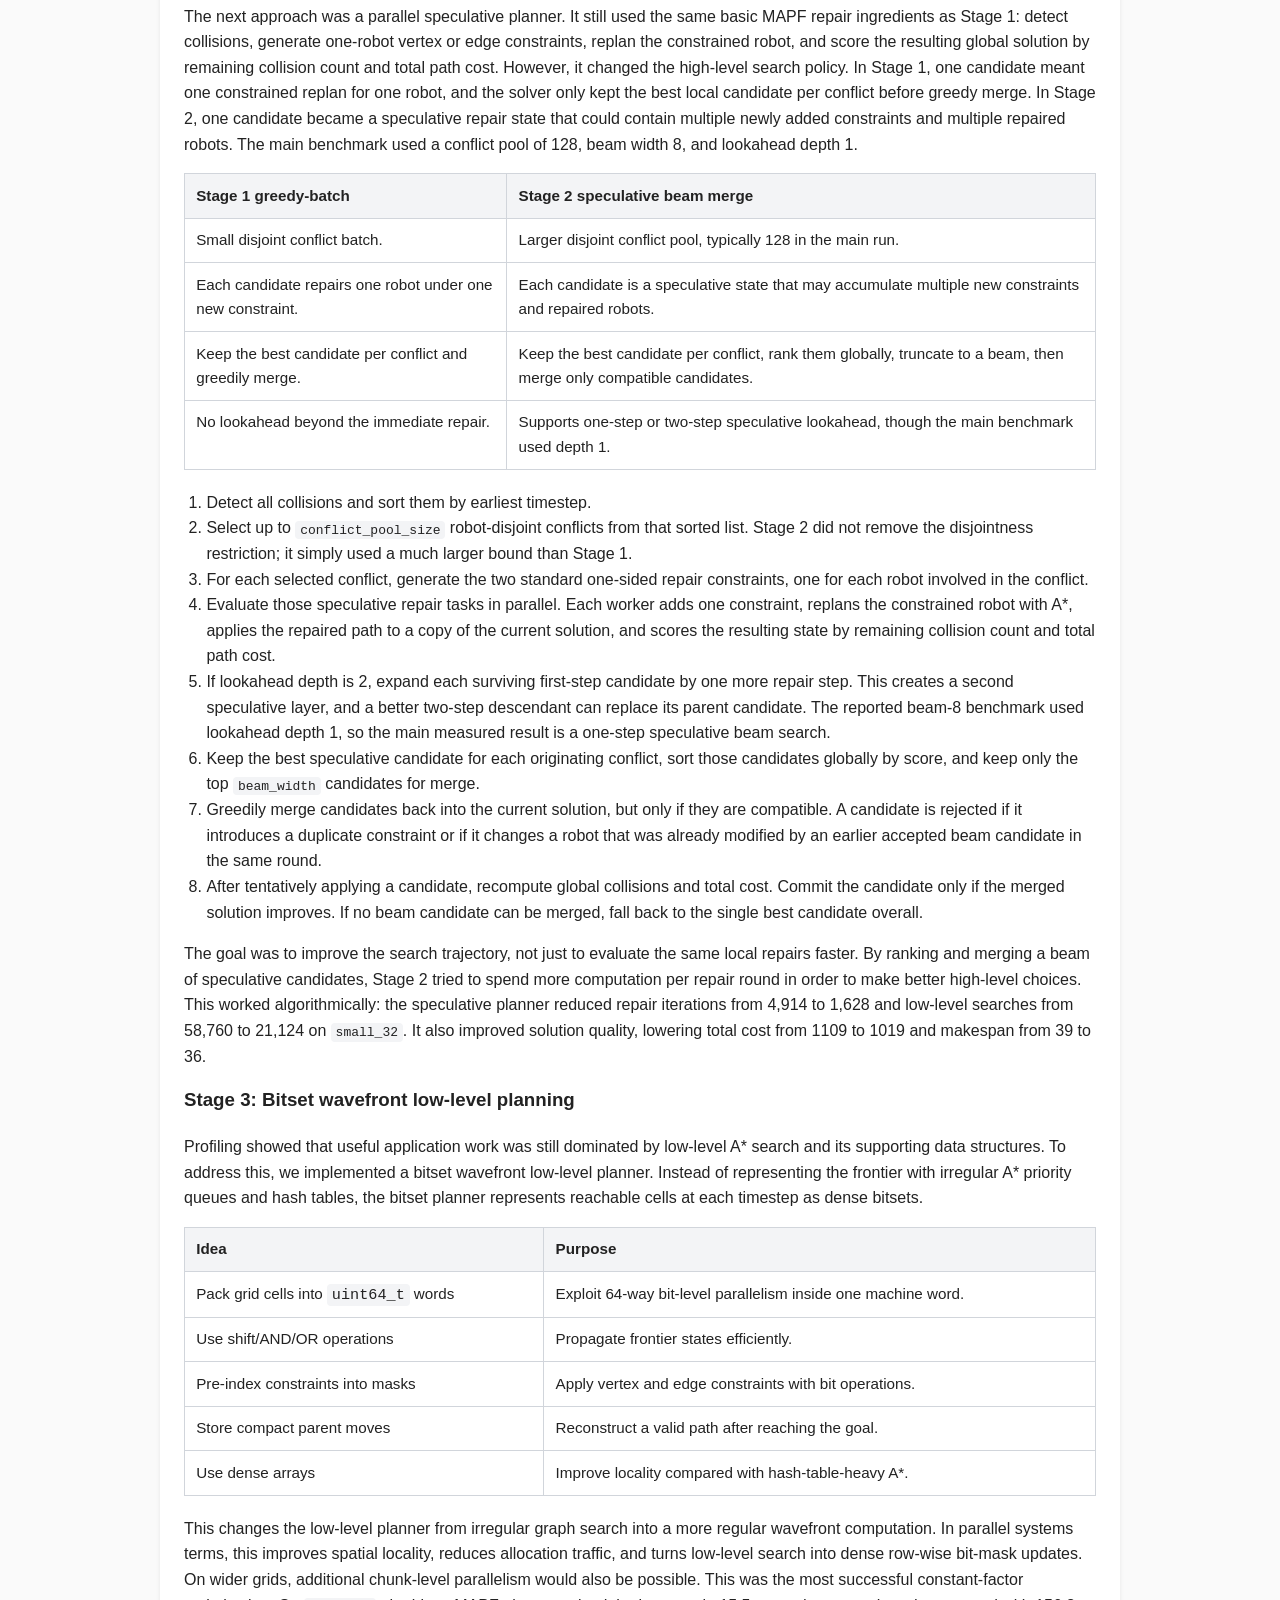
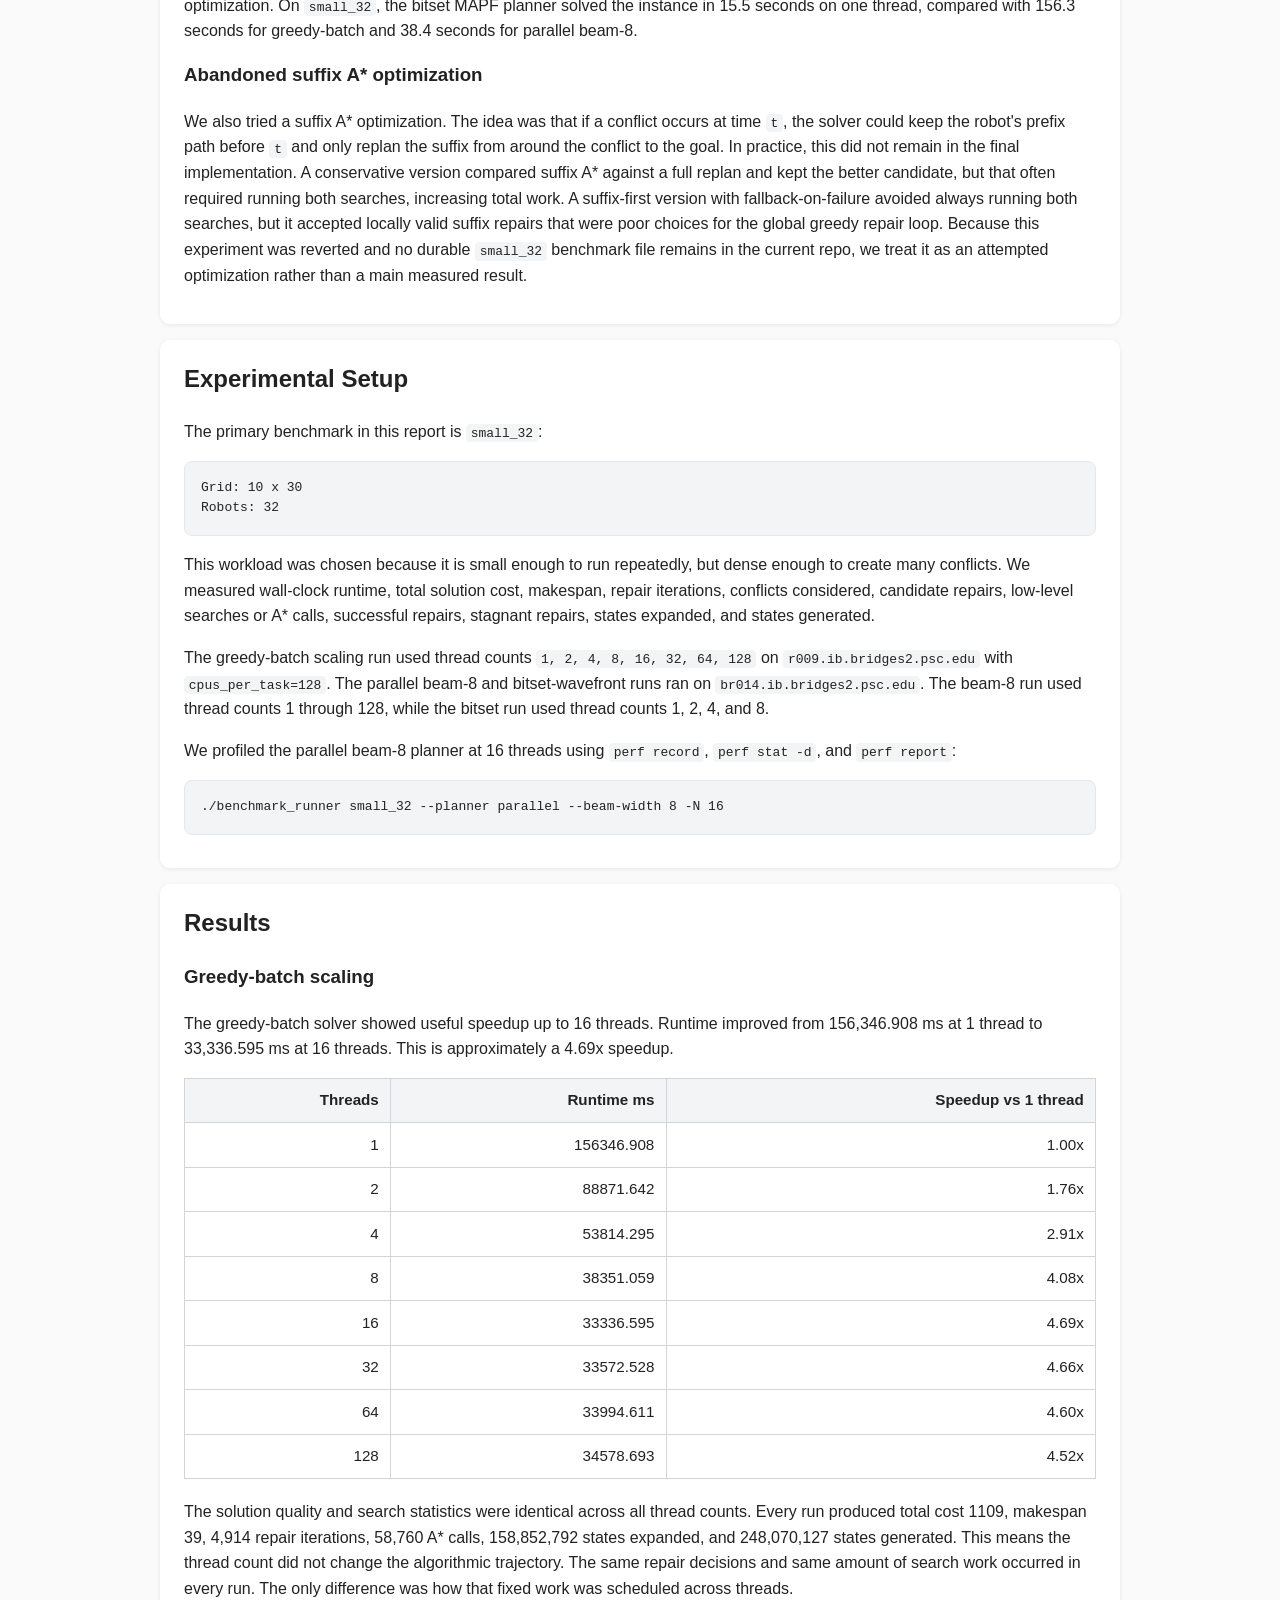
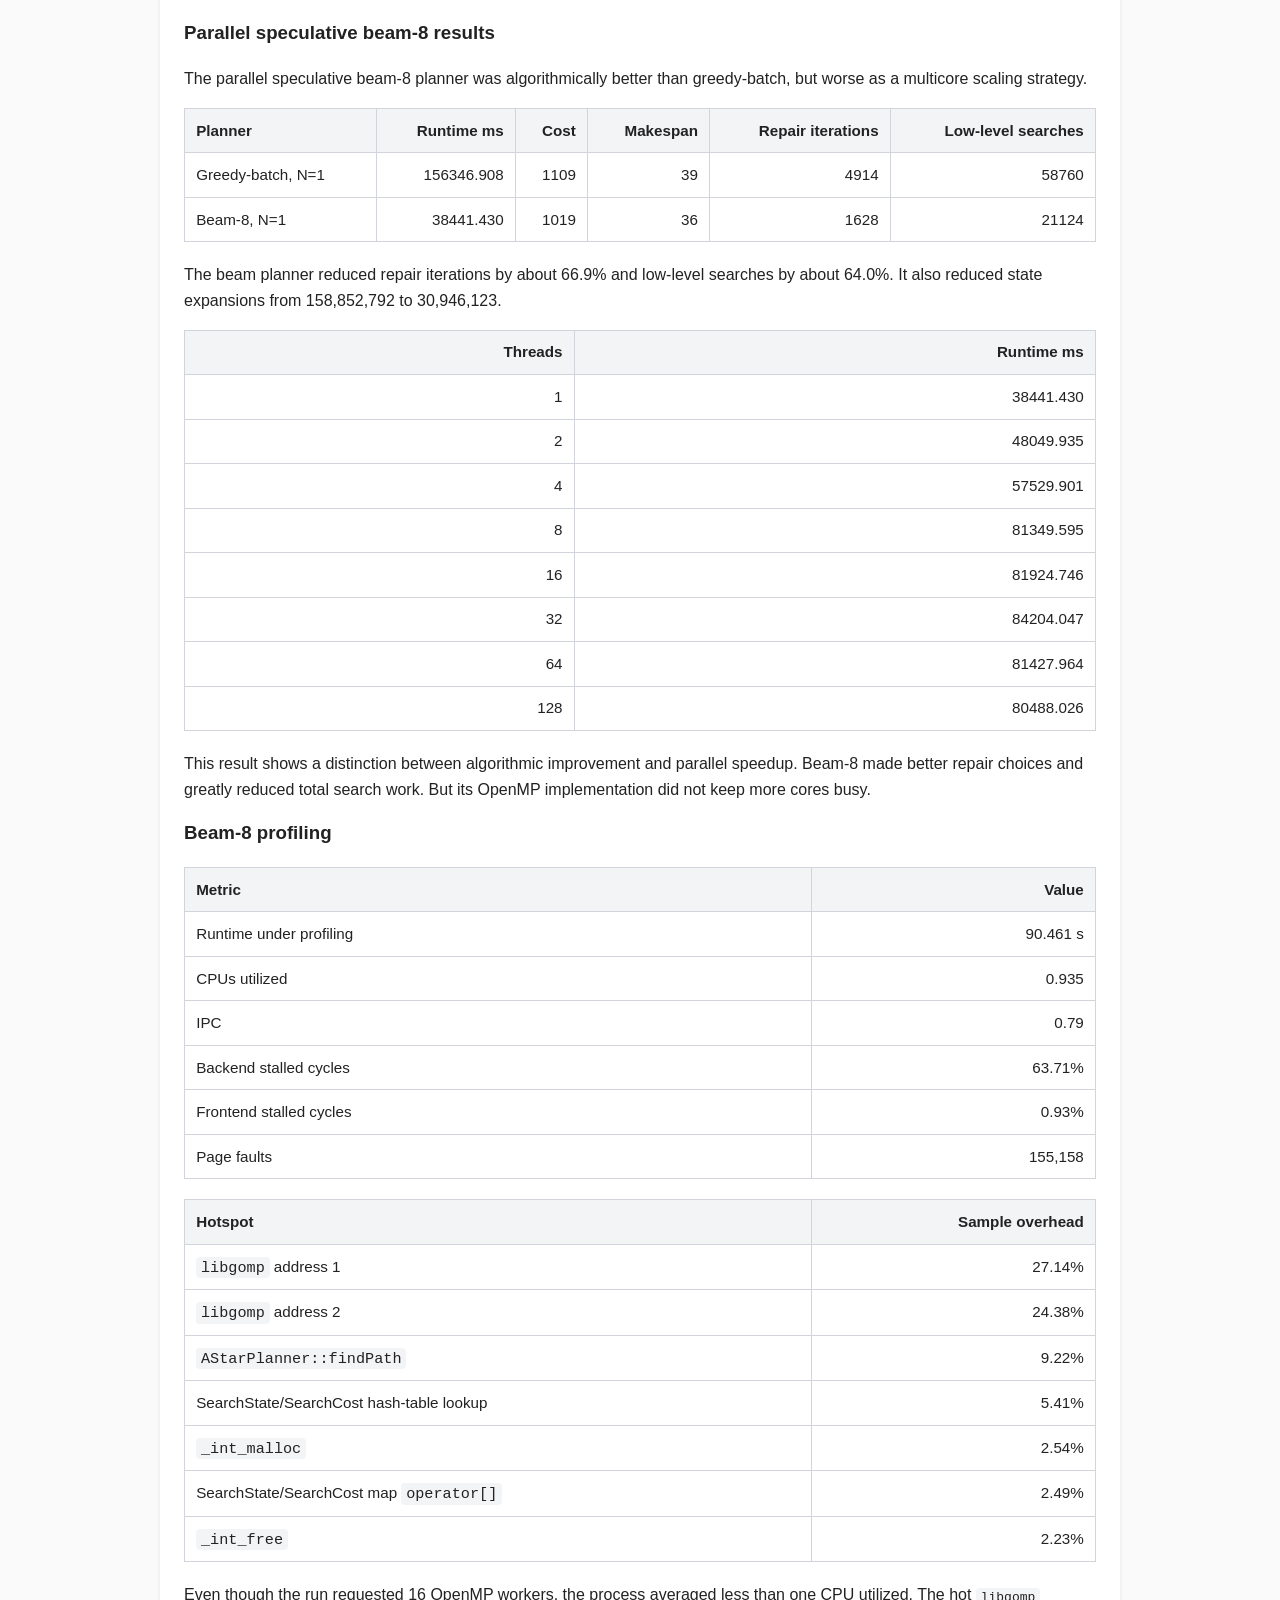
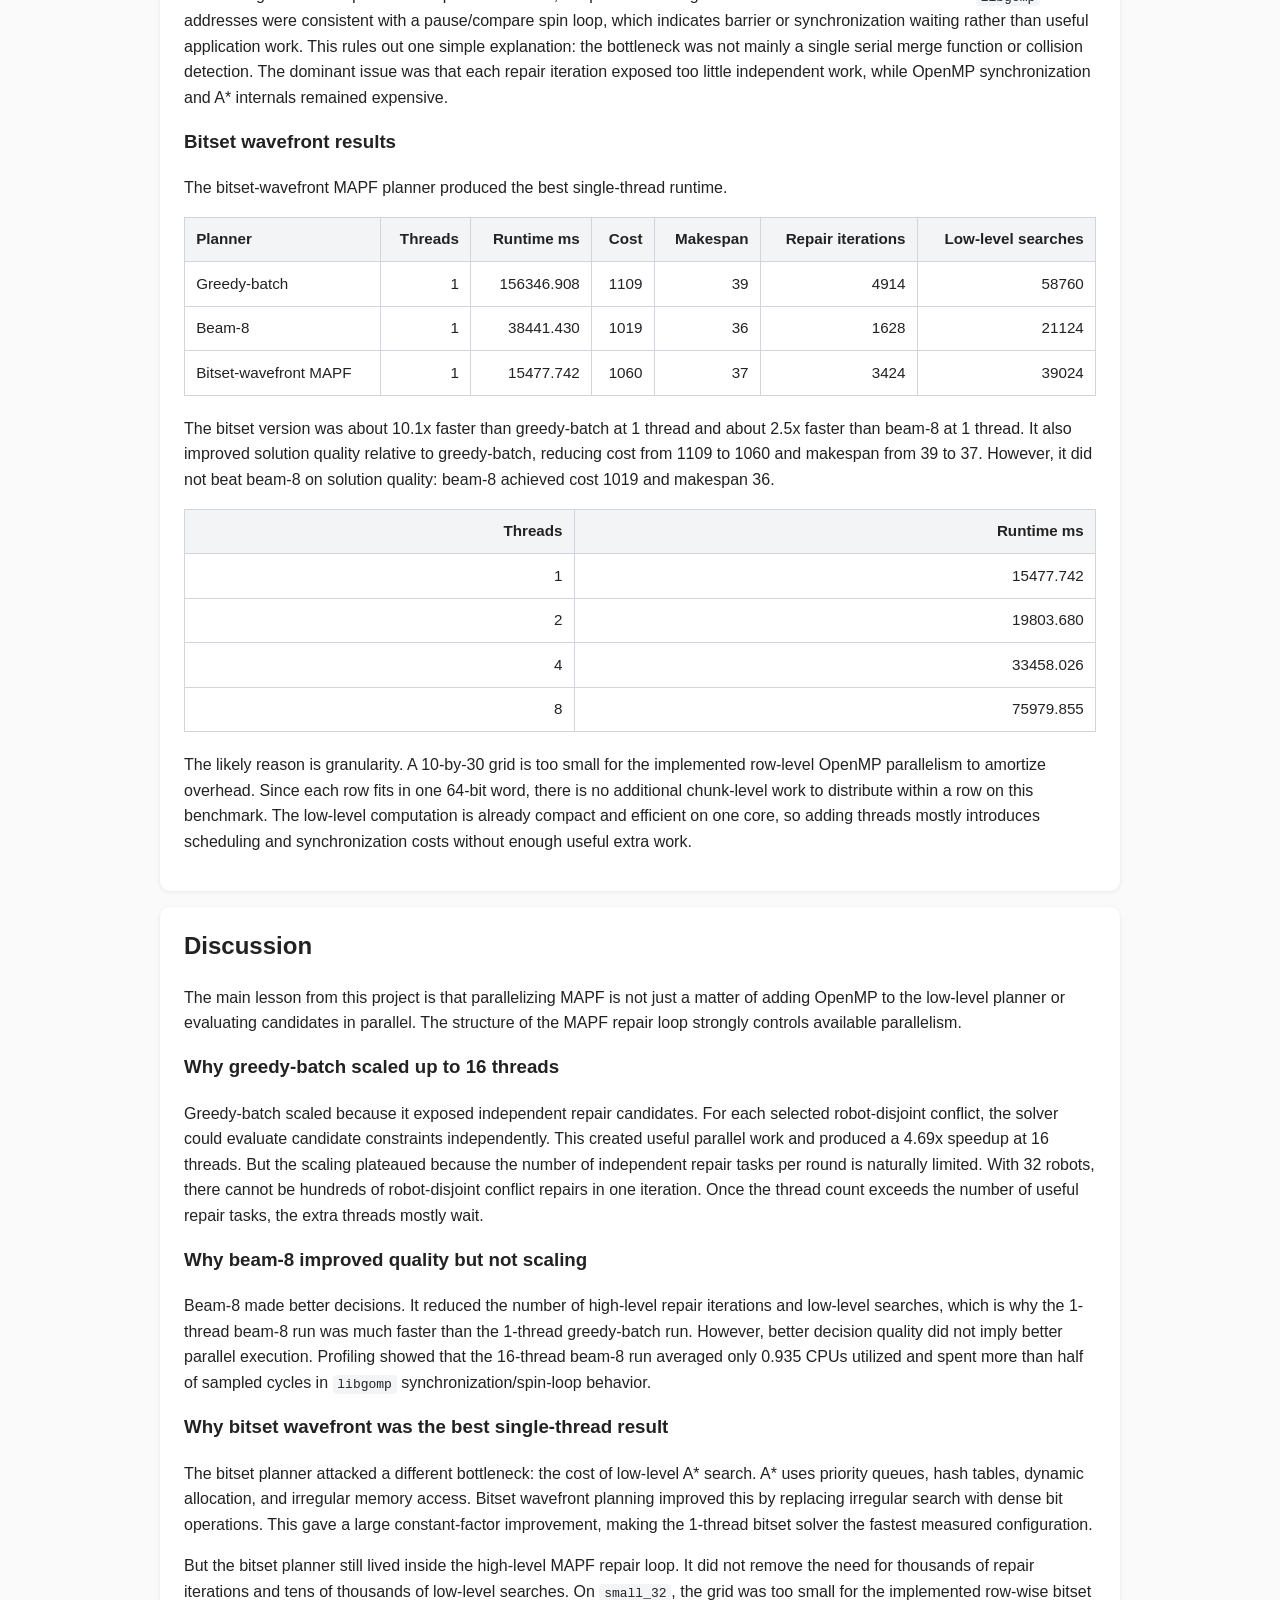
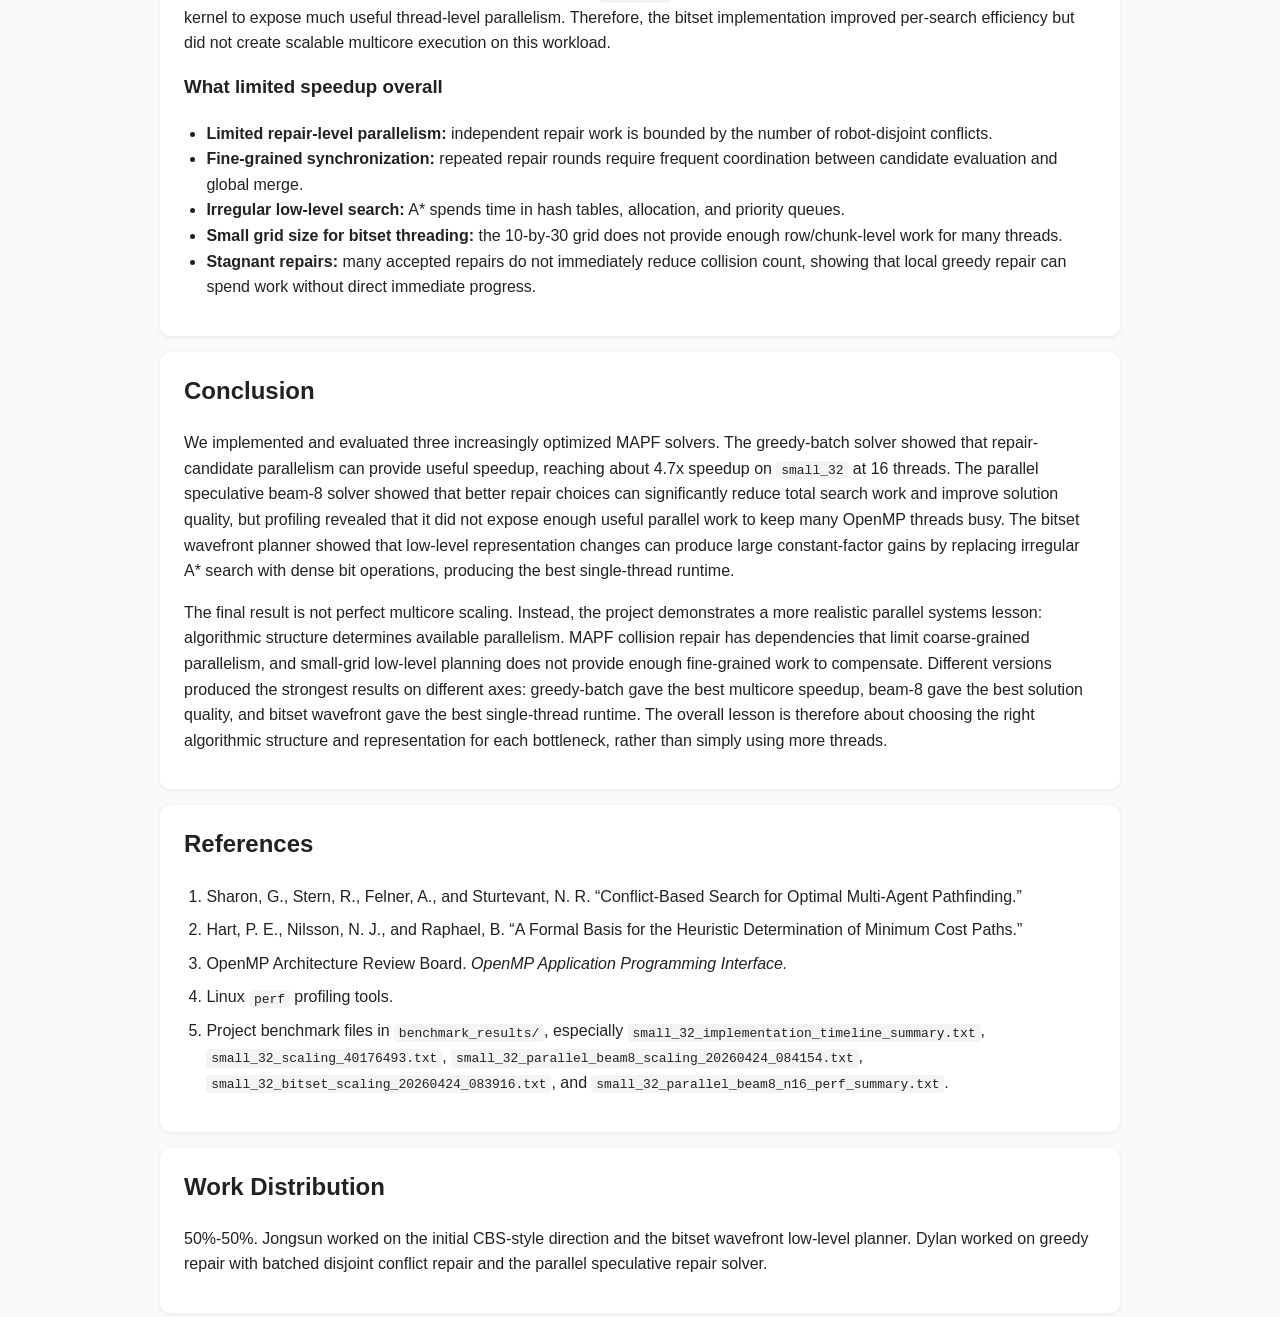
==== commit 1e67af6e: "Updated final report" ====
--- a/final_report.html
+++ b/final_report.html
@@ -279,16 +279,31 @@
         The greedy-batch solver improved runtime, but it still made many stagnant repairs and required thousands of repair iterations. On <code>small_32</code>, the greedy-batch solver needed 4,914 repair iterations, considered 29,364 conflicts, generated 58,728 candidate repairs, and made 58,760 A* calls.
       </p>
       <p>
-        The next approach was a parallel speculative planner. Instead of only committing the locally best repair from a small set of disjoint conflicts, this solver considered a larger conflict pool and kept a beam of promising candidates. The main benchmark used a conflict pool of 128 and beam width 8.
-      </p>
-      <ul>
-        <li>Use a larger conflict pool.</li>
-        <li>Evaluate speculative repair candidates in parallel.</li>
-        <li>Keep multiple promising candidates rather than only one greedy choice.</li>
-        <li>Merge candidate repairs while avoiding duplicate constraints and avoiding candidates that modify already-changed robots.</li>
-      </ul>
-      <p>
-        The goal was to improve the search trajectory. If the solver makes better repair choices, it may need fewer high-level iterations, fewer low-level searches, and fewer total state expansions. This worked algorithmically: the speculative planner reduced repair iterations from 4,914 to 1,628 and low-level searches from 58,760 to 21,124 on <code>small_32</code>. It also improved solution quality, lowering total cost from 1109 to 1019 and makespan from 39 to 36.
+        The next approach was a parallel speculative planner. It still used the same basic MAPF repair ingredients as Stage 1: detect collisions, generate one-robot vertex or edge constraints, replan the constrained robot, and score the resulting global solution by remaining collision count and total path cost. However, it changed the high-level search policy. In Stage 1, one candidate meant one constrained replan for one robot, and the solver only kept the best local candidate per conflict before greedy merge. In Stage 2, one candidate became a speculative repair state that could contain multiple newly added constraints and multiple repaired robots. The main benchmark used a conflict pool of 128, beam width 8, and lookahead depth 1.
+      </p>
+      <table>
+        <thead>
+          <tr><th>Stage 1 greedy-batch</th><th>Stage 2 speculative beam merge</th></tr>
+        </thead>
+        <tbody>
+          <tr><td>Small disjoint conflict batch.</td><td>Larger disjoint conflict pool, typically 128 in the main run.</td></tr>
+          <tr><td>Each candidate repairs one robot under one new constraint.</td><td>Each candidate is a speculative state that may accumulate multiple new constraints and repaired robots.</td></tr>
+          <tr><td>Keep the best candidate per conflict and greedily merge.</td><td>Keep the best candidate per conflict, rank them globally, truncate to a beam, then merge only compatible candidates.</td></tr>
+          <tr><td>No lookahead beyond the immediate repair.</td><td>Supports one-step or two-step speculative lookahead, though the main benchmark used depth 1.</td></tr>
+        </tbody>
+      </table>
+      <ol>
+        <li>Detect all collisions and sort them by earliest timestep.</li>
+        <li>Select up to <code>conflict_pool_size</code> robot-disjoint conflicts from that sorted list. Stage 2 did not remove the disjointness restriction; it simply used a much larger bound than Stage 1.</li>
+        <li>For each selected conflict, generate the two standard one-sided repair constraints, one for each robot involved in the conflict.</li>
+        <li>Evaluate those speculative repair tasks in parallel. Each worker adds one constraint, replans the constrained robot with A*, applies the repaired path to a copy of the current solution, and scores the resulting state by remaining collision count and total path cost.</li>
+        <li>If lookahead depth is 2, expand each surviving first-step candidate by one more repair step. This creates a second speculative layer, and a better two-step descendant can replace its parent candidate. The reported beam-8 benchmark used lookahead depth 1, so the main measured result is a one-step speculative beam search.</li>
+        <li>Keep the best speculative candidate for each originating conflict, sort those candidates globally by score, and keep only the top <code>beam_width</code> candidates for merge.</li>
+        <li>Greedily merge candidates back into the current solution, but only if they are compatible. A candidate is rejected if it introduces a duplicate constraint or if it changes a robot that was already modified by an earlier accepted beam candidate in the same round.</li>
+        <li>After tentatively applying a candidate, recompute global collisions and total cost. Commit the candidate only if the merged solution improves. If no beam candidate can be merged, fall back to the single best candidate overall.</li>
+      </ol>
+      <p>
+        The goal was to improve the search trajectory, not just to evaluate the same local repairs faster. By ranking and merging a beam of speculative candidates, Stage 2 tried to spend more computation per repair round in order to make better high-level choices. This worked algorithmically: the speculative planner reduced repair iterations from 4,914 to 1,628 and low-level searches from 58,760 to 21,124 on <code>small_32</code>. It also improved solution quality, lowering total cost from 1109 to 1019 and makespan from 39 to 36.
       </p>
 
       <h3>Stage 3: Bitset wavefront low-level planning</h3>
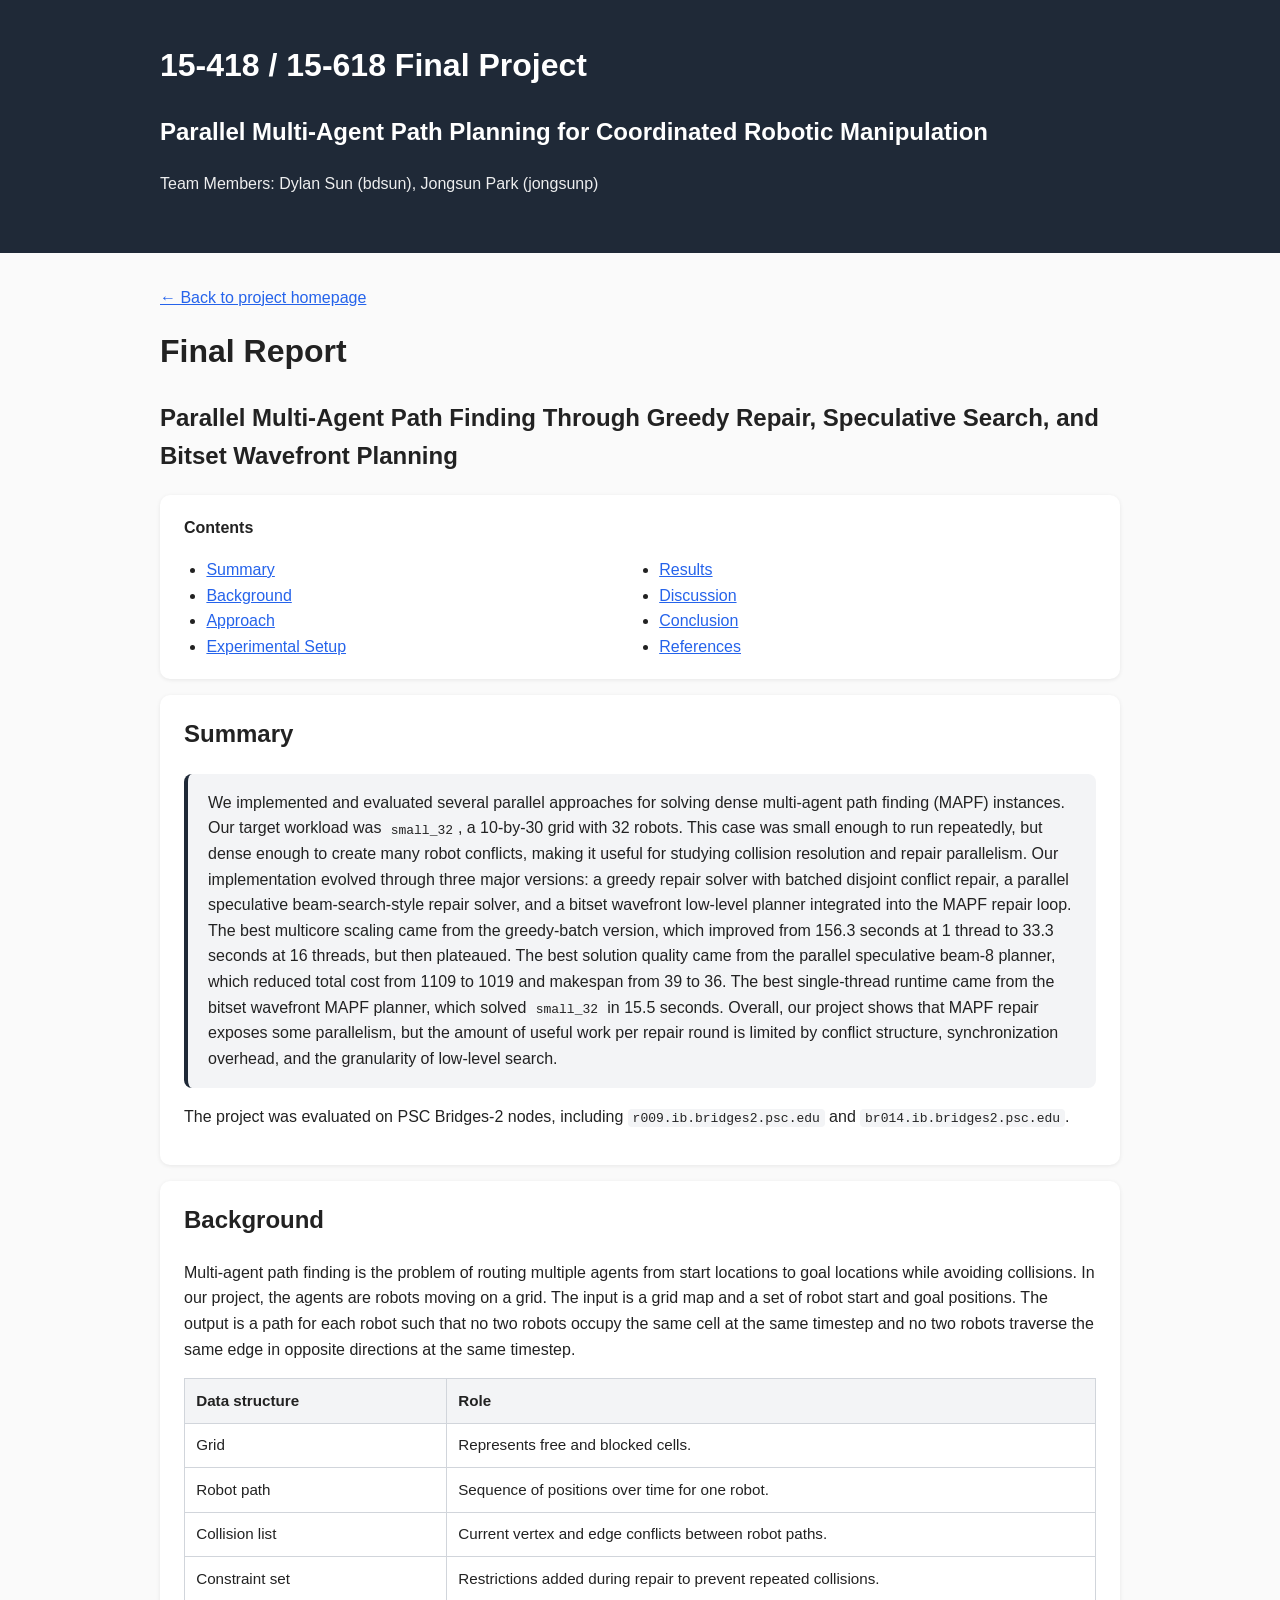
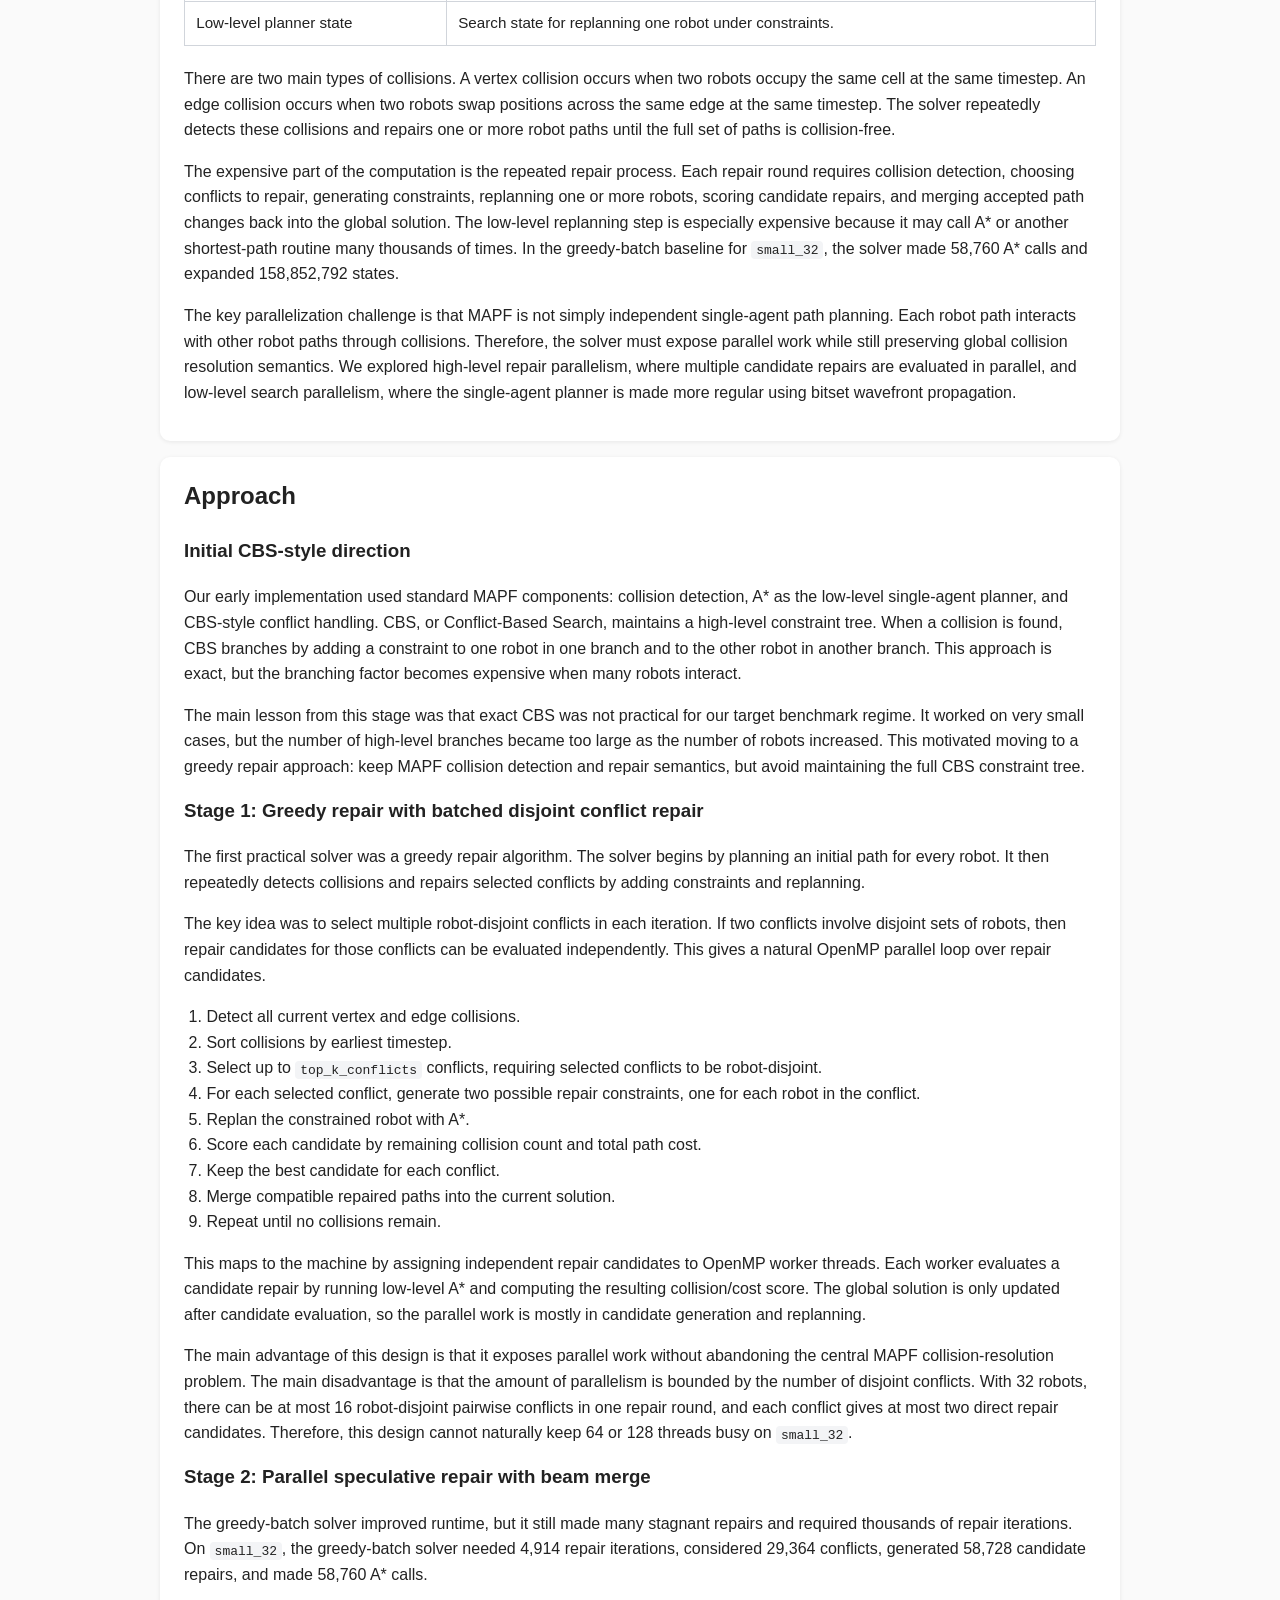
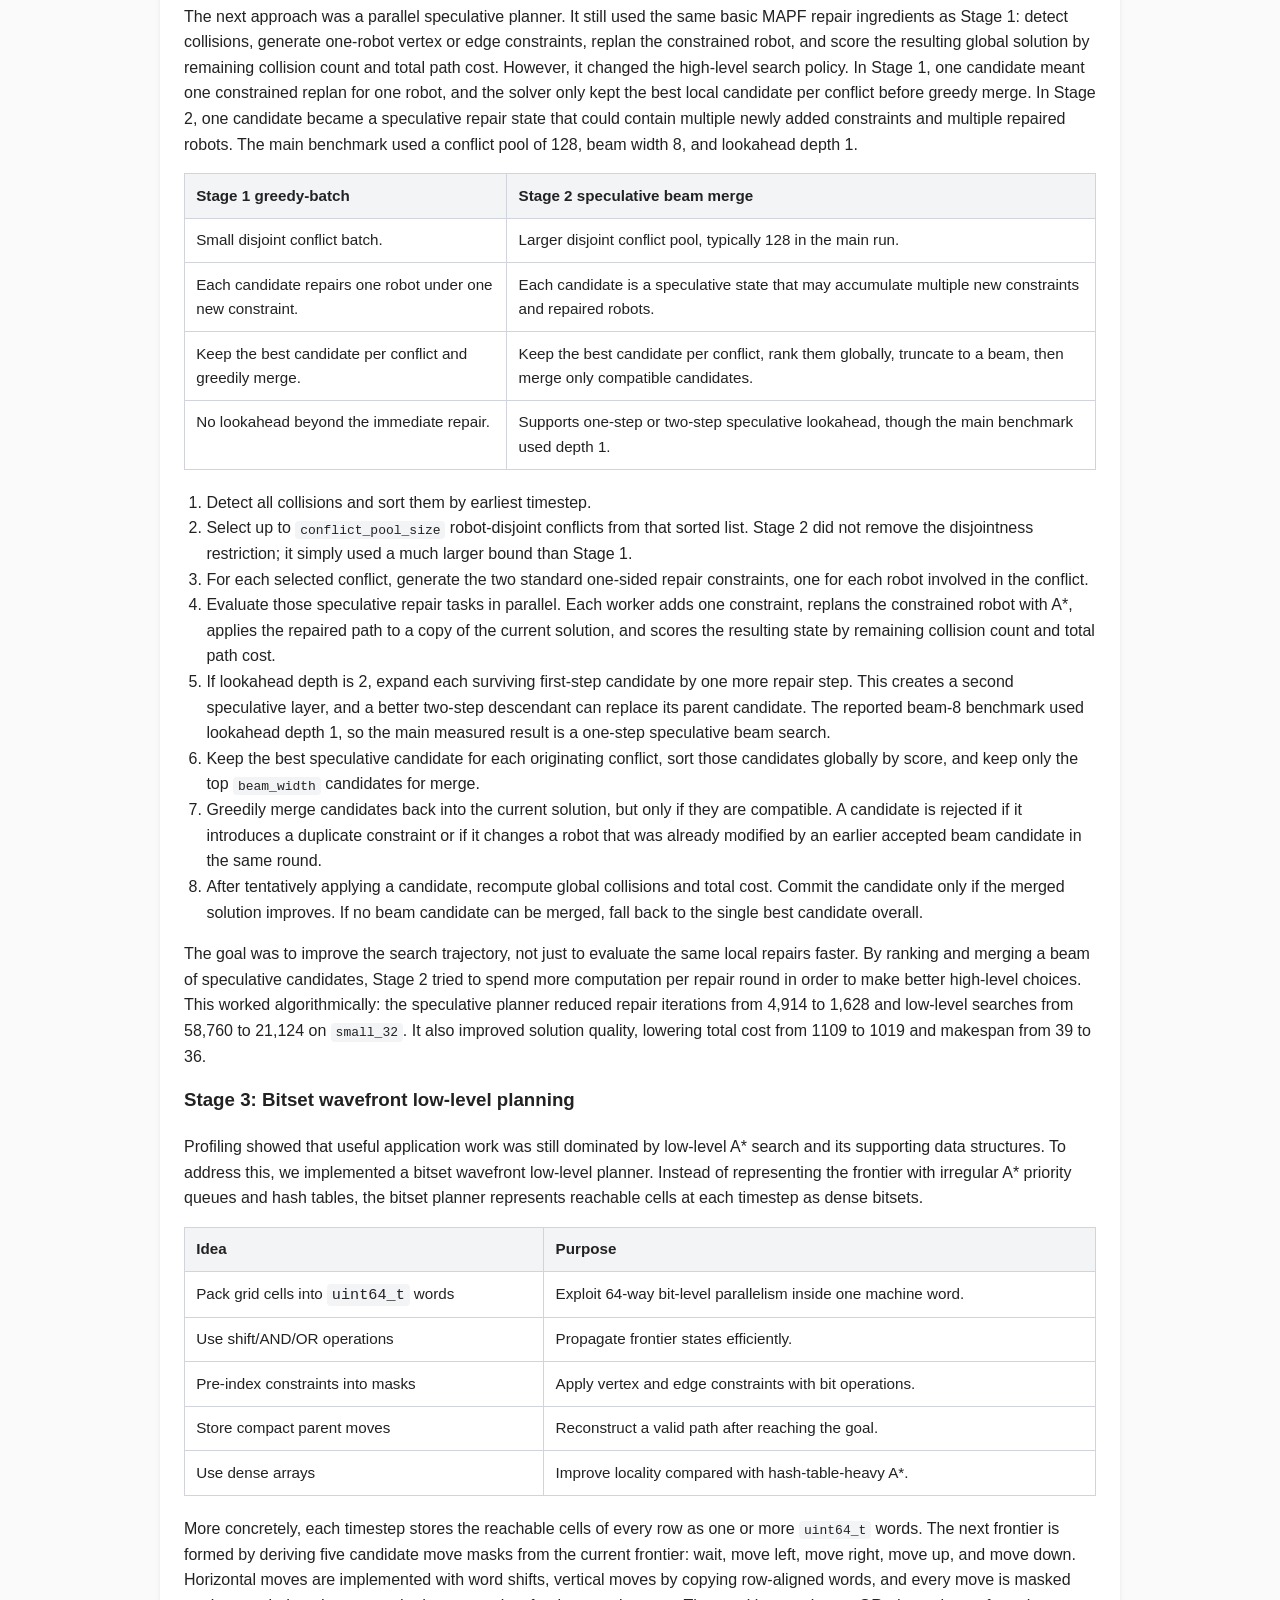
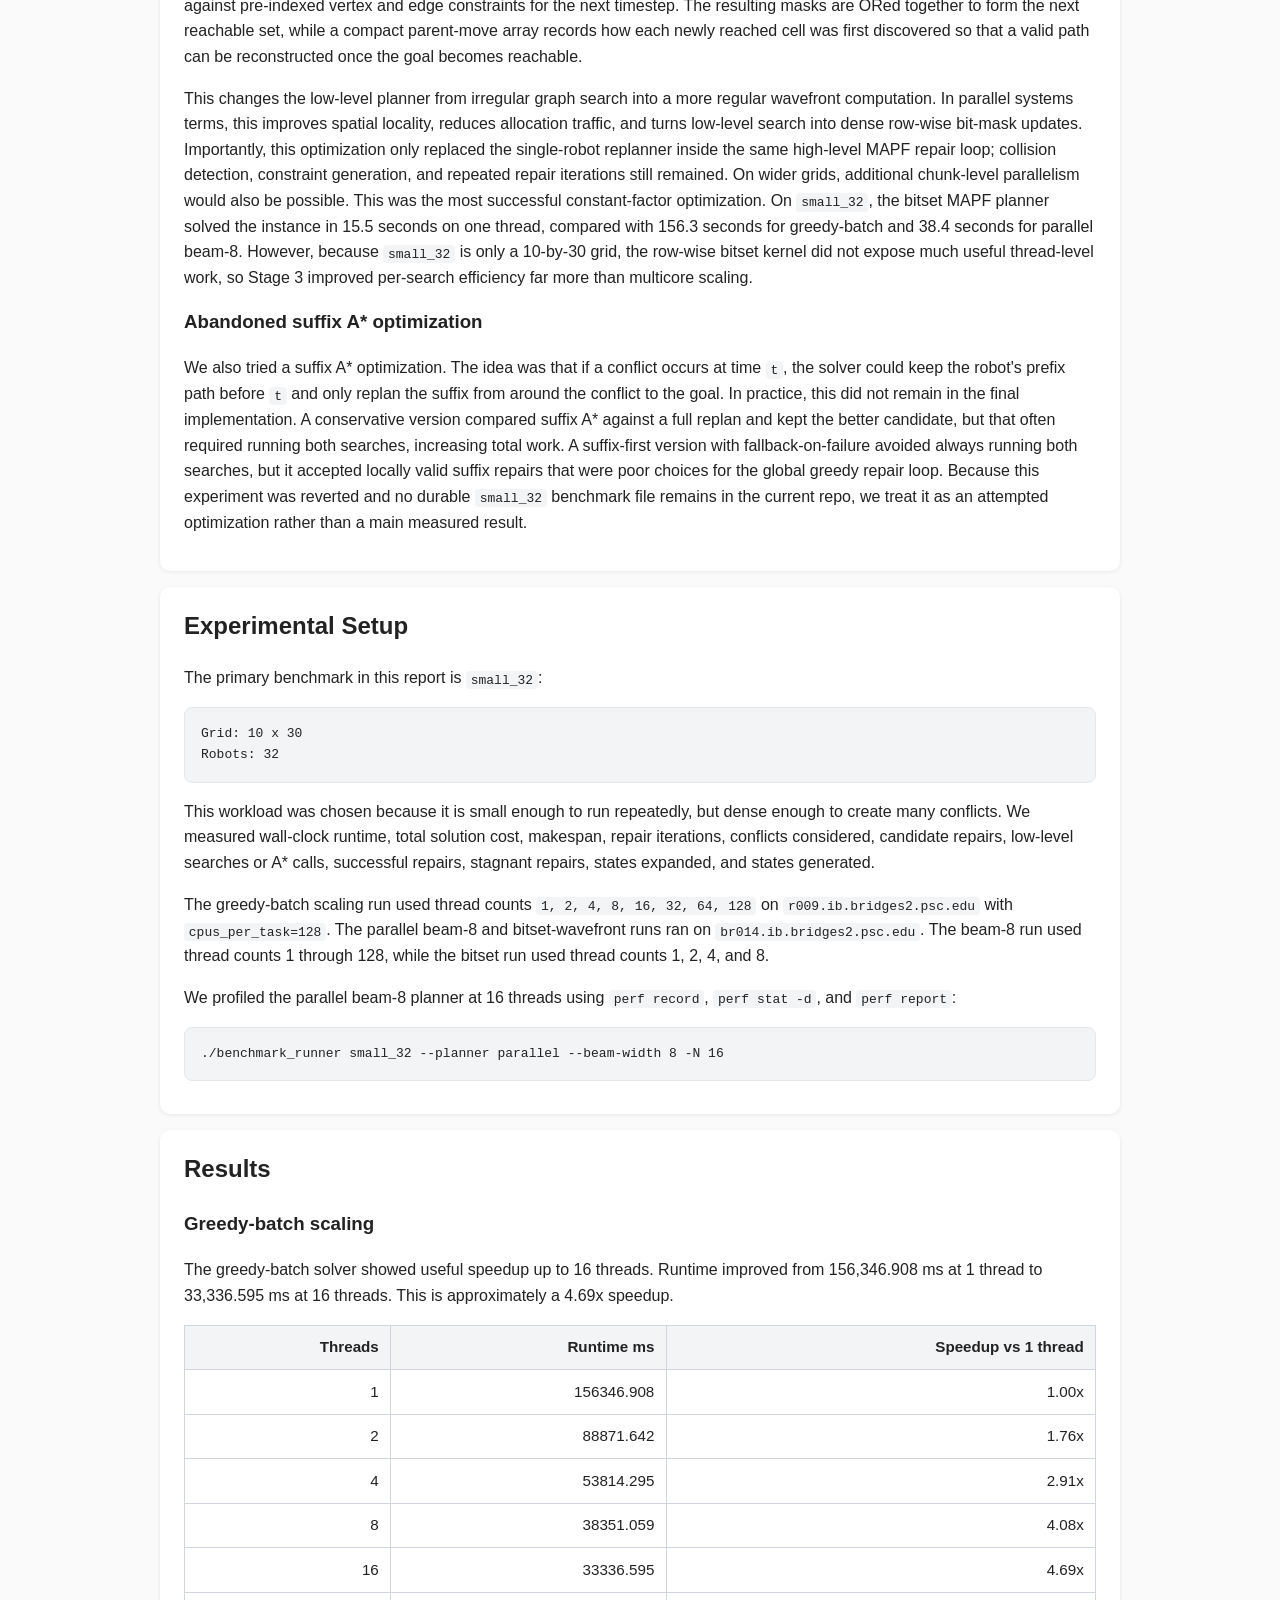
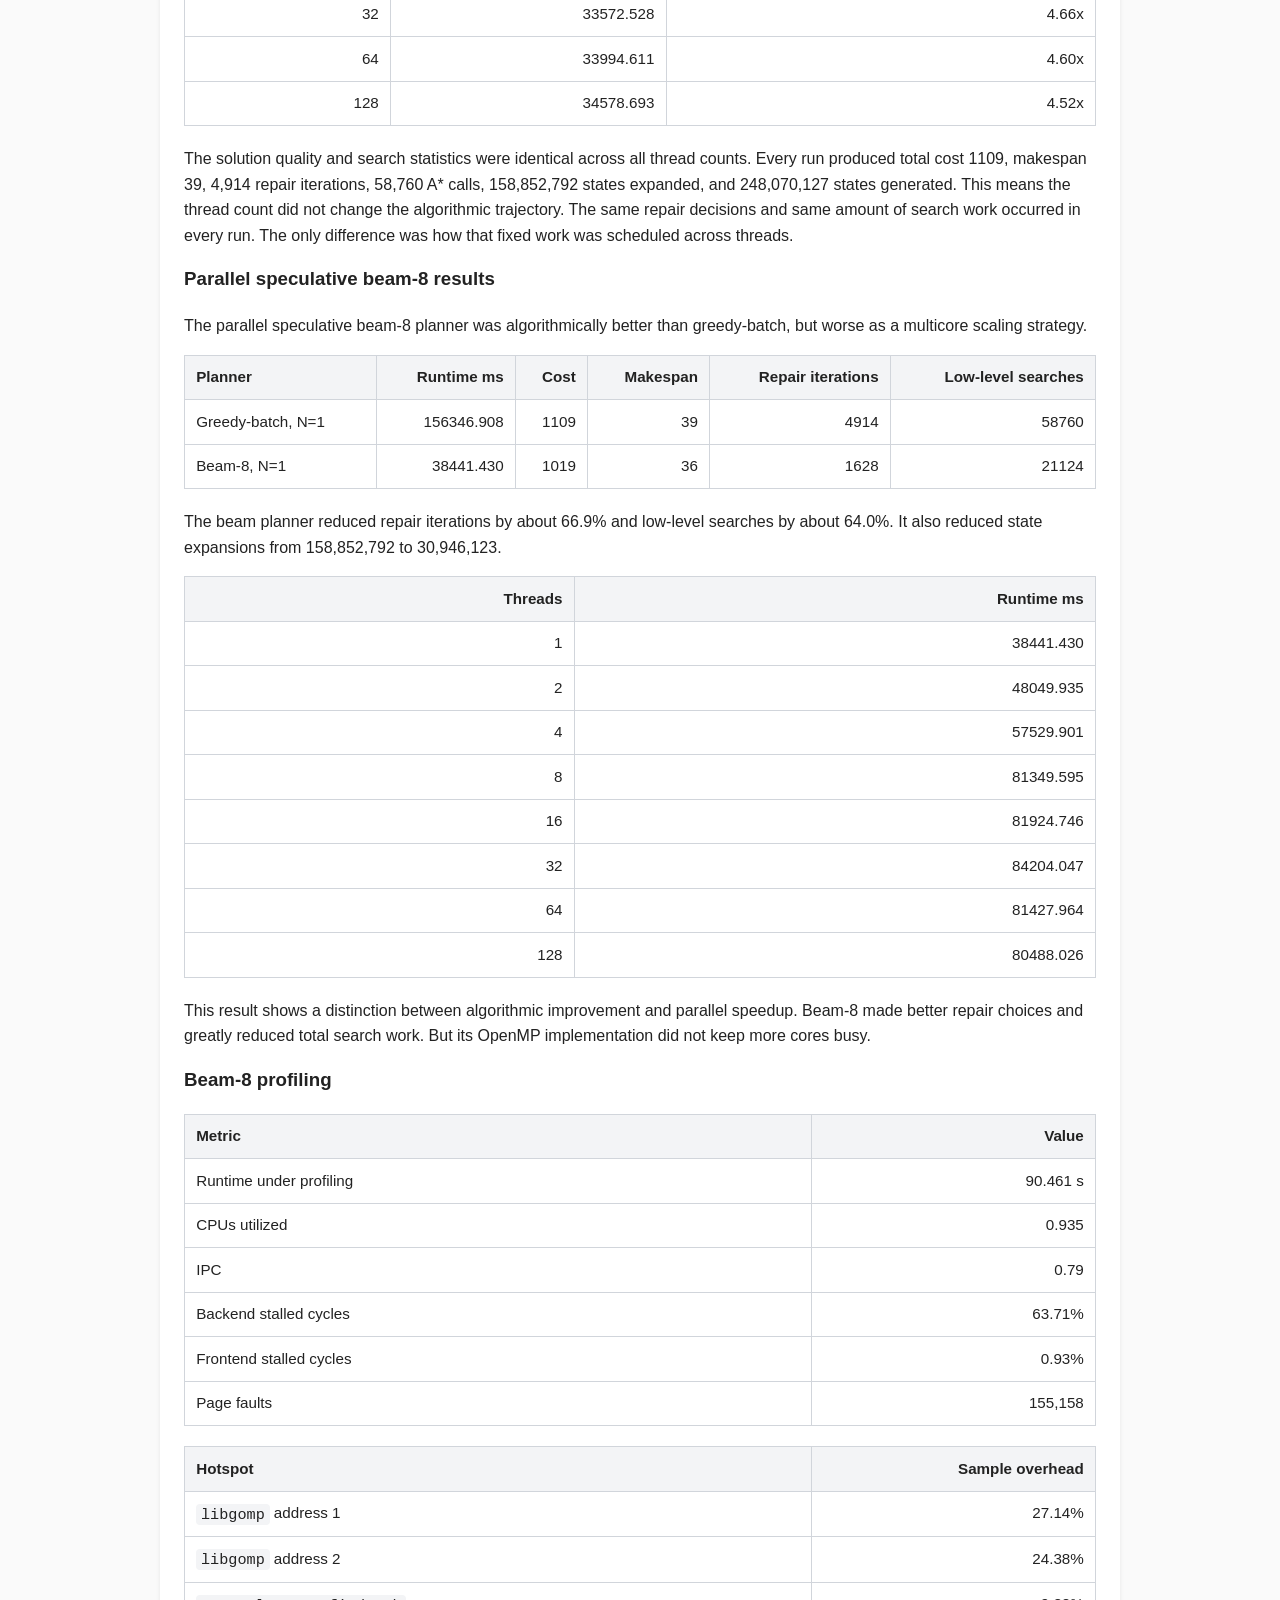
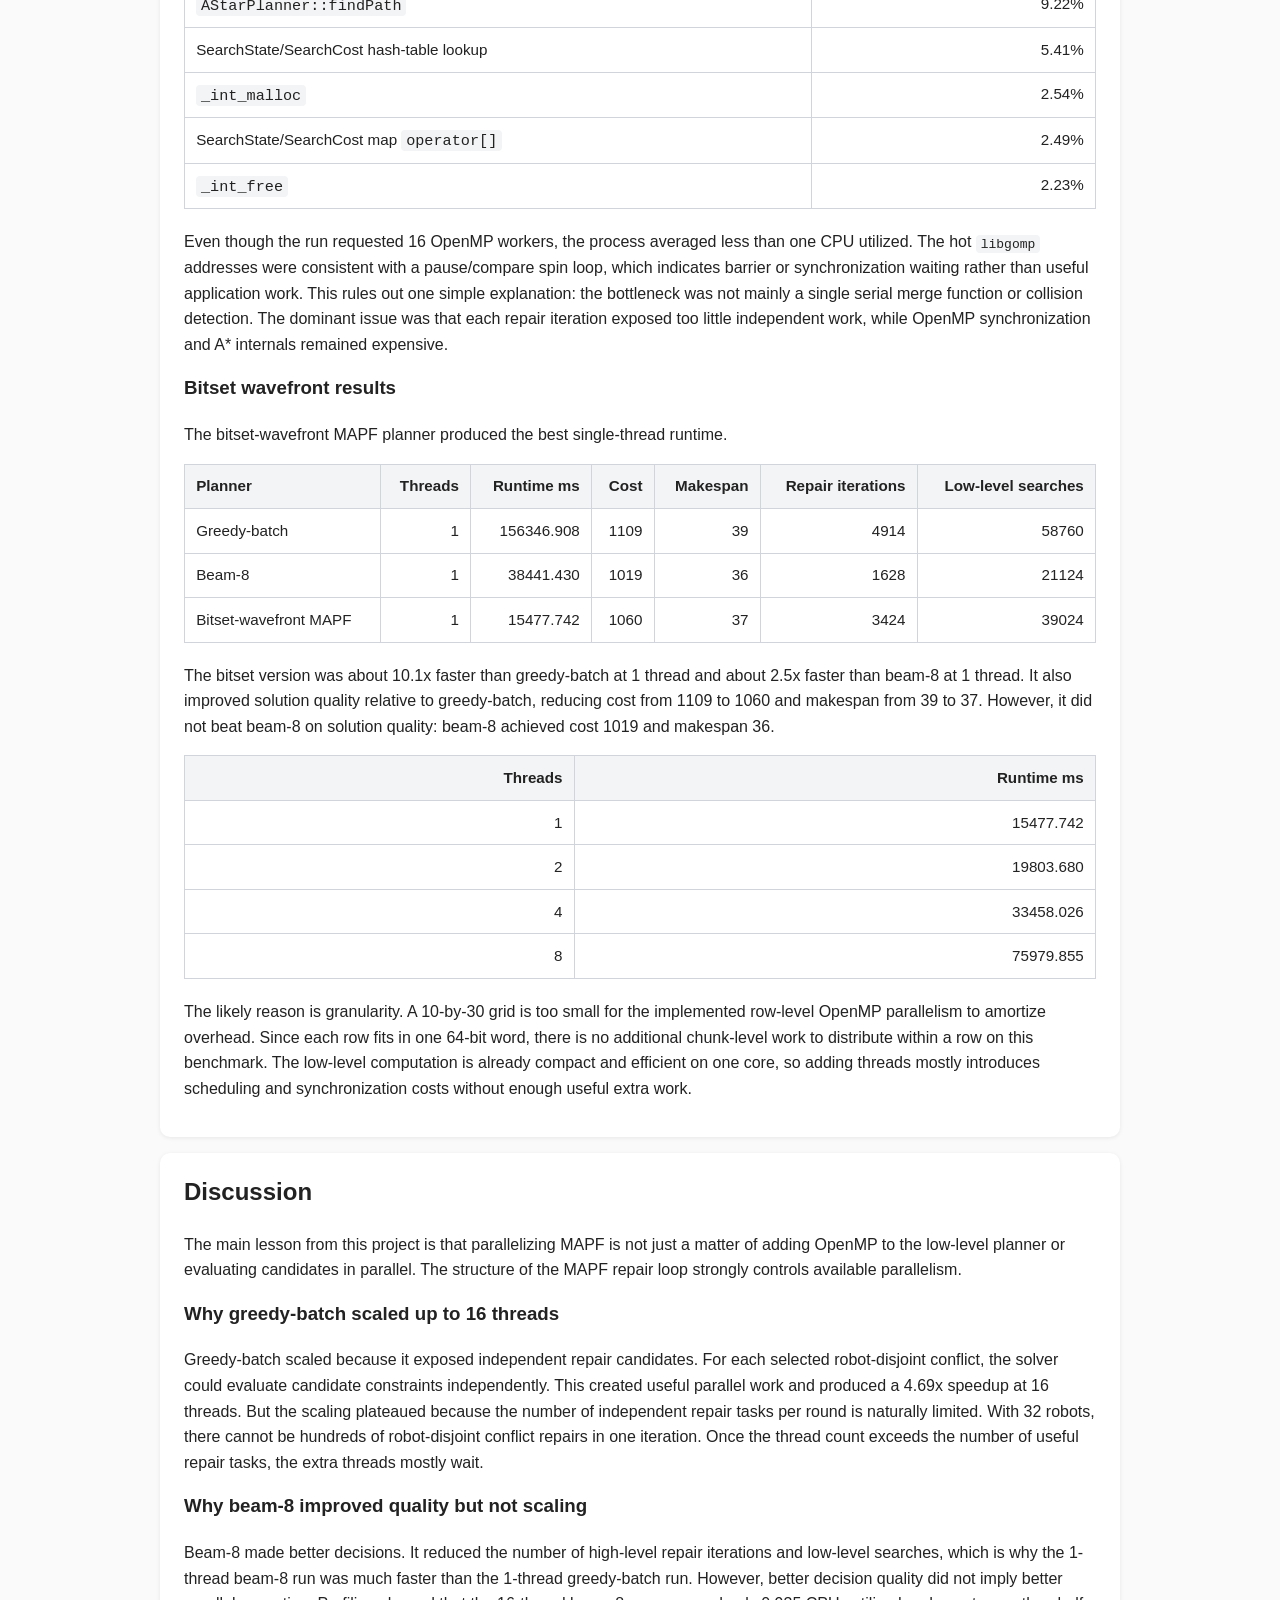
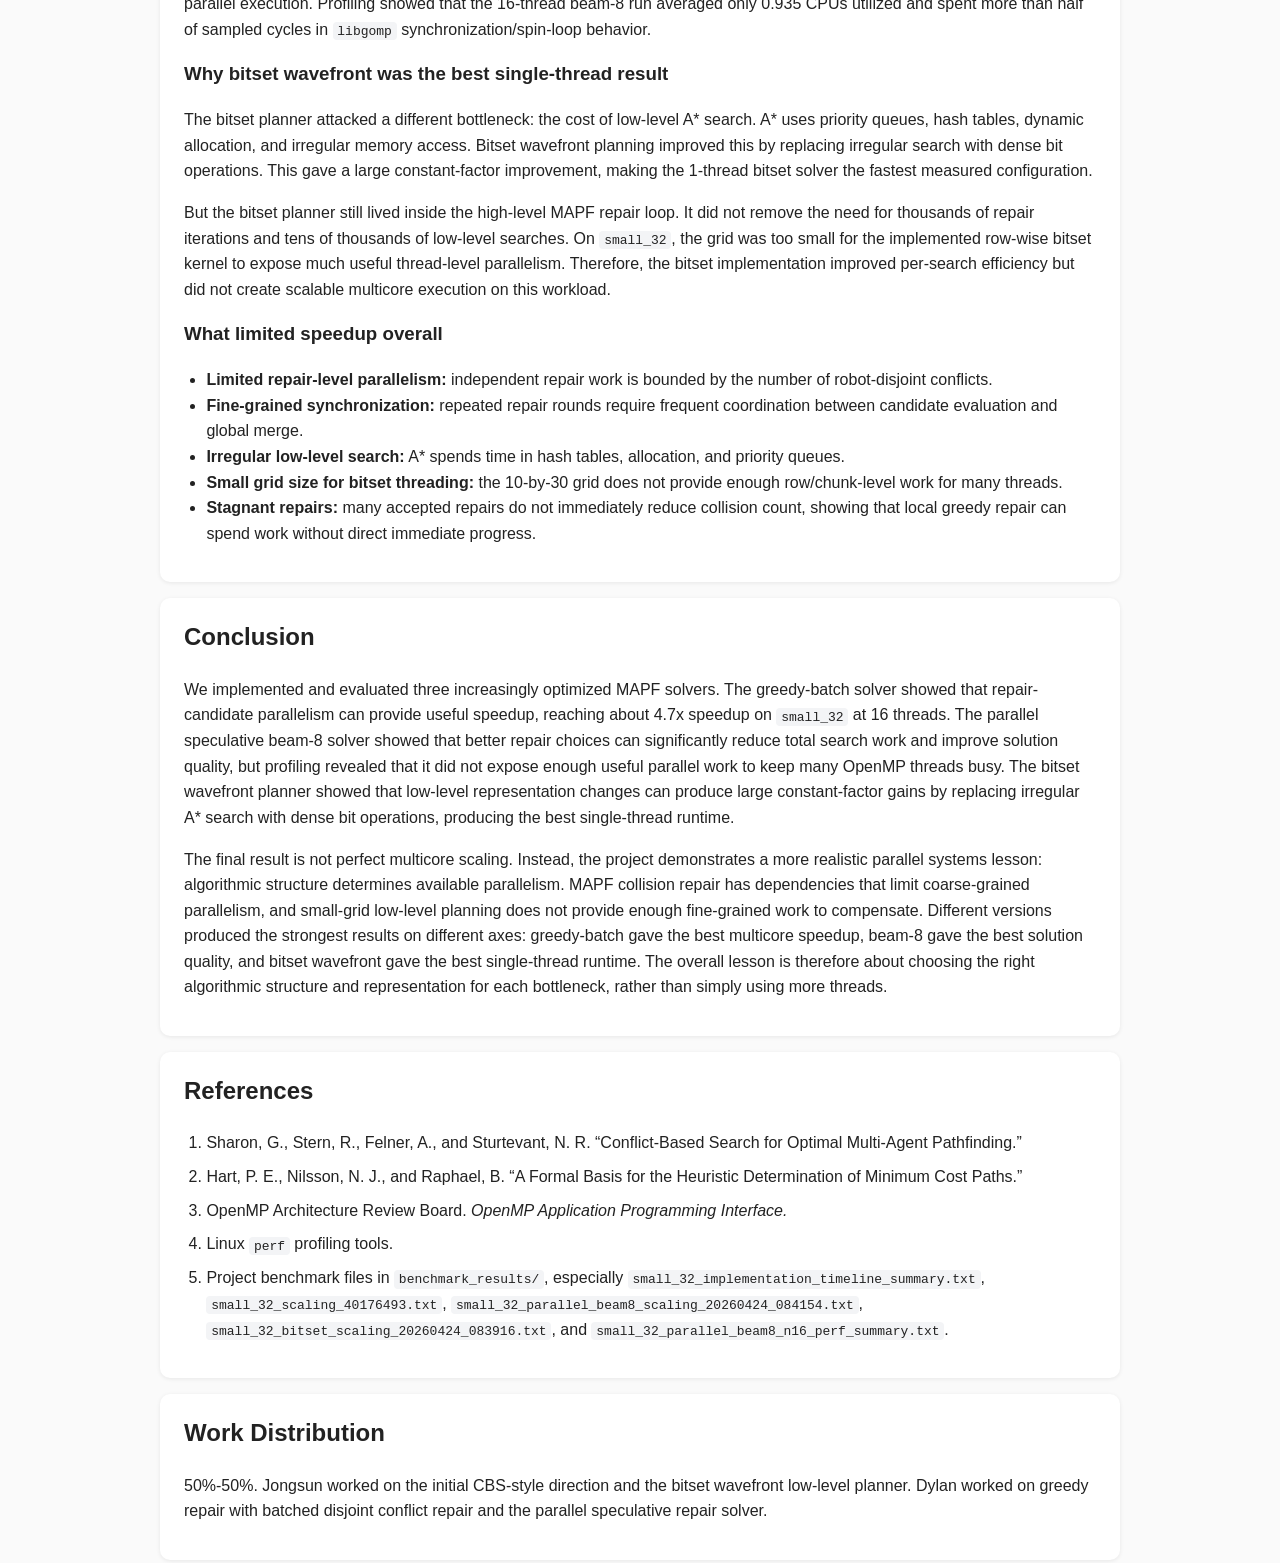
==== commit c64d363a: "Updated Stage 3 description" ====
--- a/final_report.html
+++ b/final_report.html
@@ -323,7 +323,10 @@
         </tbody>
       </table>
       <p>
-        This changes the low-level planner from irregular graph search into a more regular wavefront computation. In parallel systems terms, this improves spatial locality, reduces allocation traffic, and turns low-level search into dense row-wise bit-mask updates. On wider grids, additional chunk-level parallelism would also be possible. This was the most successful constant-factor optimization. On <code>small_32</code>, the bitset MAPF planner solved the instance in 15.5 seconds on one thread, compared with 156.3 seconds for greedy-batch and 38.4 seconds for parallel beam-8.
+        More concretely, each timestep stores the reachable cells of every row as one or more <code>uint64_t</code> words. The next frontier is formed by deriving five candidate move masks from the current frontier: wait, move left, move right, move up, and move down. Horizontal moves are implemented with word shifts, vertical moves by copying row-aligned words, and every move is masked against pre-indexed vertex and edge constraints for the next timestep. The resulting masks are ORed together to form the next reachable set, while a compact parent-move array records how each newly reached cell was first discovered so that a valid path can be reconstructed once the goal becomes reachable.
+      </p>
+      <p>
+        This changes the low-level planner from irregular graph search into a more regular wavefront computation. In parallel systems terms, this improves spatial locality, reduces allocation traffic, and turns low-level search into dense row-wise bit-mask updates. Importantly, this optimization only replaced the single-robot replanner inside the same high-level MAPF repair loop; collision detection, constraint generation, and repeated repair iterations still remained. On wider grids, additional chunk-level parallelism would also be possible. This was the most successful constant-factor optimization. On <code>small_32</code>, the bitset MAPF planner solved the instance in 15.5 seconds on one thread, compared with 156.3 seconds for greedy-batch and 38.4 seconds for parallel beam-8. However, because <code>small_32</code> is only a 10-by-30 grid, the row-wise bitset kernel did not expose much useful thread-level work, so Stage 3 improved per-search efficiency far more than multicore scaling.
       </p>
 
       <h3>Abandoned suffix A* optimization</h3>
